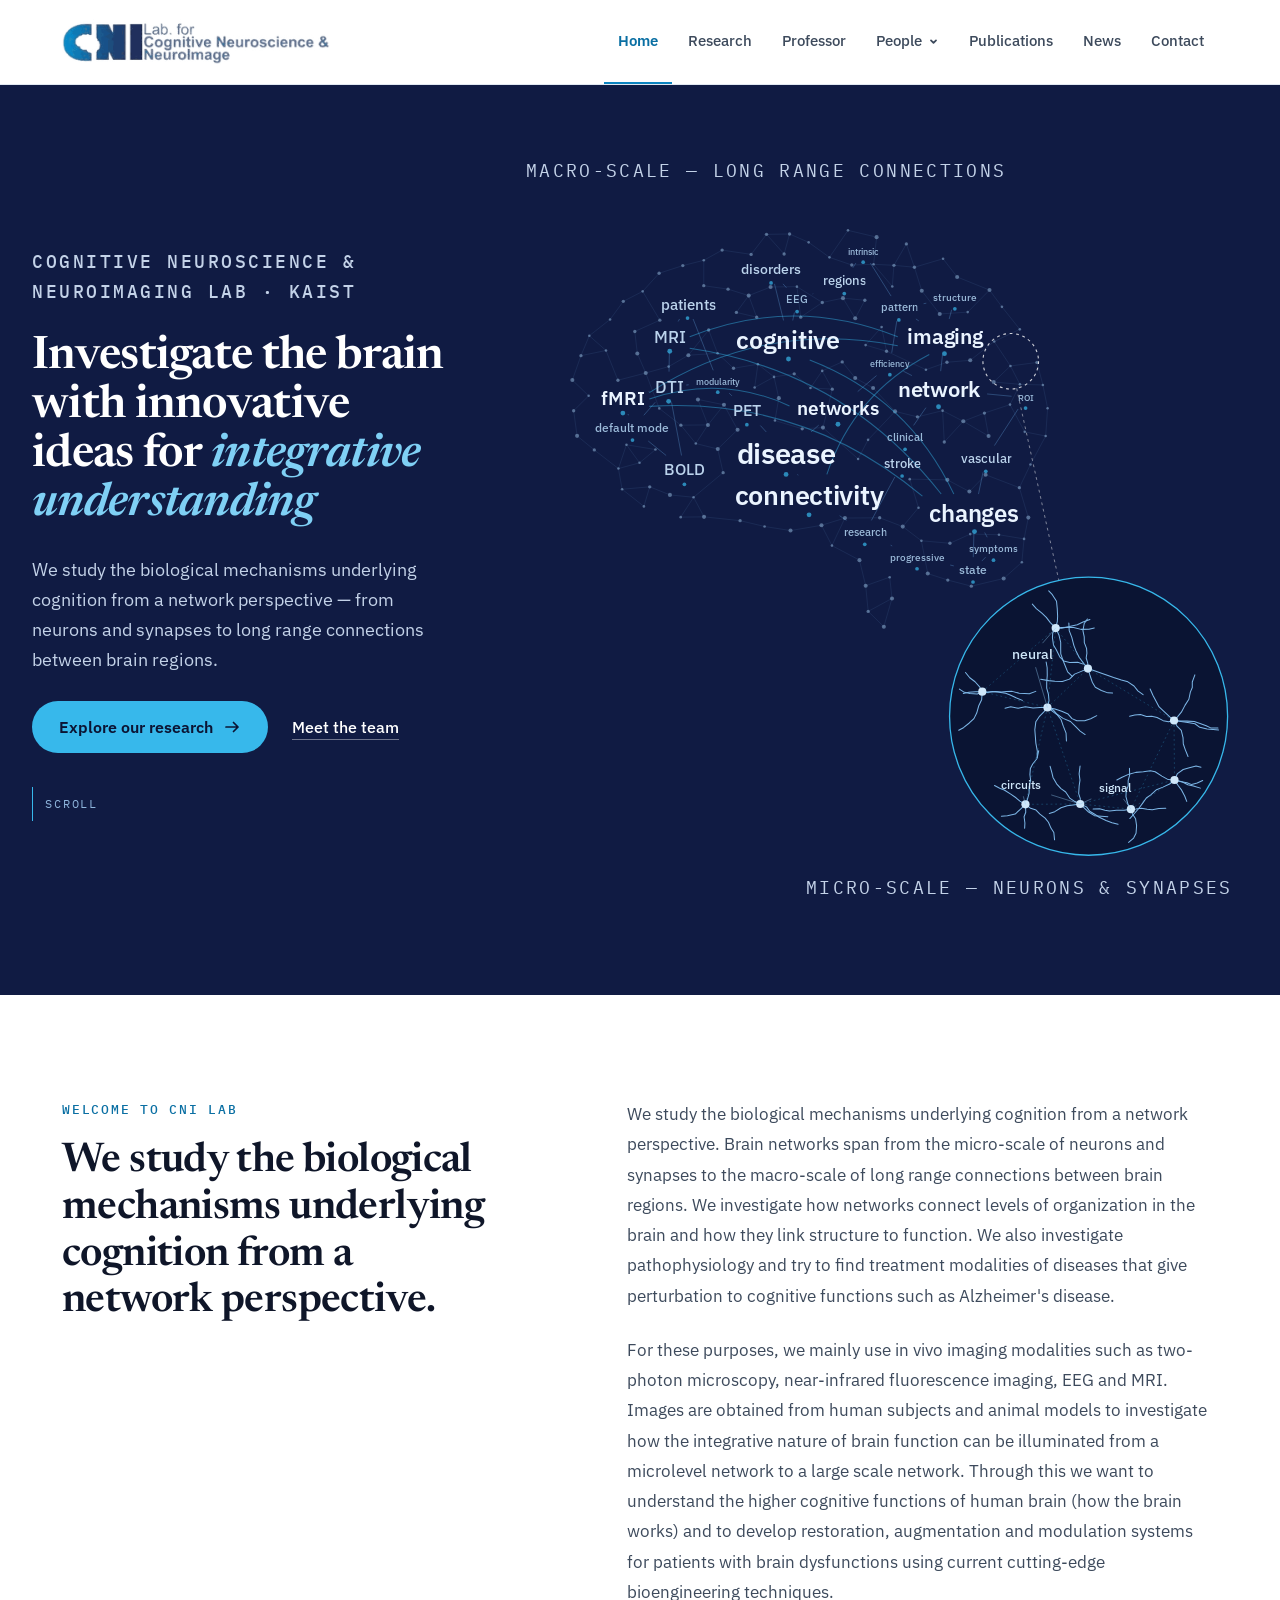
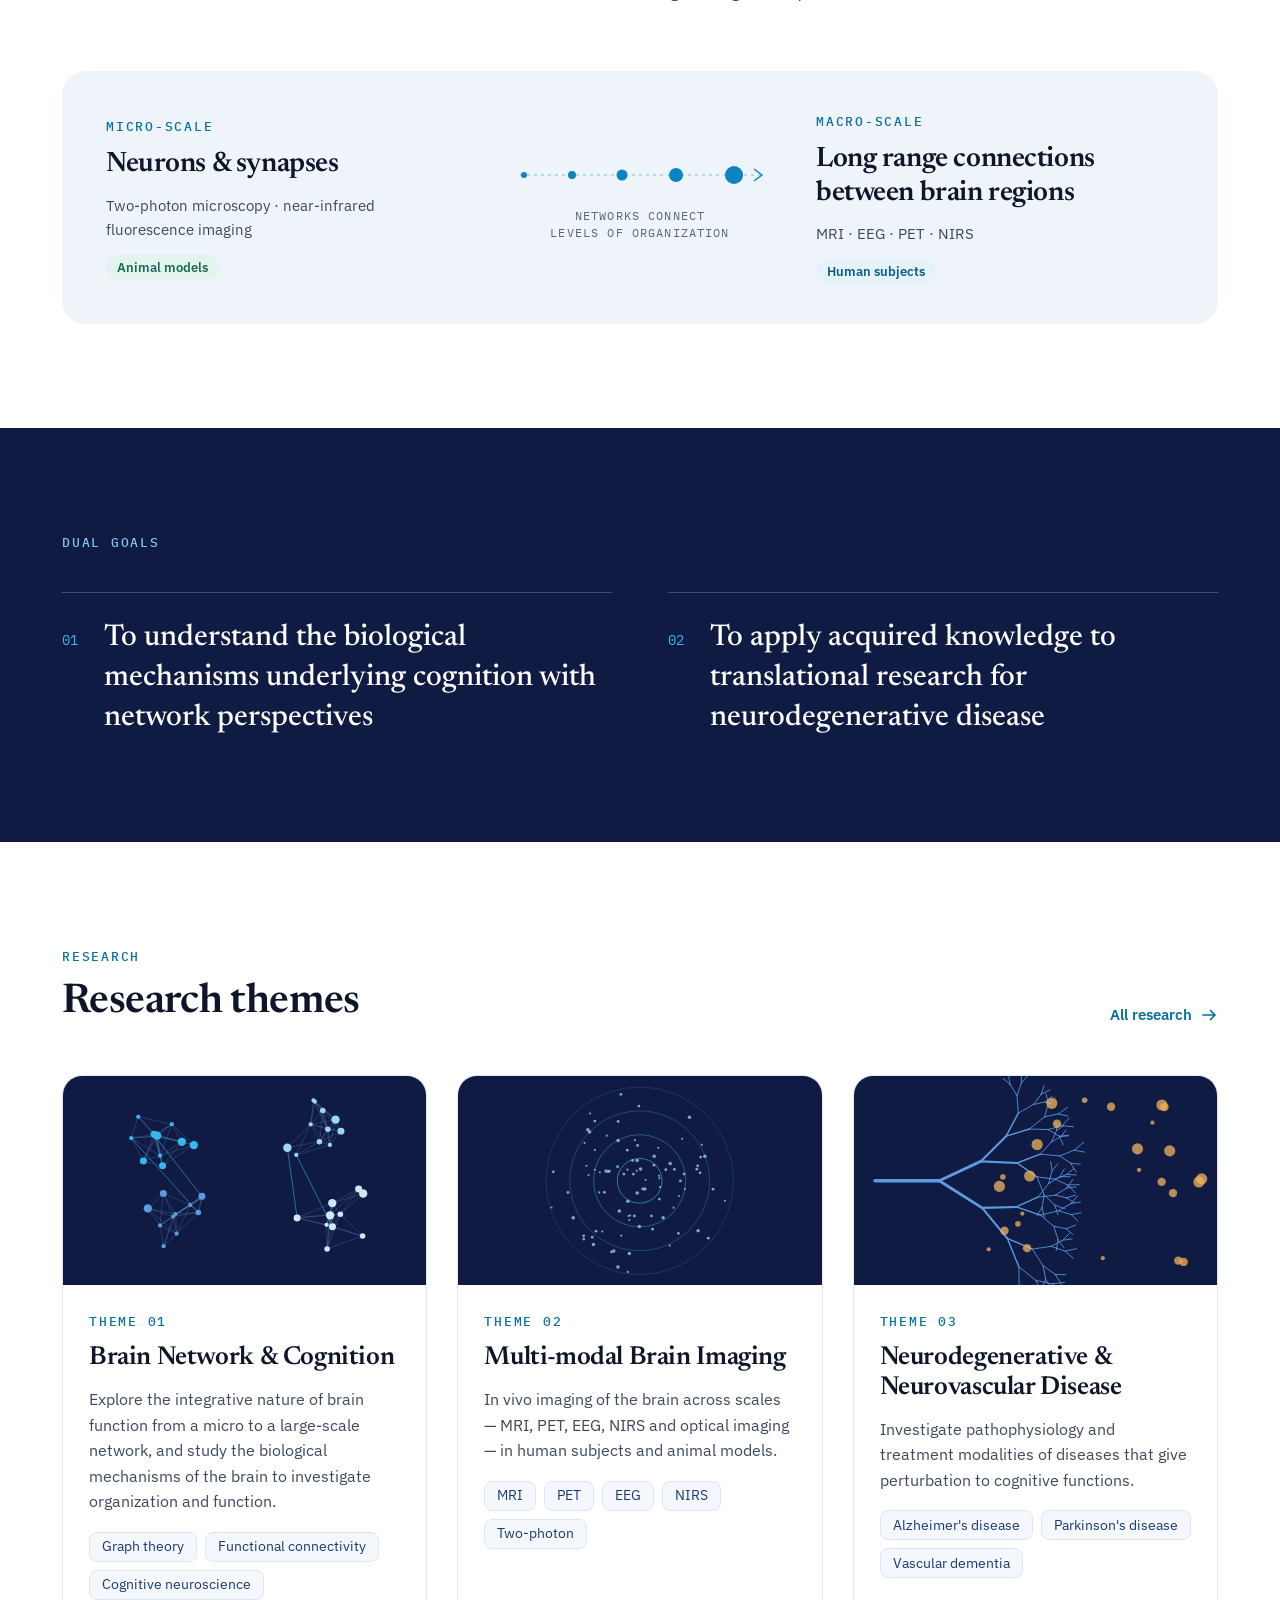
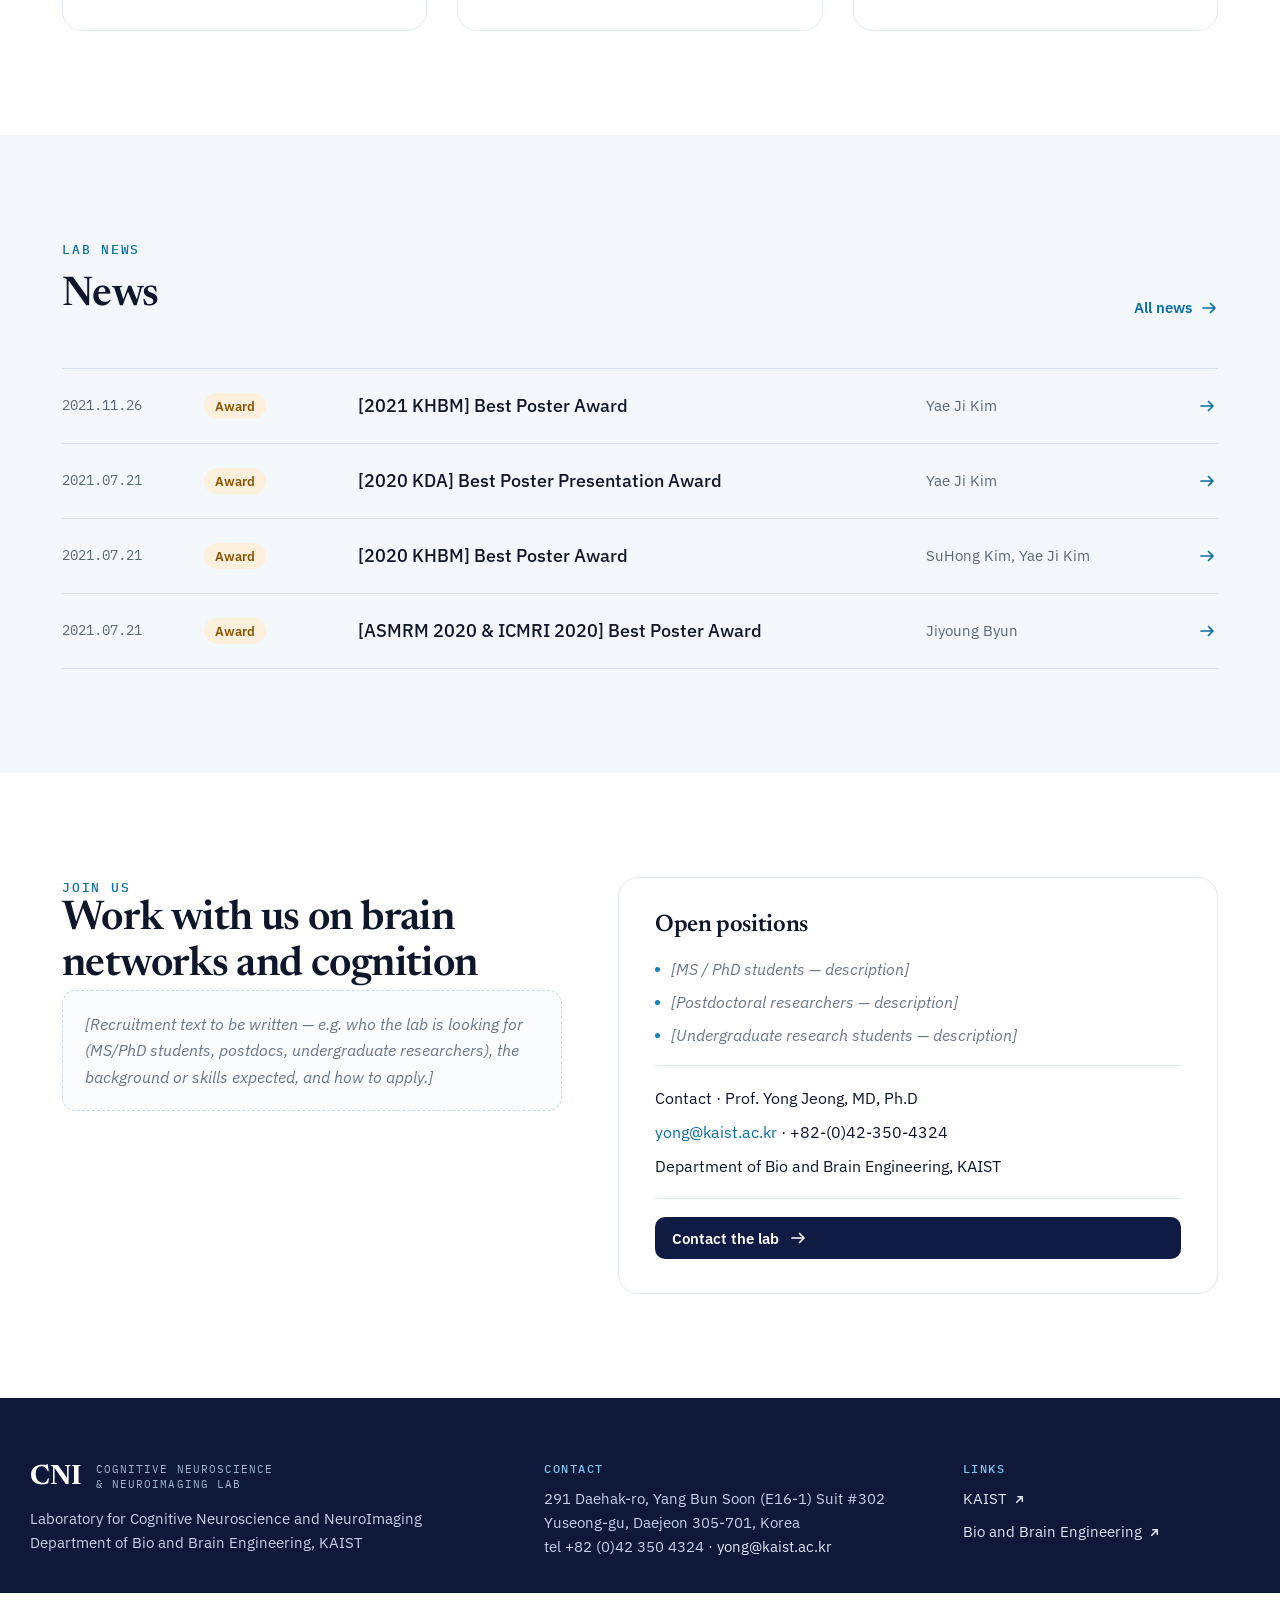
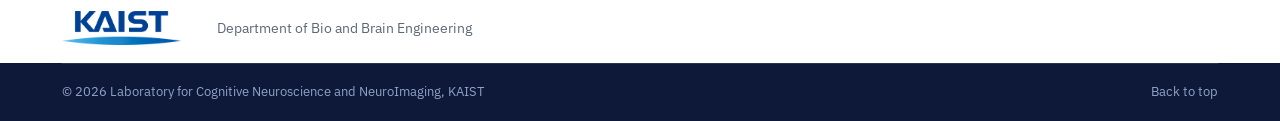
==== index.html @ aea2fa4e "Add files via upload" ====
<!doctype html>
<html lang="en">
<head>
<meta charset="utf-8">
<meta name="viewport" content="width=device-width, initial-scale=1">
<title>CNI Lab — Cognitive Neuroscience &amp; NeuroImaging, KAIST</title>
<meta name="description" content="Laboratory for Cognitive Neuroscience and NeuroImaging, KAIST — brain networks, multi-modal imaging and neurodegenerative disease.">
<link rel="preconnect" href="https://fonts.googleapis.com"><link rel="preconnect" href="https://fonts.gstatic.com" crossorigin><link href="https://fonts.googleapis.com/css2?family=IBM+Plex+Mono:wght@400;500&amp;family=IBM+Plex+Sans:ital,wght@0,400;0,500;0,600;1,400&amp;family=IBM+Plex+Sans+KR:wght@400;500;600&amp;family=Newsreader:ital,opsz,wght@0,6..72,400;0,6..72,500;0,6..72,600;0,6..72,700;1,6..72,400;1,6..72,600&amp;display=swap" rel="stylesheet">
<link rel="icon" href="data:image/svg+xml,%3Csvg xmlns=%27http://www.w3.org/2000/svg%27 viewBox=%270 0 64 64%27%3E%3Crect width=%2764%27 height=%2764%27 rx=%2714%27 fill=%27%23101B43%27/%3E%3Cg stroke=%27%2337B8EB%27 stroke-width=%272.4%27%3E%3Cpath d=%27M18 22 32 34 46 20M18 22 24 44M32 34 24 44M32 34 46 44M46 20 46 44%27 fill=%27none%27/%3E%3C/g%3E%3Cg fill=%27%2337B8EB%27%3E%3Ccircle cx=%2718%27 cy=%2722%27 r=%274.4%27/%3E%3Ccircle cx=%2732%27 cy=%2734%27 r=%275%27/%3E%3Ccircle cx=%2746%27 cy=%2720%27 r=%274%27/%3E%3Ccircle cx=%2724%27 cy=%2744%27 r=%273.4%27/%3E%3Ccircle cx=%2746%27 cy=%2744%27 r=%273.8%27/%3E%3C/g%3E%3C/svg%3E">
<link rel="stylesheet" href="assets/css/style.css">
</head>
<body id="top">
<header class="site-header">
<div class="wrap header-in">
<a class="brand" href="index.html" aria-label="CNI Lab, KAIST — home">
<img src="assets/img/cni-logo.png" alt="CNI Lab — Laboratory for Cognitive Neuroscience and NeuroImaging" width="410" height="70" referrerpolicy="no-referrer" onerror="if(!this.dataset.fallback){this.dataset.fallback='1';this.src='https://ibrain.kaist.ac.kr/wp-content/uploads/2017/08/cropped-Picture1-2.jpg';}else{this.closest('.brand').classList.add('no-logo');this.remove();}">
<span class="brand-fallback" aria-hidden="true"><span class="wm">CNI</span><span class="brand-sub"><span>Cognitive Neuroscience</span><span>&amp; NeuroImaging Lab · KAIST</span></span></span>
</a>
<nav aria-label="Main">
<button class="nav-toggle" type="button" aria-expanded="false" aria-controls="primary-nav"><span class="sr-only">Menu</span>
<svg aria-hidden="true" viewBox="0 0 22 22"><path d="M3 6h16M3 11h16M3 16h16"/></svg></button>
<ul class="nav" id="primary-nav"><li><a href="index.html" aria-current="page">Home</a></li><li><a href="research.html">Research</a></li><li><a href="professor.html">Professor</a></li><li class="has-sub"><a href="members.html">People<svg class="caret" aria-hidden="true" viewBox="0 0 11 11"><path d="m3 4.4 2.5 2.5L8 4.4"/></svg></a><ul class="subnav"><li><a href="members.html">Members</a></li><li><a href="alumni.html">Alumni</a></li></ul></li><li><a href="publications.html">Publications</a></li><li><a href="news.html">News</a></li><li><a href="contact.html">Contact</a></li></ul>
</nav>
</div>
</header>
<main>
<section class="hero">
<div class="wrap hero-in">
<div class="hero-copy">
<p class="eyebrow eyebrow--light">Cognitive Neuroscience &amp; NeuroImaging Lab · KAIST</p>
<h1>Investigate the brain with innovative ideas for <em>integrative understanding</em></h1>
<p>We study the biological mechanisms underlying cognition from a network perspective — from neurons and synapses to long range connections between brain regions.</p>
<div class="hero-cta">
<a class="btn btn--primary" href="research.html">Explore our research<svg aria-hidden="true" viewBox="0 0 18 18"><path d="M3 9h12M10.5 4.5 15 9l-4.5 4.5"/></svg></a>
<a class="link-quiet" href="members.html">Meet the team</a>
</div>
<div class="scroll-cue"><span></span>Scroll</div>
</div>
<div class="hero-art">
<div class="kwnet">
<svg viewBox="0 0 820 790" width="820" height="790" preserveAspectRatio="xMidYMid meet" aria-hidden="true">
<g class="mesh-e">
<line x1="361.4" y1="300.6" x2="339.0" y2="301.9"></line>
<line x1="196.3" y1="373.2" x2="221.8" y2="375.8"></line>
<line x1="424.7" y1="192.1" x2="430.0" y2="218.2"></line>
<line x1="300.5" y1="92.1" x2="283.9" y2="113.7"></line>
<line x1="433.4" y1="462.0" x2="407.5" y2="471.2"></line>
<line x1="368.4" y1="116.9" x2="388.4" y2="87.8"></line>
<line x1="495.6" y1="357.0" x2="455.0" y2="356.2"></line>
<line x1="207.9" y1="397.2" x2="221.8" y2="375.8"></line>
<line x1="224.2" y1="317.8" x2="237.3" y2="297.7"></line>
<line x1="100.3" y1="223.0" x2="109.3" y2="201.5"></line>
<line x1="308.6" y1="245.9" x2="287.7" y2="257.4"></line>
<line x1="247.9" y1="323.7" x2="253.7" y2="349.2"></line>
<line x1="326.4" y1="411.7" x2="359.8" y2="406.0"></line>
<line x1="185.4" y1="184.7" x2="158.4" y2="196.9"></line>
<line x1="517.6" y1="176.0" x2="541.1" y2="152.2"></line>
<line x1="519.4" y1="369.6" x2="536.9" y2="351.5"></line>
<line x1="415.5" y1="257.8" x2="439.2" y2="283.1"></line>
<line x1="144.7" y1="367.1" x2="174.5" y2="364.5"></line>
<line x1="347.9" y1="257.8" x2="371.5" y2="259.1"></line>
<line x1="407.5" y1="471.2" x2="400.8" y2="443.6"></line>
<line x1="300.5" y1="92.1" x2="319.5" y2="113.3"></line>
<line x1="337.4" y1="181.4" x2="333.3" y2="148.5"></line>
<line x1="347.9" y1="257.8" x2="360.6" y2="239.4"></line>
<line x1="184.8" y1="279.9" x2="170.2" y2="241.7"></line>
<line x1="309.6" y1="293.0" x2="339.0" y2="301.9"></line>
<line x1="592.3" y1="230.3" x2="598.7" y2="254.6"></line>
<line x1="467.6" y1="422.7" x2="447.5" y2="407.4"></line>
<line x1="221.8" y1="375.8" x2="253.7" y2="349.2"></line>
<line x1="308.6" y1="245.9" x2="313.8" y2="268.8"></line>
<line x1="496.1" y1="465.1" x2="474.5" y2="458.1"></line>
<line x1="247.7" y1="220.4" x2="216.2" y2="222.5"></line>
<line x1="233.1" y1="396.9" x2="272.0" y2="401.0"></line>
<line x1="252.6" y1="109.1" x2="232.8" y2="120.1"></line>
<line x1="415.5" y1="257.8" x2="396.2" y2="247.0"></line>
<line x1="144.7" y1="367.1" x2="168.2" y2="385.6"></line>
<line x1="368.4" y1="116.9" x2="346.0" y2="100.7"></line>
<line x1="427.1" y1="515.4" x2="410.2" y2="498.9"></line>
<line x1="598.7" y1="254.6" x2="573.9" y2="253.9"></line>
<line x1="269.3" y1="302.9" x2="254.6" y2="276.0"></line>
<line x1="208.1" y1="298.0" x2="184.8" y2="279.9"></line>
<line x1="252.6" y1="109.1" x2="283.9" y2="113.7"></line>
<line x1="337.4" y1="181.4" x2="360.7" y2="165.6"></line>
<line x1="433.4" y1="462.0" x2="435.9" y2="484.9"></line>
<line x1="546.2" y1="207.7" x2="573.8" y2="194.6"></line>
<line x1="144.7" y1="367.1" x2="140.7" y2="344.8"></line>
<line x1="601.7" y1="309.7" x2="603.8" y2="279.7"></line>
<line x1="208.1" y1="298.0" x2="237.3" y2="297.7"></line>
<line x1="166.9" y1="153.6" x2="184.6" y2="134.1"></line>
<line x1="300.5" y1="92.1" x2="325.4" y2="91.7"></line>
<line x1="578.4" y1="420.7" x2="551.3" y2="416.2"></line>
<line x1="521.5" y1="471.7" x2="496.1" y2="465.1"></line>
<line x1="585.3" y1="340.4" x2="573.3" y2="365.4"></line>
<line x1="210.2" y1="125.8" x2="232.8" y2="120.1"></line>
<line x1="521.5" y1="471.7" x2="556.4" y2="463.4"></line>
<line x1="308.6" y1="245.9" x2="291.2" y2="232.2"></line>
<line x1="232.8" y1="147.5" x2="232.8" y2="120.1"></line>
<line x1="512.8" y1="293.8" x2="540.1" y2="309.7"></line>
<line x1="382.2" y1="229.7" x2="396.2" y2="247.0"></line>
<line x1="168.2" y1="385.6" x2="174.5" y2="364.5"></line>
<line x1="304.9" y1="148.9" x2="333.3" y2="148.5"></line>
<line x1="91.0" y1="249.3" x2="100.3" y2="223.0"></line>
<line x1="371.5" y1="259.1" x2="360.6" y2="239.4"></line>
<line x1="460.1" y1="127.6" x2="438.0" y2="125.5"></line>
<line x1="563.7" y1="234.1" x2="592.3" y2="230.3"></line>
<line x1="399.3" y1="334.4" x2="361.4" y2="300.6"></line>
<line x1="556.4" y1="463.4" x2="576.0" y2="445.9"></line>
<line x1="464.5" y1="387.0" x2="447.5" y2="407.4"></line>
<line x1="247.7" y1="220.4" x2="238.1" y2="195.3"></line>
<line x1="291.2" y1="232.2" x2="264.9" y2="236.6"></line>
<line x1="512.8" y1="293.8" x2="535.6" y2="284.9"></line>
<line x1="467.6" y1="422.7" x2="498.4" y2="425.4"></line>
<line x1="463.3" y1="289.0" x2="490.5" y2="282.3"></line>
<line x1="410.1" y1="313.8" x2="399.3" y2="334.4"></line>
<line x1="194.9" y1="234.8" x2="216.2" y2="222.5"></line>
<line x1="495.2" y1="230.1" x2="472.5" y2="238.1"></line>
<line x1="347.9" y1="257.8" x2="330.4" y2="242.6"></line>
<line x1="166.9" y1="153.6" x2="146.0" y2="164.4"></line>
<line x1="360.7" y1="165.6" x2="333.3" y2="148.5"></line>
<line x1="237.3" y1="297.7" x2="254.6" y2="276.0"></line>
<line x1="396.2" y1="182.7" x2="383.0" y2="160.9"></line>
<line x1="149.4" y1="319.1" x2="163.5" y2="338.6"></line>
<line x1="460.1" y1="127.6" x2="451.4" y2="102.4"></line>
<line x1="472.5" y1="238.1" x2="430.0" y2="218.2"></line>
<line x1="96.1" y1="309.5" x2="92.4" y2="282.4"></line>
<line x1="247.7" y1="220.4" x2="264.9" y2="236.6"></line>
<line x1="546.2" y1="207.7" x2="520.3" y2="228.0"></line>
<line x1="563.7" y1="234.1" x2="573.9" y2="253.9"></line>
<line x1="512.8" y1="293.8" x2="490.5" y2="282.3"></line>
<line x1="114.7" y1="324.7" x2="140.7" y2="344.8"></line>
<line x1="233.1" y1="396.9" x2="221.8" y2="375.8"></line>
<line x1="492.3" y1="316.1" x2="512.8" y2="293.8"></line>
<line x1="319.5" y1="113.3" x2="325.4" y2="91.7"></line>
<line x1="108.6" y1="266.3" x2="92.4" y2="282.4"></line>
<line x1="91.0" y1="249.3" x2="108.6" y2="266.3"></line>
<line x1="131.7" y1="183.9" x2="109.3" y2="201.5"></line>
<line x1="272.0" y1="401.0" x2="298.4" y2="407.3"></line>
<line x1="304.9" y1="148.9" x2="281.3" y2="158.2"></line>
<line x1="487.4" y1="178.0" x2="517.6" y2="176.0"></line>
<line x1="416.0" y1="124.4" x2="419.3" y2="95.1"></line>
<line x1="383.0" y1="160.9" x2="406.6" y2="163.2"></line>
<line x1="371.1" y1="427.9" x2="385.1" y2="398.2"></line>
<line x1="427.1" y1="515.4" x2="435.9" y2="484.9"></line>
<line x1="436.2" y1="148.3" x2="416.0" y2="124.4"></line>
<line x1="127.3" y1="217.4" x2="100.3" y2="223.0"></line>
<line x1="96.1" y1="309.5" x2="114.7" y2="324.7"></line>
<line x1="495.6" y1="357.0" x2="519.4" y2="369.6"></line>
<line x1="281.3" y1="158.2" x2="289.9" y2="181.5"></line>
<line x1="233.1" y1="396.9" x2="207.9" y2="397.2"></line>
<line x1="346.0" y1="100.7" x2="325.4" y2="91.7"></line>
<line x1="419.3" y1="95.1" x2="388.4" y2="87.8"></line>
<line x1="491.0" y1="118.4" x2="460.1" y2="127.6"></line>
<line x1="371.5" y1="259.1" x2="361.4" y2="300.6"></line>
<line x1="140.2" y1="249.5" x2="170.2" y2="241.7"></line>
<line x1="149.4" y1="319.1" x2="140.7" y2="344.8"></line>
<line x1="598.7" y1="254.6" x2="603.8" y2="279.7"></line>
<line x1="247.9" y1="323.7" x2="224.2" y2="317.8"></line>
<line x1="161.1" y1="220.6" x2="170.2" y2="241.7"></line>
<line x1="578.4" y1="420.7" x2="576.0" y2="445.9"></line>
<line x1="226.5" y1="270.2" x2="254.6" y2="276.0"></line>
<line x1="407.5" y1="471.2" x2="410.2" y2="498.9"></line>
<line x1="601.7" y1="309.7" x2="579.1" y2="305.2"></line>
<line x1="308.6" y1="245.9" x2="330.4" y2="242.6"></line>
<line x1="554.5" y1="170.3" x2="541.1" y2="152.2"></line>
<line x1="194.9" y1="234.8" x2="170.2" y2="241.7"></line>
<line x1="180.7" y1="324.3" x2="163.5" y2="338.6"></line>
<line x1="583.0" y1="397.7" x2="573.3" y2="365.4"></line>
<line x1="281.3" y1="158.2" x2="259.0" y2="151.2"></line>
<line x1="460.1" y1="127.6" x2="468.0" y2="153.0"></line>
<line x1="540.1" y1="309.7" x2="535.6" y2="284.9"></line>
<line x1="383.0" y1="160.9" x2="360.7" y2="165.6"></line>
<line x1="491.0" y1="118.4" x2="506.2" y2="138.1"></line>
<line x1="464.5" y1="387.0" x2="455.0" y2="356.2"></line>
<line x1="422.6" y1="397.9" x2="385.1" y2="398.2"></line>
<line x1="447.5" y1="407.4" x2="422.6" y2="397.9"></line>
<line x1="424.7" y1="192.1" x2="407.4" y2="211.6"></line>
<line x1="573.3" y1="365.4" x2="536.9" y2="351.5"></line>
<line x1="166.9" y1="153.6" x2="185.4" y2="184.7"></line>
<line x1="498.4" y1="425.4" x2="520.3" y2="415.5"></line>
<line x1="291.2" y1="232.2" x2="287.7" y2="257.4"></line>
<line x1="196.3" y1="373.2" x2="174.5" y2="364.5"></line>
<line x1="210.2" y1="125.8" x2="184.6" y2="134.1"></line>
<line x1="382.2" y1="229.7" x2="360.6" y2="239.4"></line>
<line x1="554.5" y1="170.3" x2="573.8" y2="194.6"></line>
<line x1="467.6" y1="422.7" x2="474.5" y2="458.1"></line>
<line x1="545.6" y1="251.4" x2="573.9" y2="253.9"></line>
<line x1="520.3" y1="415.5" x2="551.3" y2="416.2"></line>
<line x1="326.4" y1="411.7" x2="298.4" y2="407.3"></line>
<line x1="563.2" y1="275.8" x2="579.1" y2="305.2"></line>
<line x1="371.1" y1="427.9" x2="359.8" y2="406.0"></line>
<line x1="161.1" y1="220.6" x2="158.4" y2="196.9"></line>
<line x1="127.3" y1="217.4" x2="140.2" y2="249.5"></line>
<line x1="163.5" y1="338.6" x2="140.7" y2="344.8"></line>
<line x1="487.4" y1="178.0" x2="468.0" y2="153.0"></line>
<line x1="416.0" y1="124.4" x2="392.5" y2="125.2"></line>
<line x1="563.2" y1="275.8" x2="535.6" y2="284.9"></line>
<line x1="410.1" y1="313.8" x2="439.2" y2="283.1"></line>
<line x1="520.3" y1="228.0" x2="495.2" y2="230.1"></line>
<line x1="268.0" y1="176.3" x2="289.9" y2="181.5"></line>
<line x1="127.3" y1="217.4" x2="109.3" y2="201.5"></line>
<line x1="546.2" y1="207.7" x2="563.7" y2="234.1"></line>
<line x1="435.9" y1="484.9" x2="410.2" y2="498.9"></line>
<line x1="309.6" y1="293.0" x2="313.8" y2="268.8"></line>
<line x1="407.4" y1="211.6" x2="430.0" y2="218.2"></line>
<line x1="247.9" y1="323.7" x2="269.3" y2="302.9"></line>
<line x1="371.1" y1="427.9" x2="400.8" y2="443.6"></line>
<line x1="585.3" y1="340.4" x2="601.7" y2="309.7"></line>
<line x1="131.7" y1="183.9" x2="146.0" y2="164.4"></line>
<line x1="149.4" y1="319.1" x2="180.7" y2="324.3"></line>
<line x1="563.7" y1="234.1" x2="545.6" y2="251.4"></line>
<line x1="238.1" y1="195.3" x2="216.2" y2="222.5"></line>
<line x1="226.5" y1="270.2" x2="237.3" y2="297.7"></line>
<line x1="492.3" y1="316.1" x2="490.5" y2="282.3"></line>
<line x1="232.8" y1="147.5" x2="259.0" y2="151.2"></line>
<line x1="436.2" y1="148.3" x2="438.0" y2="125.5"></line>
<line x1="451.4" y1="102.4" x2="438.0" y2="125.5"></line>
<line x1="224.2" y1="317.8" x2="208.1" y2="298.0"></line>
<line x1="416.0" y1="124.4" x2="438.0" y2="125.5"></line>
<line x1="396.2" y1="182.7" x2="406.6" y2="163.2"></line>
<line x1="563.2" y1="275.8" x2="573.9" y2="253.9"></line>
<line x1="281.3" y1="158.2" x2="268.0" y2="176.3"></line>
<line x1="578.4" y1="420.7" x2="583.0" y2="397.7"></line>
<line x1="368.4" y1="116.9" x2="392.5" y2="125.2"></line>
<line x1="463.3" y1="289.0" x2="439.2" y2="283.1"></line>
<line x1="359.8" y1="406.0" x2="385.1" y2="398.2"></line>
<line x1="506.2" y1="138.1" x2="541.1" y2="152.2"></line>
</g><g class="mesh-n">
<circle cx="233.1" cy="396.9" r="2.2"></circle>
<circle cx="309.6" cy="293.0" r="1.4"></circle>
<circle cx="463.3" cy="289.0" r="1.8"></circle>
<circle cx="492.3" cy="316.1" r="1.8"></circle>
<circle cx="495.6" cy="357.0" r="2.2"></circle>
<circle cx="226.5" cy="270.2" r="2.2"></circle>
<circle cx="368.4" cy="116.9" r="1.4"></circle>
<circle cx="194.9" cy="234.8" r="1.4"></circle>
<circle cx="487.4" cy="178.0" r="2.2"></circle>
<circle cx="427.1" cy="515.4" r="2.2"></circle>
<circle cx="308.6" cy="245.9" r="1.4"></circle>
<circle cx="491.0" cy="118.4" r="1.4"></circle>
<circle cx="196.3" cy="373.2" r="2.2"></circle>
<circle cx="127.3" cy="217.4" r="1.4"></circle>
<circle cx="464.5" cy="387.0" r="1.4"></circle>
<circle cx="232.8" cy="147.5" r="1.8"></circle>
<circle cx="272.0" cy="401.0" r="1.8"></circle>
<circle cx="563.2" cy="275.8" r="1.4"></circle>
<circle cx="546.2" cy="207.7" r="1.4"></circle>
<circle cx="96.1" cy="309.5" r="2.2"></circle>
<circle cx="371.1" cy="427.9" r="1.4"></circle>
<circle cx="424.7" cy="192.1" r="1.4"></circle>
<circle cx="291.2" cy="232.2" r="1.4"></circle>
<circle cx="521.5" cy="471.7" r="1.8"></circle>
<circle cx="304.9" cy="148.9" r="2.2"></circle>
<circle cx="281.3" cy="158.2" r="2.2"></circle>
<circle cx="144.7" cy="367.1" r="1.4"></circle>
<circle cx="207.9" cy="397.2" r="1.4"></circle>
<circle cx="396.2" cy="182.7" r="2.2"></circle>
<circle cx="247.9" cy="323.7" r="2.2"></circle>
<circle cx="512.8" cy="293.8" r="2.2"></circle>
<circle cx="563.7" cy="234.1" r="1.4"></circle>
<circle cx="337.4" cy="181.4" r="1.8"></circle>
<circle cx="166.9" cy="153.6" r="1.4"></circle>
<circle cx="540.1" cy="309.7" r="2.2"></circle>
<circle cx="224.2" cy="317.8" r="1.4"></circle>
<circle cx="460.1" cy="127.6" r="1.8"></circle>
<circle cx="585.3" cy="340.4" r="1.4"></circle>
<circle cx="517.6" cy="176.0" r="1.4"></circle>
<circle cx="247.7" cy="220.4" r="1.4"></circle>
<circle cx="519.4" cy="369.6" r="2.2"></circle>
<circle cx="91.0" cy="249.3" r="2.2"></circle>
<circle cx="407.4" cy="211.6" r="1.4"></circle>
<circle cx="131.7" cy="183.9" r="1.4"></circle>
<circle cx="300.5" cy="92.1" r="1.8"></circle>
<circle cx="140.2" cy="249.5" r="1.8"></circle>
<circle cx="269.3" cy="302.9" r="2.2"></circle>
<circle cx="601.7" cy="309.7" r="1.4"></circle>
<circle cx="383.0" cy="160.9" r="2.2"></circle>
<circle cx="382.2" cy="229.7" r="1.8"></circle>
<circle cx="436.2" cy="148.3" r="1.4"></circle>
<circle cx="252.6" cy="109.1" r="1.8"></circle>
<circle cx="347.9" cy="257.8" r="1.4"></circle>
<circle cx="433.4" cy="462.0" r="1.4"></circle>
<circle cx="149.4" cy="319.1" r="1.4"></circle>
<circle cx="554.5" cy="170.3" r="1.4"></circle>
<circle cx="556.4" cy="463.4" r="2.2"></circle>
<circle cx="326.4" cy="411.7" r="2.2"></circle>
<circle cx="208.1" cy="298.0" r="1.8"></circle>
<circle cx="346.0" cy="100.7" r="1.4"></circle>
<circle cx="161.1" cy="220.6" r="2.2"></circle>
<circle cx="410.1" cy="313.8" r="1.4"></circle>
<circle cx="168.2" cy="385.6" r="1.4"></circle>
<circle cx="180.7" cy="324.3" r="1.4"></circle>
<circle cx="435.9" cy="484.9" r="2.2"></circle>
<circle cx="416.0" cy="124.4" r="1.4"></circle>
<circle cx="210.2" cy="125.8" r="1.8"></circle>
<circle cx="163.5" cy="338.6" r="1.4"></circle>
<circle cx="221.8" cy="375.8" r="1.4"></circle>
<circle cx="578.4" cy="420.7" r="1.4"></circle>
<circle cx="545.6" cy="251.4" r="2.2"></circle>
<circle cx="185.4" cy="184.7" r="1.8"></circle>
<circle cx="592.3" cy="230.3" r="1.8"></circle>
<circle cx="455.0" cy="356.2" r="1.4"></circle>
<circle cx="415.5" cy="257.8" r="2.2"></circle>
<circle cx="598.7" cy="254.6" r="1.4"></circle>
<circle cx="573.8" cy="194.6" r="1.4"></circle>
<circle cx="114.7" cy="324.7" r="1.8"></circle>
<circle cx="407.5" cy="471.2" r="2.2"></circle>
<circle cx="399.3" cy="334.4" r="1.4"></circle>
<circle cx="576.0" cy="445.9" r="1.4"></circle>
<circle cx="146.0" cy="164.4" r="1.8"></circle>
<circle cx="439.2" cy="283.1" r="2.2"></circle>
<circle cx="573.9" cy="253.9" r="1.4"></circle>
<circle cx="319.5" cy="113.3" r="1.8"></circle>
<circle cx="330.4" cy="242.6" r="1.8"></circle>
<circle cx="467.6" cy="422.7" r="1.4"></circle>
<circle cx="108.6" cy="266.3" r="1.4"></circle>
<circle cx="371.5" cy="259.1" r="1.8"></circle>
<circle cx="520.3" cy="228.0" r="2.2"></circle>
<circle cx="419.3" cy="95.1" r="2.2"></circle>
<circle cx="388.4" cy="87.8" r="1.4"></circle>
<circle cx="259.0" cy="151.2" r="1.8"></circle>
<circle cx="583.0" cy="397.7" r="2.2"></circle>
<circle cx="238.1" cy="195.3" r="1.8"></circle>
<circle cx="579.1" cy="305.2" r="1.4"></circle>
<circle cx="360.7" cy="165.6" r="1.8"></circle>
<circle cx="360.6" cy="239.4" r="1.4"></circle>
<circle cx="495.2" cy="230.1" r="1.8"></circle>
<circle cx="498.4" cy="425.4" r="1.8"></circle>
<circle cx="283.9" cy="113.7" r="1.8"></circle>
<circle cx="573.3" cy="365.4" r="1.8"></circle>
<circle cx="496.1" cy="465.1" r="1.8"></circle>
<circle cx="361.4" cy="300.6" r="2.2"></circle>
<circle cx="184.6" cy="134.1" r="1.8"></circle>
<circle cx="253.7" cy="349.2" r="1.8"></circle>
<circle cx="184.8" cy="279.9" r="1.4"></circle>
<circle cx="400.8" cy="443.6" r="2.2"></circle>
<circle cx="216.2" cy="222.5" r="2.2"></circle>
<circle cx="92.4" cy="282.4" r="1.8"></circle>
<circle cx="100.3" cy="223.0" r="1.8"></circle>
<circle cx="506.2" cy="138.1" r="2.2"></circle>
<circle cx="603.8" cy="279.7" r="1.4"></circle>
<circle cx="325.4" cy="91.7" r="1.8"></circle>
<circle cx="536.9" cy="351.5" r="2.2"></circle>
<circle cx="237.3" cy="297.7" r="2.2"></circle>
<circle cx="451.4" cy="102.4" r="1.8"></circle>
<circle cx="541.1" cy="152.2" r="2.2"></circle>
<circle cx="313.8" cy="268.8" r="2.2"></circle>
<circle cx="392.5" cy="125.2" r="1.8"></circle>
<circle cx="158.4" cy="196.9" r="1.8"></circle>
<circle cx="359.8" cy="406.0" r="2.2"></circle>
<circle cx="468.0" cy="153.0" r="2.2"></circle>
<circle cx="438.0" cy="125.5" r="1.8"></circle>
<circle cx="174.5" cy="364.5" r="1.8"></circle>
<circle cx="287.7" cy="257.4" r="1.4"></circle>
<circle cx="520.3" cy="415.5" r="1.4"></circle>
<circle cx="490.5" cy="282.3" r="1.4"></circle>
<circle cx="472.5" cy="238.1" r="1.4"></circle>
<circle cx="447.5" cy="407.4" r="2.2"></circle>
<circle cx="268.0" cy="176.3" r="1.8"></circle>
<circle cx="298.4" cy="407.3" r="1.4"></circle>
<circle cx="170.2" cy="241.7" r="2.2"></circle>
<circle cx="422.6" cy="397.9" r="1.8"></circle>
<circle cx="535.6" cy="284.9" r="1.8"></circle>
<circle cx="430.0" cy="218.2" r="1.8"></circle>
<circle cx="289.9" cy="181.5" r="1.8"></circle>
<circle cx="232.8" cy="120.1" r="1.4"></circle>
<circle cx="406.6" cy="163.2" r="1.8"></circle>
<circle cx="396.2" cy="247.0" r="2.2"></circle>
<circle cx="385.1" cy="398.2" r="2.2"></circle>
<circle cx="254.6" cy="276.0" r="2.2"></circle>
<circle cx="264.9" cy="236.6" r="1.8"></circle>
<circle cx="339.0" cy="301.9" r="1.8"></circle>
<circle cx="140.7" cy="344.8" r="1.4"></circle>
<circle cx="551.3" cy="416.2" r="1.4"></circle>
<circle cx="474.5" cy="458.1" r="2.2"></circle>
<circle cx="410.2" cy="498.9" r="1.8"></circle>
<circle cx="109.3" cy="201.5" r="1.4"></circle>
<circle cx="333.3" cy="148.5" r="1.4"></circle>
</g>
<g class="kw-e">
<line data-a="k0" data-b="k1" x1="334.6" y1="352.1" x2="334.0" y2="351.0"></line>
<line data-a="k0" data-b="k6" x1="348.5" y1="305.3" x2="356.8" y2="298.0"></line>
<line data-a="k0" data-b="k11" x1="300.2" y1="305.3" x2="293.9" y2="298.4"></line>
<line data-a="k1" data-b="k22" x1="379.4" y1="395.7" x2="386.8" y2="400.7"></line>
<line data-a="k2" data-b="k13" x1="318.9" y1="185.0" x2="309.1" y2="145.5"></line>
<line data-a="k2" data-b="k20" x1="328.8" y1="185.0" x2="330.6" y2="176.4"></line>
<line data-a="k3" data-b="k16" x1="529.2" y1="372.3" x2="534.1" y2="348.8"></line>
<line data-a="k3" data-b="k18" x1="524.3" y1="413.8" x2="523.6" y2="440.4"></line>
<line data-a="k3" data-b="k23" x1="535.9" y1="413.8" x2="538.6" y2="418.9"></line>
<line data-a="k4" data-b="k5" x1="488.4" y1="239.7" x2="490.4" y2="221.8"></line>
<line data-a="k4" data-b="k21" x1="472.5" y1="279.1" x2="459.2" y2="298.2"></line>
<line data-a="k4" data-b="k27" x1="448.1" y1="239.7" x2="457.4" y2="244.5"></line>
<line data-a="k4" data-b="k29" x1="538.5" y1="264.3" x2="564.9" y2="266.8"></line>
<line data-a="k5" data-b="k19" x1="461.7" y1="183.4" x2="464.8" y2="185.4"></line>
<line data-a="k5" data-b="k25" x1="497.6" y1="183.4" x2="500.3" y2="173.4"></line>
<line data-a="k6" data-b="k27" x1="398.9" y1="261.7" x2="419.2" y2="244.5"></line>
<line data-a="k7" data-b="k9" x1="174.1" y1="261.6" x2="173.3" y2="261.8"></line>
<line data-a="k7" data-b="k17" x1="151.1" y1="285.9" x2="151.5" y2="287.3"></line>
<line data-a="k8" data-b="k9" x1="195.7" y1="219.2" x2="195.3" y2="240.2"></line>
<line data-a="k8" data-b="k12" x1="205.2" y1="186.1" x2="206.7" y2="183.4"></line>
<line data-a="k9" data-b="k10" x1="198.0" y1="273.3" x2="208.8" y2="330.7"></line>
<line data-a="k9" data-b="k17" x1="180.4" y1="273.3" x2="168.1" y2="287.3"></line>
<line data-a="k9" data-b="k26" x1="216.5" y1="254.4" x2="213.9" y2="254.7"></line>
<line data-a="k10" data-b="k17" x1="192.2" y1="330.7" x2="172.9" y2="315.1"></line>
<line data-a="k11" data-b="k26" x1="263.2" y1="266.4" x2="260.2" y2="263.4"></line>
<line data-a="k12" data-b="k26" x1="221.3" y1="183.4" x2="243.0" y2="238.8"></line>
<line data-a="k13" data-b="k20" x1="318.3" y1="145.5" x2="322.0" y2="149.7"></line>
<line data-a="k14" data-b="k20" x1="350.9" y1="156.0" x2="350.3" y2="156.3"></line>
<line data-a="k14" data-b="k28" x1="393.7" y1="128.1" x2="396.9" y2="123.1"></line>
<line data-a="k15" data-b="k21" x1="448.4" y1="325.0" x2="448.5" y2="325.0"></line>
<line data-a="k15" data-b="k22" x1="439.0" y1="353.8" x2="413.7" y2="400.7"></line>
<line data-a="k16" data-b="k29" x1="546.4" y1="320.0" x2="572.0" y2="280.5"></line>
<line data-a="k18" data-b="k23" x1="536.9" y1="440.4" x2="532.8" y2="444.6"></line>
<line data-a="k18" data-b="k24" x1="498.7" y1="448.9" x2="502.6" y2="449.8"></line>
<line data-a="k19" data-b="k25" x1="472.9" y1="166.4" x2="470.0" y2="166.9"></line>
<line data-a="k19" data-b="k27" x1="441.1" y1="185.4" x2="435.6" y2="219.9"></line>
<line data-a="k19" data-b="k28" x1="434.9" y1="158.7" x2="412.6" y2="123.1"></line>
<line data-a="k22" data-b="k24" x1="434.4" y1="427.5" x2="436.1" y2="428.3"></line>
</g><g class="kw-arc">
<path data-a="k1" data-b="k5" d="M365.6 351.0 Q395.0 264.3 476.1 221.8"></path>
<path data-a="k2" data-b="k3" d="M347.1 227.6 Q453.8 268.8 502.6 372.3"></path>
<path data-a="k3" data-b="k7" d="M468.7 374.6 Q340.8 267.2 174.1 277.7"></path>
<path data-a="k3" data-b="k8" d="M489.0 372.3 Q384.7 239.4 217.6 215.1"></path>
<path data-a="k5" data-b="k7" d="M442.1 212.2 Q298.0 183.9 174.1 262.9"></path>
<path data-a="k5" data-b="k8" d="M442.1 202.6 Q329.9 157.8 217.6 202.6"></path>
<path data-a="k6" data-b="k7" d="M325.3 277.2 Q251.2 243.2 174.1 269.7"></path>
</g>
<g class="kw-n">
<circle data-n="k0" cx="321.6" cy="351.1" r="2.6"></circle>
<circle data-n="k1" cx="346.4" cy="394.7" r="2.6"></circle>
<circle data-n="k2" cx="324.2" cy="226.6" r="2.6"></circle>
<circle data-n="k3" cx="524.9" cy="412.8" r="2.6"></circle>
<circle data-n="k4" cx="486.1" cy="278.1" r="2.6"></circle>
<circle data-n="k5" cx="492.5" cy="220.8" r="2.6"></circle>
<circle data-n="k6" cx="377.6" cy="297.0" r="2.6"></circle>
<circle data-n="k7" cx="145.5" cy="284.9" r="2.6"></circle>
<circle data-n="k8" cx="196.1" cy="218.2" r="2.6"></circle>
<circle data-n="k9" cx="194.9" cy="272.3" r="2.6"></circle>
<circle data-n="k10" cx="211.9" cy="361.8" r="2"></circle>
<circle data-n="k11" cx="279.3" cy="297.4" r="2"></circle>
<circle data-n="k12" cx="215.3" cy="182.4" r="2"></circle>
<circle data-n="k13" cx="305.4" cy="144.5" r="2"></circle>
<circle data-n="k14" cx="384.4" cy="156.0" r="2"></circle>
<circle data-n="k15" cx="446.8" cy="352.8" r="2"></circle>
<circle data-n="k16" cx="537.1" cy="347.8" r="2"></circle>
<circle data-n="k17" cx="155.9" cy="314.1" r="2"></circle>
<circle data-n="k18" cx="523.3" cy="467.2" r="2"></circle>
<circle data-n="k19" cx="443.3" cy="184.4" r="2"></circle>
<circle data-n="k20" cx="333.5" cy="175.4" r="2"></circle>
<circle data-n="k21" cx="450.0" cy="324.0" r="2"></circle>
<circle data-n="k22" cx="406.5" cy="426.5" r="2"></circle>
<circle data-n="k23" cx="545.4" cy="443.6" r="2"></circle>
<circle data-n="k24" cx="462.9" cy="452.9" r="2"></circle>
<circle data-n="k25" cx="503.7" cy="172.4" r="2"></circle>
<circle data-n="k26" cx="247.9" cy="262.4" r="2"></circle>
<circle data-n="k27" cx="433.6" cy="243.5" r="2"></circle>
<circle data-n="k28" cx="404.8" cy="122.1" r="2"></circle>
<circle data-n="k29" cx="580.0" cy="279.5" r="2"></circle>
</g>
<circle class="focus" cx="564.0" cy="229.0" r="30"></circle>
<line class="leader" x1="570.4" y1="258.3" x2="615.9" y2="465.5"></line>
<circle class="inset" cx="648" cy="612" r="150"></circle>
<g class="dend"><polyline points="533.3,585.5 539.0,586.2 547.4,585.4 554.1,585.8 559.5,585.3 565.5,585.2 573.2,587.2 578.9,587.4 584.1,587.7 591.0,585.2"></polyline><polyline points="533.3,585.5 532.6,594.2 529.5,600.7 527.3,608.6 524.3,614.6 519.3,619.3 513.0,624.4 507.9,627.1"></polyline><polyline points="533.3,585.5 527.9,588.0 519.9,587.6 513.2,585.8 508.6,582.7"></polyline><polyline points="533.3,585.5 526.2,585.6 518.9,586.2 512.8,587.5"></polyline><polyline points="533.3,585.5 530.7,580.7 525.5,574.8 519.8,570.5 515.2,564.8"></polyline><polyline points="533.3,585.5 538.9,586.2 544.5,585.3 549.8,586.0 558.5,587.3 563.4,589.1 570.3,592.3 576.6,594.9"></polyline><polyline points="603.6,602.6 609.8,605.2 614.0,609.9 620.5,614.3 628.5,617.7 634.1,623.3 638.9,628.0 644.3,631.8"></polyline><polyline points="603.6,602.6 608.5,606.2 613.8,610.2 618.2,615.5 620.7,622.7 623.7,630.3 624.1,638.7"></polyline><polyline points="603.6,602.6 599.5,607.6 594.7,612.5 591.1,617.9 590.0,626.6 590.6,634.4 591.1,641.0 592.7,649.6 592.5,656.5"></polyline><polyline points="603.6,602.6 595.6,602.6 588.1,603.2 579.8,601.9 571.9,603.4 564.0,601.9 557.8,603.4"></polyline><polyline points="603.6,602.6 605.3,595.3 604.7,588.4 602.8,581.7 602.8,575.9 603.4,568.0 603.3,559.7 602.2,553.5"></polyline><polyline points="603.6,602.6 611.7,604.3 619.0,606.7 625.9,609.7 630.1,614.6 635.3,616.9 643.8,617.0 650.3,614.7 656.8,611.4"></polyline><polyline points="612.5,516.9 619.0,517.0 627.4,515.3 635.8,513.3 642.0,510.4 649.4,507.6"></polyline><polyline points="612.5,516.9 616.0,524.3 617.9,532.2 617.9,539.3 618.0,544.7 620.3,551.5 622.3,556.5 625.4,564.1 630.4,569.0"></polyline><polyline points="612.5,516.9 609.3,522.2 609.0,527.3 610.1,535.1 613.0,540.1 616.9,547.9 621.2,552.4 627.6,554.0 636.3,553.8 642.2,555.8"></polyline><polyline points="612.5,516.9 606.5,510.8 602.4,505.4 597.6,500.7 591.6,495.9 587.3,491.1"></polyline><polyline points="612.5,516.9 614.3,509.6 614.6,504.2 614.2,495.9 613.4,487.9 608.9,480.9 605.0,476.8"></polyline><polyline points="612.5,516.9 619.2,516.2 626.4,516.1 631.9,516.2 639.8,518.3 648.4,518.2 654.1,516.8"></polyline><polyline points="639.0,706.7 643.5,711.2 648.0,715.4 654.3,719.3 661.7,719.9 668.8,720.4"></polyline><polyline points="639.0,706.7 645.8,709.8 649.2,714.6 654.6,717.8 659.5,721.0 666.8,724.5 673.3,726.9 679.8,728.6"></polyline><polyline points="639.0,706.7 631.3,707.8 624.9,708.6 618.3,710.8 611.5,715.0 605.6,716.9"></polyline><polyline points="639.0,706.7 633.3,704.1 628.0,700.7 623.3,693.8 618.2,690.2 613.5,685.0 609.6,678.0 608.4,672.9 606.5,666.0"></polyline><polyline points="639.0,706.7 639.0,700.6 637.3,695.5 637.8,687.5 638.7,680.9 637.8,674.2 638.8,665.8"></polyline><polyline points="647.3,560.6 655.1,563.2 662.7,565.9 668.2,567.8 675.0,570.2 683.4,572.9 690.4,574.9 697.0,579.4 701.2,584.6 706.8,588.8"></polyline><polyline points="647.3,560.6 649.4,567.5 652.0,575.3 655.3,580.8 661.8,584.2 668.8,586.8 673.9,586.9"></polyline><polyline points="647.3,560.6 640.1,563.6 632.9,566.6 627.4,572.0 619.7,574.6 611.6,574.3 605.0,573.6 596.3,572.1"></polyline><polyline points="647.3,560.6 642.9,555.2 637.8,548.4 634.3,541.3 632.1,535.5 629.9,527.0 627.1,519.6 626.7,511.5"></polyline><polyline points="647.3,560.6 647.1,554.7 645.4,549.2 646.2,544.0 645.8,538.8 643.4,532.6 643.3,526.4 641.9,519.7 643.3,512.0 646.7,507.1"></polyline><polyline points="740.2,616.6 747.7,617.7 755.0,618.7 762.8,620.1 768.0,624.0 775.9,625.9 782.3,626.3 788.3,626.8"></polyline><polyline points="740.2,616.6 743.4,622.6 748.0,627.2 749.9,635.1 750.2,642.0 752.3,648.0 755.3,655.5"></polyline><polyline points="740.2,616.6 734.2,618.1 728.5,616.8 721.9,613.4 716.1,612.0 710.5,612.2 704.0,610.2 697.8,610.8 692.3,612.1"></polyline><polyline points="740.2,616.6 735.6,612.8 730.4,607.9 724.1,602.0 720.4,595.0 717.4,589.4 714.4,582.7"></polyline><polyline points="740.2,616.6 743.9,612.7 748.1,607.6 752.0,600.3 756.2,593.7 757.8,586.0 759.9,581.0 759.9,575.1 762.7,567.4"></polyline><polyline points="740.2,616.6 745.8,617.2 754.2,617.3 762.0,617.6 768.3,619.8 774.9,622.2 779.8,624.6 787.6,624.6"></polyline><polyline points="693.7,712.3 699.1,712.0 705.0,711.3 711.2,712.4 716.7,712.9 723.8,711.5 731.3,711.3"></polyline><polyline points="693.7,712.3 695.4,717.4 698.7,722.6 699.8,730.1 699.2,738.2 696.6,743.5 691.2,748.2"></polyline><polyline points="693.7,712.3 686.2,713.5 678.2,713.4 670.5,714.3 665.6,713.5 659.9,711.9 652.9,712.0"></polyline><polyline points="693.7,712.3 690.4,706.8 688.3,698.8 688.6,692.9 690.7,687.2 690.7,681.2 692.3,675.5 692.1,668.1"></polyline><polyline points="740.7,680.8 748.8,682.7 755.1,685.9 761.1,687.4 768.6,689.6"></polyline><polyline points="740.7,680.8 745.0,687.3 748.4,691.8 751.8,698.4 753.9,703.9"></polyline><polyline points="740.7,680.8 735.4,685.2 728.2,688.5 721.3,691.3 715.1,696.9 710.3,700.2 706.2,706.0 702.1,711.6 697.2,717.2 692.5,722.4"></polyline><polyline points="740.7,680.8 733.9,680.4 727.1,676.6 719.8,671.9 714.7,670.9 707.1,672.0 699.0,672.6 691.6,674.5 684.1,677.8 678.5,680.8"></polyline><polyline points="740.7,680.8 743.9,673.9 750.1,669.5 756.7,667.7 764.0,665.8 769.3,667.0"></polyline><polyline points="740.7,680.8 747.8,682.6 754.2,683.8 759.2,685.8 765.2,684.1 771.1,681.3"></polyline><polyline points="579.9,707.1 585.5,711.4 591.3,713.3 595.5,717.7 601.1,721.9 604.7,726.4 607.4,732.7 610.5,737.4 611.3,745.4"></polyline><polyline points="579.9,707.1 580.2,715.6 578.4,720.5 579.3,727.2 579.0,732.8"></polyline><polyline points="579.9,707.1 574.9,711.9 568.8,717.6 560.4,719.4 553.9,719.9"></polyline><polyline points="579.9,707.1 573.9,703.6 569.7,700.0 564.0,696.1 557.0,691.6 552.1,689.8 546.5,686.7"></polyline><polyline points="579.9,707.1 582.0,701.8 583.8,695.2 583.9,688.1 585.4,681.0 584.7,674.9 585.2,668.3 587.7,663.5 592.4,657.6 594.2,649.2"></polyline></g><g class="syn"><line x1="533.3" y1="585.5" x2="603.6" y2="602.6"></line><line x1="533.3" y1="585.5" x2="612.5" y2="516.9"></line><line x1="603.6" y1="602.6" x2="612.5" y2="516.9"></line><line x1="603.6" y1="602.6" x2="639.0" y2="706.7"></line><line x1="603.6" y1="602.6" x2="647.3" y2="560.6"></line><line x1="603.6" y1="602.6" x2="579.9" y2="707.1"></line><line x1="612.5" y1="516.9" x2="647.3" y2="560.6"></line><line x1="639.0" y1="706.7" x2="693.7" y2="712.3"></line><line x1="639.0" y1="706.7" x2="740.7" y2="680.8"></line><line x1="639.0" y1="706.7" x2="579.9" y2="707.1"></line><line x1="647.3" y1="560.6" x2="740.2" y2="616.6"></line><line x1="740.2" y1="616.6" x2="693.7" y2="712.3"></line><line x1="740.2" y1="616.6" x2="740.7" y2="680.8"></line><line x1="693.7" y1="712.3" x2="740.7" y2="680.8"></line></g><g class="soma"><circle cx="533.3" cy="585.5" r="4.4"></circle><circle cx="603.6" cy="602.6" r="4.4"></circle><circle cx="612.5" cy="516.9" r="4.4"></circle><circle cx="639.0" cy="706.7" r="4.4"></circle><circle cx="647.3" cy="560.6" r="4.4"></circle><circle cx="740.2" cy="616.6" r="4.4"></circle><circle cx="693.7" cy="712.3" r="4.4"></circle><circle cx="740.7" cy="680.8" r="4.4"></circle><circle cx="579.9" cy="707.1" r="4.4"></circle></g>
<g class="kw-e kw-e--micro">
<line data-a="m0" data-b="soma" x1="598.3" y1="533.2" x2="612.5" y2="516.9"></line>
<line data-a="m0" data-b="soma" x1="590.8" y1="559.1" x2="603.6" y2="602.6"></line>
<line data-a="m1" data-b="soma" x1="577.6" y1="698.4" x2="579.9" y2="707.1"></line>
<line data-a="m1" data-b="soma" x1="607.7" y1="696.9" x2="639.0" y2="706.7"></line>
<line data-a="m2" data-b="soma" x1="685.6" y1="701.2" x2="693.7" y2="712.3"></line>
<line data-a="m2" data-b="soma" x1="651.0" y1="701.2" x2="639.0" y2="706.7"></line>
</g>
</svg>
<p class="hero-label hero-label--macro">Macro-scale — long range connections</p>
<span class="kw kw--lg" data-kw="k0" style="left:39.219%;top:41.608%;--s:3.780">disease</span><span class="kw kw--lg" data-kw="k1" style="left:42.249%;top:47.258%;--s:3.537">connectivity</span><span class="kw kw--lg" data-kw="k2" style="left:39.536%;top:26.112%;--s:3.293">cognitive</span><span class="kw kw--lg" data-kw="k3" style="left:64.011%;top:49.754%;--s:3.171">changes</span><span class="kw kw--lg" data-kw="k4" style="left:59.285%;top:32.838%;--s:2.927">network</span><span class="kw kw--lg" data-kw="k5" style="left:60.066%;top:25.65%;--s:2.805">imaging</span><span class="kw kw--lg" data-kw="k6" style="left:46.054%;top:35.426%;--s:2.561">networks</span><span class="kw kw--lg" data-kw="k7" style="left:17.75%;top:33.958%;--s:2.439">fMRI</span><span class="kw kw--md" data-kw="k8" style="left:23.909%;top:25.651%;--s:2.195">MRI</span><span class="kw kw--md" data-kw="k9" style="left:23.771%;top:32.501%;--s:2.195">DTI</span><span class="kw kw--md" data-kw="k10" style="left:25.836%;top:43.892%;--s:2.073">BOLD</span><span class="kw kw--md" data-kw="k11" style="left:34.062%;top:35.744%;--s:2.073">PET</span><span class="kw kw--md" data-kw="k12" style="left:26.251%;top:21.249%;--s:1.951">patients</span><span class="kw kw--md" data-kw="k13" style="left:37.243%;top:16.519%;--s:1.829">disorders</span><span class="kw kw--md" data-kw="k14" style="left:46.877%;top:18.046%;--s:1.707">regions</span><span class="kw kw--md" data-kw="k15" style="left:54.487%;top:42.966%;--s:1.707">stroke</span><span class="kw kw--md" data-kw="k16" style="left:65.497%;top:42.325%;--s:1.707">vascular</span><span class="kw kw--sm" data-kw="k17" style="left:19.007%;top:38.125%;--s:1.585">default mode</span><span class="kw kw--sm" data-kw="k18" style="left:63.811%;top:57.508%;--s:1.585">state</span><span class="kw kw--sm" data-kw="k19" style="left:54.057%;top:21.774%;--s:1.463">pattern</span><span class="kw kw--sm" data-kw="k20" style="left:40.674%;top:20.638%;--s:1.463">EEG</span><span class="kw kw--sm" data-kw="k21" style="left:54.876%;top:39.443%;--s:1.463">clinical</span><span class="kw kw--sm" data-kw="k22" style="left:49.579%;top:52.417%;--s:1.463">research</span><span class="kw kw--sm" data-kw="k23" style="left:66.51%;top:54.649%;--s:1.341">symptoms</span><span class="kw kw--sm" data-kw="k24" style="left:56.45%;top:55.837%;--s:1.341">progressive</span><span class="kw kw--sm" data-kw="k25" style="left:61.431%;top:20.319%;--s:1.341">structure</span><span class="kw kw--sm" data-kw="k26" style="left:30.227%;top:31.783%;--s:1.220">modularity</span><span class="kw kw--sm" data-kw="k27" style="left:52.88%;top:29.394%;--s:1.220">efficiency</span><span class="kw kw--sm" data-kw="k28" style="left:49.37%;top:14.027%;--s:1.220">intrinsic</span><span class="kw kw--sm" data-kw="k29" style="left:70.726%;top:33.955%;--s:1.220">ROI</span><span class="kw kw--micro" data-kw="m0" style="left:71.585%;top:69.132%;--s:1.829">neural</span><span class="kw kw--micro" data-kw="m1" style="left:70.071%;top:86.905%;--s:1.585">circuits</span><span class="kw kw--micro" data-kw="m2" style="left:82.543%;top:87.255%;--s:1.585">signal</span>
<p class="hero-label hero-label--micro">Micro-scale — neurons &amp; synapses</p>
</div>
</div>
</div>
</section>

<section class="section">
<div class="wrap">
<div class="two-col">
<div class="col-text">
<p class="eyebrow">Welcome to CNI Lab</p>
<h2 class="h-lg">We study the biological mechanisms underlying cognition from a network perspective.</h2>
</div>
<div class="col-text">
<p class="body-text">We study the biological mechanisms underlying cognition from a network perspective. Brain networks span from the micro-scale of neurons and synapses to the macro-scale of long range connections between brain regions. We investigate how networks connect levels of organization in the brain and how they link structure to function. We also investigate pathophysiology and try to find treatment modalities of diseases that give perturbation to cognitive functions such as Alzheimer's disease.</p>
<p class="body-text">For these purposes, we mainly use in vivo imaging modalities such as two-photon microscopy, near-infrared fluorescence imaging, EEG and MRI. Images are obtained from human subjects and animal models to investigate how the integrative nature of brain function can be illuminated from a microlevel network to a large scale network. Through this we want to understand the higher cognitive functions of human brain (how the brain works) and to develop restoration, augmentation and modulation systems for patients with brain dysfunctions using current cutting-edge bioengineering techniques.</p>
</div>
</div>
<div class="scale">
<div class="stack">
<p class="eyebrow">Micro-scale</p>
<h3>Neurons &amp; synapses</h3>
<p class="m">Two-photon microscopy · near-infrared fluorescence imaging</p>
<span class="chip chip--animal">Animal models</span>
</div>
<div class="scale-mid"><svg viewBox="0 0 260 40" width="260" height="40" aria-hidden="true"><line x1="10" y1="20" x2="250" y2="20" stroke="#0C84C0" stroke-opacity=".5" stroke-width="1.2" stroke-dasharray="3 4"></line><circle cx="14" cy="20" r="3" fill="#0C84C0"></circle><circle cx="62" cy="20" r="4" fill="#0C84C0"></circle><circle cx="112" cy="20" r="5.5" fill="#0C84C0"></circle><circle cx="166" cy="20" r="7" fill="#0C84C0"></circle><circle cx="224" cy="20" r="9" fill="#0C84C0"></circle><path d="M244 14 252 20 244 26" fill="none" stroke="#0C84C0" stroke-width="1.4"></path></svg><p class="cap">Networks connect<br>levels of organization</p></div>
<div class="stack">
<p class="eyebrow">Macro-scale</p>
<h3>Long range connections between brain regions</h3>
<p class="m">MRI · EEG · PET · NIRS</p>
<span class="chip chip--human">Human subjects</span>
</div>
</div>
</div>
</section>

<section class="section section--navy">
<div class="wrap">
<p class="eyebrow eyebrow--light">Dual goals</p>
<div class="goals">
<div class="goal"><span class="n">01</span><p>To understand the biological mechanisms underlying cognition with network perspectives</p></div>
<div class="goal"><span class="n">02</span><p>To apply acquired knowledge to translational research for neurodegenerative disease</p></div>
</div>
</div>
</section>

<section class="section">
<div class="wrap">
<div class="section-head">
<div class="titles"><p class="eyebrow">Research</p><h2 class="h-lg">Research themes</h2></div>
<a class="link-arrow" href="research.html">All research<svg aria-hidden="true" viewBox="0 0 18 18"><path d="M3 9h12M10.5 4.5 15 9l-4.5 4.5"/></svg></a>
</div>
<div class="cards-3"><a class="card" href="research.html#network">
<div class="card-fig"><svg viewBox="0 0 520 300" width="520" height="300" preserveAspectRatio="xMidYMid meet" xmlns="http://www.w3.org/2000/svg" aria-hidden="true">
<g class="fe">
<line x1="142.5" y1="128.5" x2="115.1" y2="121.5"></line>
<line x1="142.5" y1="128.5" x2="132.2" y2="87.1"></line>
<line x1="142.5" y1="128.5" x2="187.2" y2="98.9"></line>
<line x1="142.5" y1="128.5" x2="138.9" y2="114.0"></line>
<line x1="142.5" y1="128.5" x2="170.1" y2="94.2"></line>
<line x1="142.5" y1="128.5" x2="130.3" y2="83.4"></line>
<line x1="142.5" y1="128.5" x2="134.8" y2="85.3"></line>
<line x1="115.1" y1="121.5" x2="132.2" y2="87.1"></line>
<line x1="115.1" y1="121.5" x2="138.9" y2="114.0"></line>
<line x1="115.1" y1="121.5" x2="130.3" y2="83.4"></line>
<line x1="115.1" y1="121.5" x2="97.6" y2="88.8"></line>
<line x1="115.1" y1="121.5" x2="134.8" y2="85.3"></line>
<line x1="132.2" y1="87.1" x2="138.9" y2="114.0"></line>
<line x1="132.2" y1="87.1" x2="170.1" y2="94.2"></line>
<line x1="132.2" y1="87.1" x2="155.7" y2="69.0"></line>
<line x1="132.2" y1="87.1" x2="130.3" y2="83.4"></line>
<line x1="132.2" y1="87.1" x2="107.7" y2="58.4"></line>
<line x1="132.2" y1="87.1" x2="97.6" y2="88.8"></line>
<line x1="132.2" y1="87.1" x2="134.8" y2="85.3"></line>
<line class="fx" x1="132.2" y1="87.1" x2="198.8" y2="172.2"></line>
<line x1="187.2" y1="98.9" x2="138.9" y2="114.0"></line>
<line x1="187.2" y1="98.9" x2="170.1" y2="94.2"></line>
<line x1="187.2" y1="98.9" x2="155.7" y2="69.0"></line>
<line x1="187.2" y1="98.9" x2="134.8" y2="85.3"></line>
<line x1="138.9" y1="114.0" x2="170.1" y2="94.2"></line>
<line x1="138.9" y1="114.0" x2="155.7" y2="69.0"></line>
<line x1="138.9" y1="114.0" x2="130.3" y2="83.4"></line>
<line x1="138.9" y1="114.0" x2="97.6" y2="88.8"></line>
<line x1="138.9" y1="114.0" x2="134.8" y2="85.3"></line>
<line x1="170.1" y1="94.2" x2="155.7" y2="69.0"></line>
<line x1="170.1" y1="94.2" x2="130.3" y2="83.4"></line>
<line x1="170.1" y1="94.2" x2="134.8" y2="85.3"></line>
<line x1="155.7" y1="69.0" x2="130.3" y2="83.4"></line>
<line x1="155.7" y1="69.0" x2="107.7" y2="58.4"></line>
<line x1="155.7" y1="69.0" x2="134.8" y2="85.3"></line>
<line x1="130.3" y1="83.4" x2="107.7" y2="58.4"></line>
<line x1="130.3" y1="83.4" x2="97.6" y2="88.8"></line>
<line x1="130.3" y1="83.4" x2="134.8" y2="85.3"></line>
<line x1="107.7" y1="58.4" x2="97.6" y2="88.8"></line>
<line x1="107.7" y1="58.4" x2="134.8" y2="85.3"></line>
<line x1="97.6" y1="88.8" x2="134.8" y2="85.3"></line>
<line class="fx" x1="97.6" y1="88.8" x2="193.7" y2="195.4"></line>
<line x1="371.8" y1="49.3" x2="367.0" y2="94.0"></line>
<line x1="371.8" y1="49.3" x2="390.1" y2="62.4"></line>
<line x1="371.8" y1="49.3" x2="360.4" y2="36.6"></line>
<line x1="371.8" y1="49.3" x2="358.5" y2="35.0"></line>
<line x1="371.8" y1="49.3" x2="379.1" y2="76.3"></line>
<line x1="371.8" y1="49.3" x2="382.0" y2="98.7"></line>
<line x1="371.8" y1="49.3" x2="397.8" y2="78.9"></line>
<line x1="371.8" y1="49.3" x2="354.5" y2="69.2"></line>
<line x1="367.0" y1="94.0" x2="390.1" y2="62.4"></line>
<line x1="367.0" y1="94.0" x2="333.9" y2="113.0"></line>
<line x1="367.0" y1="94.0" x2="321.1" y2="102.7"></line>
<line x1="367.0" y1="94.0" x2="379.1" y2="76.3"></line>
<line x1="367.0" y1="94.0" x2="382.0" y2="98.7"></line>
<line x1="367.0" y1="94.0" x2="397.8" y2="78.9"></line>
<line x1="367.0" y1="94.0" x2="354.5" y2="69.2"></line>
<line x1="390.1" y1="62.4" x2="360.4" y2="36.6"></line>
<line x1="390.1" y1="62.4" x2="358.5" y2="35.0"></line>
<line x1="390.1" y1="62.4" x2="379.1" y2="76.3"></line>
<line x1="390.1" y1="62.4" x2="382.0" y2="98.7"></line>
<line x1="390.1" y1="62.4" x2="397.8" y2="78.9"></line>
<line x1="390.1" y1="62.4" x2="354.5" y2="69.2"></line>
<line x1="360.4" y1="36.6" x2="358.5" y2="35.0"></line>
<line x1="360.4" y1="36.6" x2="379.1" y2="76.3"></line>
<line x1="360.4" y1="36.6" x2="354.5" y2="69.2"></line>
<line x1="358.5" y1="35.0" x2="379.1" y2="76.3"></line>
<line x1="358.5" y1="35.0" x2="354.5" y2="69.2"></line>
<line x1="333.9" y1="113.0" x2="321.1" y2="102.7"></line>
<line x1="333.9" y1="113.0" x2="382.0" y2="98.7"></line>
<line x1="333.9" y1="113.0" x2="354.5" y2="69.2"></line>
<line class="fx" x1="333.9" y1="113.0" x2="385.7" y2="215.8"></line>
<line x1="321.1" y1="102.7" x2="354.5" y2="69.2"></line>
<line class="fx" x1="321.1" y1="102.7" x2="335.1" y2="203.1"></line>
<line x1="379.1" y1="76.3" x2="382.0" y2="98.7"></line>
<line x1="379.1" y1="76.3" x2="397.8" y2="78.9"></line>
<line x1="379.1" y1="76.3" x2="354.5" y2="69.2"></line>
<line x1="382.0" y1="98.7" x2="397.8" y2="78.9"></line>
<line x1="382.0" y1="98.7" x2="354.5" y2="69.2"></line>
<line x1="397.8" y1="78.9" x2="354.5" y2="69.2"></line>
<line x1="138.9" y1="213.8" x2="144.0" y2="243.6"></line>
<line x1="138.9" y1="213.8" x2="121.4" y2="189.5"></line>
<line x1="138.9" y1="213.8" x2="143.6" y2="168.0"></line>
<line x1="138.9" y1="213.8" x2="157.6" y2="201.2"></line>
<line x1="138.9" y1="213.8" x2="161.0" y2="197.5"></line>
<line x1="138.9" y1="213.8" x2="182.1" y2="184.5"></line>
<line x1="138.9" y1="213.8" x2="162.6" y2="225.7"></line>
<line x1="144.0" y1="243.6" x2="157.6" y2="201.2"></line>
<line x1="144.0" y1="243.6" x2="161.0" y2="197.5"></line>
<line x1="144.0" y1="243.6" x2="162.6" y2="225.7"></line>
<line x1="121.4" y1="189.5" x2="143.6" y2="168.0"></line>
<line x1="121.4" y1="189.5" x2="157.6" y2="201.2"></line>
<line x1="121.4" y1="189.5" x2="161.0" y2="197.5"></line>
<line x1="121.4" y1="189.5" x2="162.6" y2="225.7"></line>
<line x1="143.6" y1="168.0" x2="157.6" y2="201.2"></line>
<line x1="143.6" y1="168.0" x2="161.0" y2="197.5"></line>
<line x1="143.6" y1="168.0" x2="182.1" y2="184.5"></line>
<line x1="198.8" y1="172.2" x2="157.6" y2="201.2"></line>
<line x1="198.8" y1="172.2" x2="199.2" y2="174.0"></line>
<line x1="198.8" y1="172.2" x2="193.7" y2="195.4"></line>
<line x1="198.8" y1="172.2" x2="161.0" y2="197.5"></line>
<line x1="198.8" y1="172.2" x2="182.1" y2="184.5"></line>
<line x1="157.6" y1="201.2" x2="199.2" y2="174.0"></line>
<line x1="157.6" y1="201.2" x2="193.7" y2="195.4"></line>
<line x1="157.6" y1="201.2" x2="161.0" y2="197.5"></line>
<line x1="157.6" y1="201.2" x2="182.1" y2="184.5"></line>
<line x1="157.6" y1="201.2" x2="162.6" y2="225.7"></line>
<line x1="199.2" y1="174.0" x2="193.7" y2="195.4"></line>
<line x1="199.2" y1="174.0" x2="161.0" y2="197.5"></line>
<line x1="199.2" y1="174.0" x2="182.1" y2="184.5"></line>
<line x1="193.7" y1="195.4" x2="161.0" y2="197.5"></line>
<line x1="193.7" y1="195.4" x2="182.1" y2="184.5"></line>
<line x1="193.7" y1="195.4" x2="162.6" y2="225.7"></line>
<line x1="161.0" y1="197.5" x2="182.1" y2="184.5"></line>
<line x1="161.0" y1="197.5" x2="162.6" y2="225.7"></line>
<line x1="182.1" y1="184.5" x2="162.6" y2="225.7"></line>
<line x1="423.1" y1="161.7" x2="397.0" y2="197.8"></line>
<line x1="423.1" y1="161.7" x2="382.4" y2="198.3"></line>
<line x1="423.1" y1="161.7" x2="385.4" y2="181.9"></line>
<line x1="423.1" y1="161.7" x2="429.6" y2="168.2"></line>
<line x1="428.8" y1="229.1" x2="377.2" y2="213.0"></line>
<line x1="428.8" y1="229.1" x2="378.0" y2="247.5"></line>
<line x1="428.8" y1="229.1" x2="397.0" y2="197.8"></line>
<line x1="428.8" y1="229.1" x2="385.7" y2="215.8"></line>
<line x1="377.2" y1="213.0" x2="378.0" y2="247.5"></line>
<line x1="377.2" y1="213.0" x2="397.0" y2="197.8"></line>
<line x1="377.2" y1="213.0" x2="382.4" y2="198.3"></line>
<line x1="377.2" y1="213.0" x2="385.4" y2="181.9"></line>
<line x1="377.2" y1="213.0" x2="335.1" y2="203.1"></line>
<line x1="377.2" y1="213.0" x2="385.7" y2="215.8"></line>
<line x1="377.2" y1="213.0" x2="382.3" y2="199.4"></line>
<line x1="378.0" y1="247.5" x2="397.0" y2="197.8"></line>
<line x1="378.0" y1="247.5" x2="382.4" y2="198.3"></line>
<line x1="378.0" y1="247.5" x2="385.7" y2="215.8"></line>
<line x1="378.0" y1="247.5" x2="382.3" y2="199.4"></line>
<line x1="397.0" y1="197.8" x2="382.4" y2="198.3"></line>
<line x1="397.0" y1="197.8" x2="385.4" y2="181.9"></line>
<line x1="397.0" y1="197.8" x2="429.6" y2="168.2"></line>
<line x1="397.0" y1="197.8" x2="385.7" y2="215.8"></line>
<line x1="397.0" y1="197.8" x2="382.3" y2="199.4"></line>
<line x1="382.4" y1="198.3" x2="385.4" y2="181.9"></line>
<line x1="382.4" y1="198.3" x2="335.1" y2="203.1"></line>
<line x1="382.4" y1="198.3" x2="385.7" y2="215.8"></line>
<line x1="382.4" y1="198.3" x2="382.3" y2="199.4"></line>
<line x1="385.4" y1="181.9" x2="429.6" y2="168.2"></line>
<line x1="385.4" y1="181.9" x2="335.1" y2="203.1"></line>
<line x1="385.4" y1="181.9" x2="385.7" y2="215.8"></line>
<line x1="385.4" y1="181.9" x2="382.3" y2="199.4"></line>
<line x1="335.1" y1="203.1" x2="385.7" y2="215.8"></line>
<line x1="335.1" y1="203.1" x2="382.3" y2="199.4"></line>
<line x1="385.7" y1="215.8" x2="382.3" y2="199.4"></line>
</g><g class="fn">
<circle class="c0" cx="142.5" cy="128.5" r="5"></circle>
<circle class="c0" cx="115.1" cy="121.5" r="5"></circle>
<circle class="c0" cx="132.2" cy="87.1" r="3"></circle>
<circle class="c0" cx="187.2" cy="98.9" r="6"></circle>
<circle class="c0" cx="138.9" cy="114.0" r="3"></circle>
<circle class="c0" cx="170.1" cy="94.2" r="6"></circle>
<circle class="c0" cx="155.7" cy="69.0" r="3"></circle>
<circle class="c0" cx="130.3" cy="83.4" r="5"></circle>
<circle class="c0" cx="107.7" cy="58.4" r="3"></circle>
<circle class="c0" cx="97.6" cy="88.8" r="3"></circle>
<circle class="c0" cx="134.8" cy="85.3" r="6"></circle>
<circle class="c1" cx="371.8" cy="49.3" r="4"></circle>
<circle class="c1" cx="367.0" cy="94.0" r="4"></circle>
<circle class="c1" cx="390.1" cy="62.4" r="6"></circle>
<circle class="c1" cx="360.4" cy="36.6" r="3"></circle>
<circle class="c1" cx="358.5" cy="35.0" r="3"></circle>
<circle class="c1" cx="333.9" cy="113.0" r="3"></circle>
<circle class="c1" cx="321.1" cy="102.7" r="6"></circle>
<circle class="c1" cx="379.1" cy="76.3" r="4"></circle>
<circle class="c1" cx="382.0" cy="98.7" r="3"></circle>
<circle class="c1" cx="397.8" cy="78.9" r="5"></circle>
<circle class="c1" cx="354.5" cy="69.2" r="3"></circle>
<circle class="c2" cx="138.9" cy="213.8" r="3"></circle>
<circle class="c2" cx="144.0" cy="243.6" r="3"></circle>
<circle class="c2" cx="121.4" cy="189.5" r="6"></circle>
<circle class="c2" cx="143.6" cy="168.0" r="5"></circle>
<circle class="c2" cx="198.8" cy="172.2" r="5"></circle>
<circle class="c2" cx="157.6" cy="201.2" r="3"></circle>
<circle class="c2" cx="199.2" cy="174.0" r="3"></circle>
<circle class="c2" cx="193.7" cy="195.4" r="4"></circle>
<circle class="c2" cx="161.0" cy="197.5" r="3"></circle>
<circle class="c2" cx="182.1" cy="184.5" r="3"></circle>
<circle class="c2" cx="162.6" cy="225.7" r="3"></circle>
<circle class="c3" cx="423.1" cy="161.7" r="5"></circle>
<circle class="c3" cx="428.8" cy="229.1" r="4"></circle>
<circle class="c3" cx="377.2" cy="213.0" r="3"></circle>
<circle class="c3" cx="378.0" cy="247.5" r="4"></circle>
<circle class="c3" cx="397.0" cy="197.8" r="4"></circle>
<circle class="c3" cx="382.4" cy="198.3" r="4"></circle>
<circle class="c3" cx="385.4" cy="181.9" r="6"></circle>
<circle class="c3" cx="429.6" cy="168.2" r="6"></circle>
<circle class="c3" cx="335.1" cy="203.1" r="5"></circle>
<circle class="c3" cx="385.7" cy="215.8" r="5"></circle>
<circle class="c3" cx="382.3" cy="199.4" r="6"></circle>
</g>
</svg></div>
<div class="card-body">
<span class="eyebrow">Theme 01</span>
<h3>Brain Network &amp; Cognition</h3>
<p>Explore the integrative nature of brain function from a micro to a large-scale network, and study the biological mechanisms of the brain to investigate organization and function.</p>
<div class="tags"><span class="tag">Graph theory</span><span class="tag">Functional connectivity</span><span class="tag">Cognitive neuroscience</span></div>
</div>
</a><a class="card" href="research.html#imaging">
<div class="card-fig"><svg viewBox="0 0 520 300" width="520" height="300" preserveAspectRatio="xMidYMid meet" xmlns="http://www.w3.org/2000/svg" aria-hidden="true">
<circle class="ring r0" cx="260" cy="150" r="32"></circle>
<circle class="ring r1" cx="260" cy="150" r="66"></circle>
<circle class="ring r2" cx="260" cy="150" r="100"></circle>
<circle class="ring r3" cx="260" cy="150" r="134"></circle>
<circle class="dot" cx="188.4" cy="80.2" r="2.5"></circle>
<circle class="dot" cx="353.3" cy="114.7" r="2.5"></circle>
<circle class="dot" cx="324.6" cy="161.9" r="1.5"></circle>
<circle class="dot" cx="189.0" cy="53.6" r="1.5"></circle>
<circle class="dot" cx="179.9" cy="233.4" r="2"></circle>
<circle class="dot" cx="183.8" cy="128.5" r="1.5"></circle>
<circle class="dot" cx="253.1" cy="91.8" r="1.5"></circle>
<circle class="dot" cx="349.1" cy="98.3" r="1.5"></circle>
<circle class="dot" cx="261.3" cy="133.1" r="2.5"></circle>
<circle class="dot" cx="242.5" cy="134.0" r="1.5"></circle>
<circle class="dot" cx="268.5" cy="148.5" r="1.5"></circle>
<circle class="dot" cx="287.7" cy="142.9" r="1.5"></circle>
<circle class="dot" cx="228.9" cy="273.4" r="2.5"></circle>
<circle class="dot" cx="320.9" cy="89.9" r="1.5"></circle>
<circle class="dot" cx="347.3" cy="116.1" r="2"></circle>
<circle class="dot" cx="244.1" cy="200.3" r="1.5"></circle>
<circle class="dot" cx="297.4" cy="134.0" r="2"></circle>
<circle class="dot" cx="233.7" cy="228.5" r="1.5"></circle>
<circle class="dot" cx="181.1" cy="95.7" r="1.5"></circle>
<circle class="dot" cx="219.7" cy="251.8" r="2"></circle>
<circle class="dot" cx="249.8" cy="120.8" r="2"></circle>
<circle class="dot" cx="255.8" cy="135.5" r="1.5"></circle>
<circle class="dot" cx="309.7" cy="133.6" r="2"></circle>
<circle class="dot" cx="365.0" cy="162.0" r="2"></circle>
<circle class="dot" cx="179.9" cy="228.7" r="2"></circle>
<circle class="dot" cx="289.1" cy="158.8" r="1.5"></circle>
<circle class="dot" cx="288.2" cy="176.2" r="2"></circle>
<circle class="dot" cx="230.9" cy="193.1" r="2.5"></circle>
<circle class="dot" cx="259.6" cy="215.4" r="2.5"></circle>
<circle class="dot" cx="258.9" cy="43.1" r="2"></circle>
<circle class="dot" cx="382.0" cy="178.6" r="1.5"></circle>
<circle class="dot" cx="278.5" cy="219.2" r="2"></circle>
<circle class="dot" cx="303.7" cy="125.3" r="2.5"></circle>
<circle class="dot" cx="215.1" cy="136.9" r="2"></circle>
<circle class="dot" cx="223.0" cy="250.4" r="2.5"></circle>
<circle class="dot" cx="315.5" cy="225.2" r="2"></circle>
<circle class="dot" cx="267.4" cy="161.9" r="2.5"></circle>
<circle class="dot" cx="203.0" cy="137.8" r="1.5"></circle>
<circle class="dot" cx="257.0" cy="99.5" r="2"></circle>
<circle class="dot" cx="202.0" cy="166.6" r="1.5"></circle>
<circle class="dot" cx="346.4" cy="138.6" r="2"></circle>
<circle class="dot" cx="243.0" cy="179.1" r="2.5"></circle>
<circle class="dot" cx="237.5" cy="140.4" r="2"></circle>
<circle class="dot" cx="308.5" cy="188.4" r="1.5"></circle>
<circle class="dot" cx="316.1" cy="171.7" r="1.5"></circle>
<circle class="dot" cx="133.8" cy="188.3" r="1.5"></circle>
<circle class="dot" cx="323.5" cy="140.4" r="2"></circle>
<circle class="dot" cx="242.2" cy="106.1" r="2"></circle>
<circle class="dot" cx="245.2" cy="206.2" r="1.5"></circle>
<circle class="dot" cx="343.6" cy="221.4" r="2.5"></circle>
<circle class="dot" cx="343.0" cy="128.6" r="2"></circle>
<circle class="dot" cx="280.5" cy="127.6" r="2"></circle>
<circle class="dot" cx="245.3" cy="253.9" r="2.5"></circle>
<circle class="dot" cx="192.1" cy="230.7" r="2"></circle>
<circle class="dot" cx="229.2" cy="65.1" r="2"></circle>
<circle class="dot" cx="197.6" cy="222.1" r="2"></circle>
<circle class="dot" cx="280.8" cy="114.9" r="2.5"></circle>
<circle class="dot" cx="233.1" cy="26.2" r="2"></circle>
<circle class="dot" cx="212.9" cy="85.4" r="1.5"></circle>
<circle class="dot" cx="157.4" cy="166.7" r="2"></circle>
<circle class="dot" cx="229.1" cy="92.4" r="2.5"></circle>
<circle class="dot" cx="195.8" cy="64.5" r="2"></circle>
<circle class="dot" cx="252.4" cy="200.3" r="2"></circle>
<circle class="dot" cx="193.8" cy="241.0" r="2.5"></circle>
<circle class="dot" cx="209.5" cy="166.5" r="2"></circle>
<circle class="dot" cx="186.8" cy="141.6" r="1.5"></circle>
<circle class="dot" cx="276.8" cy="200.2" r="2"></circle>
<circle class="dot" cx="256.4" cy="167.4" r="2.5"></circle>
<circle class="dot" cx="256.4" cy="120.9" r="2.5"></circle>
<circle class="dot" cx="136.5" cy="137.2" r="2"></circle>
<circle class="dot" cx="185.8" cy="77.0" r="2.5"></circle>
<circle class="dot" cx="242.9" cy="280.4" r="1.5"></circle>
<circle class="dot" cx="293.6" cy="202.9" r="2.5"></circle>
<circle class="dot" cx="303.0" cy="242.6" r="1.5"></circle>
<circle class="dot" cx="251.0" cy="140.3" r="2"></circle>
<circle class="dot" cx="288.3" cy="146.4" r="1.5"></circle>
<circle class="dot" cx="358.2" cy="232.1" r="2"></circle>
<circle class="dot" cx="264.3" cy="161.6" r="2"></circle>
<circle class="dot" cx="206.5" cy="222.6" r="1.5"></circle>
<circle class="dot" cx="228.4" cy="129.9" r="2"></circle>
<circle class="dot" cx="318.3" cy="150.2" r="2"></circle>
<circle class="dot" cx="331.2" cy="59.2" r="2.5"></circle>
<circle class="dot" cx="286.6" cy="102.6" r="1.5"></circle>
<circle class="dot" cx="216.8" cy="136.0" r="2"></circle>
<circle class="dot" cx="211.9" cy="136.0" r="2.5"></circle>
<circle class="dot" cx="246.2" cy="199.7" r="1.5"></circle>
<circle class="dot" cx="164.9" cy="203.0" r="2.5"></circle>
<circle class="dot" cx="195.9" cy="134.2" r="1.5"></circle>
<circle class="dot" cx="195.8" cy="105.8" r="1.5"></circle>
<circle class="dot" cx="341.8" cy="133.3" r="2"></circle>
</svg></div>
<div class="card-body">
<span class="eyebrow">Theme 02</span>
<h3>Multi-modal Brain Imaging</h3>
<p>In vivo imaging of the brain across scales &mdash; MRI, PET, EEG, NIRS and optical imaging &mdash; in human subjects and animal models.</p>
<div class="tags"><span class="tag">MRI</span><span class="tag">PET</span><span class="tag">EEG</span><span class="tag">NIRS</span><span class="tag">Two-photon</span></div>
</div>
</a><a class="card" href="research.html#disease">
<div class="card-fig"><svg viewBox="0 0 520 300" width="520" height="300" preserveAspectRatio="xMidYMid meet" xmlns="http://www.w3.org/2000/svg" aria-hidden="true">
<g class="vs">
<line x1="30.0" y1="150.0" x2="122.0" y2="150.0" class="w5"></line>
<line x1="122.0" y1="150.0" x2="181.3" y2="122.2" class="w4"></line>
<line x1="181.3" y1="122.2" x2="217.7" y2="86.1" class="w3"></line>
<line x1="217.7" y1="86.1" x2="235.2" y2="53.1" class="w2"></line>
<line x1="235.2" y1="53.1" x2="233.2" y2="28.1" class="w1"></line>
<line x1="233.2" y1="28.1" x2="223.5" y2="12.1" class="w1"></line>
<line x1="223.5" y1="12.1" x2="213.3" y2="3.4" class="w1"></line>
<line x1="223.5" y1="12.1" x2="221.2" y2="-0.4" class="w1"></line>
<line x1="233.2" y1="28.1" x2="239.5" y2="10.0" class="w1"></line>
<line x1="239.5" y1="10.0" x2="239.5" y2="-3.5" class="w1"></line>
<line x1="239.5" y1="10.0" x2="248.2" y2="-0.0" class="w1"></line>
<line x1="235.2" y1="53.1" x2="256.9" y2="40.7" class="w1"></line>
<line x1="256.9" y1="40.7" x2="267.8" y2="26.1" class="w1"></line>
<line x1="267.8" y1="26.1" x2="272.0" y2="13.7" class="w1"></line>
<line x1="267.8" y1="26.1" x2="280.6" y2="19.8" class="w1"></line>
<line x1="256.9" y1="40.7" x2="273.3" y2="37.2" class="w1"></line>
<line x1="273.3" y1="37.2" x2="283.8" y2="29.0" class="w1"></line>
<line x1="273.3" y1="37.2" x2="284.4" y2="40.1" class="w1"></line>
<line x1="217.7" y1="86.1" x2="251.0" y2="75.9" class="w2"></line>
<line x1="251.0" y1="75.9" x2="272.7" y2="58.4" class="w1"></line>
<line x1="272.7" y1="58.4" x2="278.1" y2="40.3" class="w1"></line>
<line x1="278.1" y1="40.3" x2="274.9" y2="25.7" class="w1"></line>
<line x1="278.1" y1="40.3" x2="288.1" y2="30.5" class="w1"></line>
<line x1="272.7" y1="58.4" x2="292.4" y2="54.3" class="w1"></line>
<line x1="292.4" y1="54.3" x2="305.5" y2="44.9" class="w1"></line>
<line x1="292.4" y1="54.3" x2="306.0" y2="57.4" class="w1"></line>
<line x1="251.0" y1="75.9" x2="277.8" y2="76.7" class="w1"></line>
<line x1="277.8" y1="76.7" x2="297.7" y2="71.1" class="w1"></line>
<line x1="297.7" y1="71.1" x2="308.0" y2="60.1" class="w1"></line>
<line x1="297.7" y1="71.1" x2="314.0" y2="72.7" class="w1"></line>
<line x1="277.8" y1="76.7" x2="293.7" y2="86.1" class="w1"></line>
<line x1="293.7" y1="86.1" x2="306.4" y2="85.8" class="w1"></line>
<line x1="293.7" y1="86.1" x2="299.5" y2="98.4" class="w1"></line>
<line x1="181.3" y1="122.2" x2="233.4" y2="124.5" class="w3"></line>
<line x1="233.4" y1="124.5" x2="266.5" y2="111.9" class="w2"></line>
<line x1="266.5" y1="111.9" x2="282.7" y2="94.2" class="w1"></line>
<line x1="282.7" y1="94.2" x2="289.9" y2="77.9" class="w1"></line>
<line x1="289.9" y1="77.9" x2="288.8" y2="66.1" class="w1"></line>
<line x1="289.9" y1="77.9" x2="300.0" y2="71.2" class="w1"></line>
<line x1="282.7" y1="94.2" x2="296.8" y2="86.5" class="w1"></line>
<line x1="296.8" y1="86.5" x2="303.1" y2="77.5" class="w1"></line>
<line x1="296.8" y1="86.5" x2="307.6" y2="84.3" class="w1"></line>
<line x1="266.5" y1="111.9" x2="294.5" y2="114.3" class="w1"></line>
<line x1="294.5" y1="114.3" x2="315.1" y2="106.1" class="w1"></line>
<line x1="315.1" y1="106.1" x2="328.9" y2="94.8" class="w1"></line>
<line x1="315.1" y1="106.1" x2="329.7" y2="108.9" class="w1"></line>
<line x1="294.5" y1="114.3" x2="310.1" y2="124.9" class="w1"></line>
<line x1="310.1" y1="124.9" x2="323.8" y2="126.2" class="w1"></line>
<line x1="310.1" y1="124.9" x2="318.0" y2="137.5" class="w1"></line>
<line x1="233.4" y1="124.5" x2="261.8" y2="144.3" class="w2"></line>
<line x1="261.8" y1="144.3" x2="287.5" y2="147.6" class="w1"></line>
<line x1="287.5" y1="147.6" x2="304.7" y2="140.8" class="w1"></line>
<line x1="304.7" y1="140.8" x2="314.5" y2="132.6" class="w1"></line>
<line x1="304.7" y1="140.8" x2="318.3" y2="141.7" class="w1"></line>
<line x1="287.5" y1="147.6" x2="306.1" y2="156.1" class="w1"></line>
<line x1="306.1" y1="156.1" x2="322.4" y2="155.4" class="w1"></line>
<line x1="306.1" y1="156.1" x2="317.1" y2="167.4" class="w1"></line>
<line x1="261.8" y1="144.3" x2="272.1" y2="169.9" class="w1"></line>
<line x1="272.1" y1="169.9" x2="287.2" y2="184.7" class="w1"></line>
<line x1="287.2" y1="184.7" x2="301.8" y2="189.8" class="w1"></line>
<line x1="287.2" y1="184.7" x2="292.0" y2="198.3" class="w1"></line>
<line x1="272.1" y1="169.9" x2="269.2" y2="188.1" class="w1"></line>
<line x1="269.2" y1="188.1" x2="272.3" y2="202.1" class="w1"></line>
<line x1="269.2" y1="188.1" x2="261.8" y2="200.2" class="w1"></line>
<line x1="122.0" y1="150.0" x2="183.4" y2="188.7" class="w4"></line>
<line x1="183.4" y1="188.7" x2="232.2" y2="187.4" class="w3"></line>
<line x1="232.2" y1="187.4" x2="263.2" y2="173.5" class="w2"></line>
<line x1="263.2" y1="173.5" x2="278.5" y2="154.0" class="w1"></line>
<line x1="278.5" y1="154.0" x2="283.5" y2="135.5" class="w1"></line>
<line x1="283.5" y1="135.5" x2="281.4" y2="122.4" class="w1"></line>
<line x1="283.5" y1="135.5" x2="291.9" y2="125.4" class="w1"></line>
<line x1="278.5" y1="154.0" x2="294.5" y2="144.3" class="w1"></line>
<line x1="294.5" y1="144.3" x2="300.9" y2="133.2" class="w1"></line>
<line x1="294.5" y1="144.3" x2="309.2" y2="144.0" class="w1"></line>
<line x1="263.2" y1="173.5" x2="288.0" y2="170.6" class="w1"></line>
<line x1="288.0" y1="170.6" x2="304.6" y2="160.2" class="w1"></line>
<line x1="304.6" y1="160.2" x2="313.4" y2="147.8" class="w1"></line>
<line x1="304.6" y1="160.2" x2="317.6" y2="158.9" class="w1"></line>
<line x1="288.0" y1="170.6" x2="304.4" y2="174.4" class="w1"></line>
<line x1="304.4" y1="174.4" x2="317.2" y2="170.3" class="w1"></line>
<line x1="304.4" y1="174.4" x2="315.1" y2="181.3" class="w1"></line>
<line x1="232.2" y1="187.4" x2="266.7" y2="199.1" class="w2"></line>
<line x1="266.7" y1="199.1" x2="292.9" y2="192.9" class="w1"></line>
<line x1="292.9" y1="192.9" x2="310.5" y2="182.5" class="w1"></line>
<line x1="310.5" y1="182.5" x2="320.3" y2="171.4" class="w1"></line>
<line x1="310.5" y1="182.5" x2="324.1" y2="180.4" class="w1"></line>
<line x1="292.9" y1="192.9" x2="311.2" y2="198.4" class="w1"></line>
<line x1="311.2" y1="198.4" x2="325.0" y2="195.7" class="w1"></line>
<line x1="311.2" y1="198.4" x2="320.3" y2="207.5" class="w1"></line>
<line x1="266.7" y1="199.1" x2="286.0" y2="215.1" class="w1"></line>
<line x1="286.0" y1="215.1" x2="303.7" y2="218.5" class="w1"></line>
<line x1="303.7" y1="218.5" x2="317.2" y2="213.3" class="w1"></line>
<line x1="303.7" y1="218.5" x2="313.4" y2="227.1" class="w1"></line>
<line x1="286.0" y1="215.1" x2="292.0" y2="234.2" class="w1"></line>
<line x1="292.0" y1="234.2" x2="300.3" y2="245.6" class="w1"></line>
<line x1="292.0" y1="234.2" x2="289.5" y2="249.7" class="w1"></line>
<line x1="183.4" y1="188.7" x2="219.4" y2="232.3" class="w3"></line>
<line x1="219.4" y1="232.3" x2="255.2" y2="247.7" class="w2"></line>
<line x1="255.2" y1="247.7" x2="282.1" y2="243.8" class="w1"></line>
<line x1="282.1" y1="243.8" x2="299.1" y2="234.9" class="w1"></line>
<line x1="299.1" y1="234.9" x2="308.7" y2="225.1" class="w1"></line>
<line x1="299.1" y1="234.9" x2="311.9" y2="233.2" class="w1"></line>
<line x1="282.1" y1="243.8" x2="302.2" y2="250.6" class="w1"></line>
<line x1="302.2" y1="250.6" x2="318.6" y2="247.2" class="w1"></line>
<line x1="302.2" y1="250.6" x2="313.8" y2="260.8" class="w1"></line>
<line x1="255.2" y1="247.7" x2="270.7" y2="271.6" class="w1"></line>
<line x1="270.7" y1="271.6" x2="288.0" y2="284.0" class="w1"></line>
<line x1="288.0" y1="284.0" x2="303.1" y2="284.5" class="w1"></line>
<line x1="288.0" y1="284.0" x2="296.8" y2="298.0" class="w1"></line>
<line x1="270.7" y1="271.6" x2="274.3" y2="291.0" class="w1"></line>
<line x1="274.3" y1="291.0" x2="281.9" y2="303.7" class="w1"></line>
<line x1="274.3" y1="291.0" x2="268.7" y2="304.5" class="w1"></line>
<line x1="219.4" y1="232.3" x2="235.9" y2="273.1" class="w2"></line>
<line x1="235.9" y1="273.1" x2="260.4" y2="292.6" class="w1"></line>
<line x1="260.4" y1="292.6" x2="283.6" y2="297.4" class="w1"></line>
<line x1="283.6" y1="297.4" x2="301.4" y2="295.3" class="w1"></line>
<line x1="283.6" y1="297.4" x2="298.2" y2="308.7" class="w1"></line>
<line x1="260.4" y1="292.6" x2="270.9" y2="314.7" class="w1"></line>
<line x1="270.9" y1="314.7" x2="284.3" y2="329.0" class="w1"></line>
<line x1="270.9" y1="314.7" x2="270.6" y2="333.5" class="w1"></line>
<line x1="235.9" y1="273.1" x2="236.5" y2="303.7" class="w1"></line>
<line x1="236.5" y1="303.7" x2="245.5" y2="322.1" class="w1"></line>
<line x1="245.5" y1="322.1" x2="258.2" y2="329.6" class="w1"></line>
<line x1="245.5" y1="322.1" x2="244.9" y2="336.9" class="w1"></line>
<line x1="236.5" y1="303.7" x2="223.3" y2="324.2" class="w1"></line>
<line x1="223.3" y1="324.2" x2="223.6" y2="340.8" class="w1"></line>
<line x1="223.3" y1="324.2" x2="208.8" y2="332.5" class="w1"></line>
</g>
<circle class="plaque" cx="247.7" cy="246.4" r="6"></circle>
<circle class="plaque" cx="234.6" cy="211.7" r="4"></circle>
<circle class="plaque" cx="251.4" cy="143.1" r="8"></circle>
<circle class="plaque" cx="440.3" cy="151.5" r="6"></circle>
<circle class="plaque" cx="493.6" cy="151.6" r="8"></circle>
<circle class="plaque" cx="208.1" cy="158.0" r="8"></circle>
<circle class="plaque" cx="444.4" cy="44.5" r="6"></circle>
<circle class="plaque" cx="213.0" cy="144.5" r="4"></circle>
<circle class="plaque" cx="497.6" cy="147.2" r="8"></circle>
<circle class="plaque" cx="356.1" cy="260.8" r="3"></circle>
<circle class="plaque" cx="408.0" cy="134.4" r="3"></circle>
<circle class="plaque" cx="456.6" cy="167.6" r="6"></circle>
<circle class="plaque" cx="427.1" cy="66.8" r="3"></circle>
<circle class="plaque" cx="451.8" cy="107.1" r="8"></circle>
<circle class="plaque" cx="464.1" cy="264.2" r="6"></circle>
<circle class="plaque" cx="290.5" cy="68.3" r="6"></circle>
<circle class="plaque" cx="405.7" cy="104.3" r="8"></circle>
<circle class="plaque" cx="215.4" cy="221.4" r="6"></circle>
<circle class="plaque" cx="471.9" cy="266.1" r="6"></circle>
<circle class="plaque" cx="283.1" cy="39.1" r="8"></circle>
<circle class="plaque" cx="440.7" cy="41.5" r="8"></circle>
<circle class="plaque" cx="262.1" cy="98.1" r="8"></circle>
<circle class="plaque" cx="330.1" cy="34.6" r="4"></circle>
<circle class="plaque" cx="240.9" cy="196.9" r="3"></circle>
<circle class="plaque" cx="367.9" cy="44.1" r="6"></circle>
<circle class="plaque" cx="192.8" cy="248.1" r="3"></circle>
</svg></div>
<div class="card-body">
<span class="eyebrow">Theme 03</span>
<h3>Neurodegenerative &amp; Neurovascular Disease</h3>
<p>Investigate pathophysiology and treatment modalities of diseases that give perturbation to cognitive functions.</p>
<div class="tags"><span class="tag">Alzheimer's disease</span><span class="tag">Parkinson's disease</span><span class="tag">Vascular dementia</span></div>
</div>
</a></div>
</div>
</section>

<section class="section section--mist">
<div class="wrap">
<div class="section-head">
<div class="titles"><p class="eyebrow">Lab news</p><h2 class="h-lg">News</h2></div>
<a class="link-arrow" href="news.html">All news<svg aria-hidden="true" viewBox="0 0 18 18"><path d="M3 9h12M10.5 4.5 15 9l-4.5 4.5"/></svg></a>
</div>
<div class="news-rows"><a class="news-row" href="news.html">
<span class="date">2021.11.26</span><span class="chip chip--award">Award</span>
<span class="t">[2021 KHBM] Best Poster Award</span><span class="who">Yae Ji Kim</span><svg aria-hidden="true" viewBox="0 0 18 18"><path d="M3 9h12M10.5 4.5 15 9l-4.5 4.5"/></svg>
</a><a class="news-row" href="news.html">
<span class="date">2021.07.21</span><span class="chip chip--award">Award</span>
<span class="t">[2020 KDA] Best Poster Presentation Award</span><span class="who">Yae Ji Kim</span><svg aria-hidden="true" viewBox="0 0 18 18"><path d="M3 9h12M10.5 4.5 15 9l-4.5 4.5"/></svg>
</a><a class="news-row" href="news.html">
<span class="date">2021.07.21</span><span class="chip chip--award">Award</span>
<span class="t">[2020 KHBM] Best Poster Award</span><span class="who">SuHong Kim, Yae Ji Kim</span><svg aria-hidden="true" viewBox="0 0 18 18"><path d="M3 9h12M10.5 4.5 15 9l-4.5 4.5"/></svg>
</a><a class="news-row" href="news.html">
<span class="date">2021.07.21</span><span class="chip chip--award">Award</span>
<span class="t">[ASMRM 2020 &amp; ICMRI 2020] Best Poster Award</span><span class="who">Jiyoung Byun</span><svg aria-hidden="true" viewBox="0 0 18 18"><path d="M3 9h12M10.5 4.5 15 9l-4.5 4.5"/></svg>
</a></div>
</div>
</section>

<section class="section">
<div class="wrap">
<div class="join">
<div class="col-text">
<p class="eyebrow">Join us</p>
<h2 class="h-lg">Work with us on brain networks and cognition</h2>
<p class="body-text ph-block placeholder">[Recruitment text to be written — e.g. who the lab is looking for (MS/PhD students, postdocs, undergraduate researchers), the background or skills expected, and how to apply.]</p>
</div>
<div class="join-box">
<h3 class="h-sm">Open positions</h3>
<ul class="dot-list">
<li class="placeholder">[MS / PhD students — description]</li>
<li class="placeholder">[Postdoctoral researchers — description]</li>
<li class="placeholder">[Undergraduate research students — description]</li>
</ul>
<div class="rule">
<span>Contact · Prof. Yong Jeong, MD, Ph.D</span>
<span><a href="mailto:yong@kaist.ac.kr">yong@kaist.ac.kr</a> · +82-(0)42-350-4324</span>
<span>Department of Bio and Brain Engineering, KAIST</span>
</div>
<a class="btn btn--dark btn--sm" href="contact.html">Contact the lab<svg aria-hidden="true" viewBox="0 0 18 18"><path d="M3 9h12M10.5 4.5 15 9l-4.5 4.5"/></svg></a>
</div>
</div>
</div>
</section>
</main>
<footer class="site-footer">
<div class="wrap footer-in">
<div>
<div class="foot-brand"><span class="wm">CNI</span><span class="sub">Cognitive Neuroscience<br>&amp; NeuroImaging Lab</span></div>
<p>Laboratory for Cognitive Neuroscience and NeuroImaging<br>Department of Bio and Brain Engineering, KAIST</p>
</div>
<div>
<h4>Contact</h4>
<p>291 Daehak-ro, Yang Bun Soon (E16-1) Suit #302<br>Yuseong-gu, Daejeon 305-701, Korea<br>
tel +82 (0)42 350 4324 · <a href="mailto:yong@kaist.ac.kr">yong@kaist.ac.kr</a></p>
</div>
<div>
<h4>Links</h4>
<ul class="foot-links">
<li><a href="https://www.kaist.ac.kr" rel="noopener">KAIST<svg aria-hidden="true" viewBox="0 0 14 14"><path d="M4 10 10 4M5.2 4H10v4.8"/></svg></a></li>
<li><a href="https://bioeng.kaist.ac.kr" rel="noopener">Bio and Brain Engineering<svg aria-hidden="true" viewBox="0 0 14 14"><path d="M4 10 10 4M5.2 4H10v4.8"/></svg></a></li>
</ul>
</div>
</div>
<div class="logo-strip"><div class="wrap">
<a href="https://www.kaist.ac.kr" rel="noopener" class="kaist-logo"><img src="assets/img/kaist-logo.png" alt="KAIST" width="630" height="180" onerror="this.closest('a').classList.add('no-logo');this.remove();"><span class="kaist-fallback">KAIST</span></a>
<a href="https://bioeng.kaist.ac.kr" rel="noopener">Department of Bio and Brain Engineering</a>
</div></div>
<div class="wrap"><div class="copy"><span>&copy; 2026 Laboratory for Cognitive Neuroscience and NeuroImaging, KAIST</span>
<a href="#top">Back to top</a></div></div>
</footer>
<script src="assets/js/site.js"></script>
</body>
</html>
---- assets/css/style.css ----
/* CNI Lab — KAIST : site styles
   Palette derived from the lab logo (navy #101B43 → cerulean #0C84C0). */
:root{
  --navy:#101B43; --navy-800:#16255A; --navy-700:#1B3A73; --blue:#1F5FA8;
  --cerulean:#0C84C0; --sky:#37B8EB; --link:#0A6FA3; --link-dark:#07537A;
  --tint:#E6F2FA; --mist:#F4F7FB; --line:#E1E8F1; --line-strong:#C9D8EA;
  --ink:#0F1629; --body:#3D4A5C; --muted:#5B6878; --ph:#6B7787; --amber:#E9A23B;
  --serif:'Newsreader',Georgia,'Times New Roman',serif;
  --sans:'IBM Plex Sans','IBM Plex Sans KR',-apple-system,BlinkMacSystemFont,'Segoe UI',sans-serif;
  --mono:'IBM Plex Mono',ui-monospace,SFMono-Regular,Menlo,monospace;
  --wrap:1220px;
}
*,*::before,*::after{box-sizing:border-box}
html{scroll-behavior:smooth;scroll-padding-top:90px;-webkit-text-size-adjust:100%}
body{margin:0;background:#fff;color:var(--ink);font-family:var(--sans);font-size:16px;line-height:1.6;
  -webkit-font-smoothing:antialiased}
img{max-width:100%;height:auto;display:block}
a{color:var(--link);text-decoration:none}
a:hover{color:var(--link-dark)}
h1,h2,h3,h4{font-family:var(--serif);font-weight:600;letter-spacing:-.015em;line-height:1.14;margin:0;
  text-wrap:balance}
p{margin:0}
ul{margin:0;padding:0;list-style:none}
:focus-visible{outline:2px solid var(--cerulean);outline-offset:3px;border-radius:4px}
.wrap{max-width:var(--wrap);margin:0 auto;padding:0 32px}
.eyebrow{font-family:var(--mono);font-size:12.5px;font-weight:500;letter-spacing:.14em;text-transform:uppercase;color:var(--link)}
.eyebrow--light{color:#7FC4EC}
.lead{font-size:18px;line-height:1.7;color:var(--body)}
.sr-only{position:absolute;width:1px;height:1px;overflow:hidden;clip:rect(0 0 0 0);white-space:nowrap}

/* ---------- header ---------- */
.site-header{position:sticky;top:0;z-index:60;background:#fff;border-bottom:1px solid var(--line)}
.header-in{display:flex;align-items:center;justify-content:space-between;gap:24px;height:84px}
.brand{display:flex;align-items:center;gap:14px}
.brand img{height:38px;width:auto}
.brand .brand-fallback{font-family:var(--serif);font-size:30px;font-weight:700;color:var(--navy)}
.nav{display:flex;align-items:center;gap:2px}
.nav>li{position:relative}
.nav>li>a{display:flex;align-items:center;gap:6px;height:84px;padding:0 14px;font-size:15px;font-weight:500;
  color:var(--body);border-bottom:2px solid transparent}
.nav>li>a:hover{color:var(--ink)}
.nav>li>a[aria-current="page"],.nav>li.is-active>a{color:var(--link);font-weight:600;border-bottom-color:var(--cerulean)}
.nav .caret{width:11px;height:11px;flex:none;fill:none;stroke:currentColor;stroke-width:1.8;stroke-linecap:round;stroke-linejoin:round}
.subnav{position:absolute;top:78px;left:6px;min-width:206px;padding:8px;background:#fff;border:1px solid var(--line);
  border-radius:14px;box-shadow:0 18px 40px rgba(16,27,67,.13);opacity:0;visibility:hidden;transform:translateY(-6px);
  transition:.16s ease}
.has-sub:hover .subnav,.has-sub:focus-within .subnav{opacity:1;visibility:visible;transform:none}
.subnav a{display:block;padding:11px 14px;border-radius:9px;font-size:15px;color:var(--ink)}
.subnav a:hover{background:var(--tint)}
.nav-toggle{display:none;align-items:center;justify-content:center;width:46px;height:46px;border:1px solid var(--line);
  border-radius:11px;background:#fff;cursor:pointer}
.nav-toggle svg{width:22px;height:22px;stroke:var(--ink);stroke-width:1.7;fill:none;stroke-linecap:round}

/* ---------- hero ---------- */
.hero{position:relative;background:var(--navy);color:#fff;overflow:hidden}
.hero-in{display:grid;grid-template-columns:minmax(0,1fr) 820px;align-items:center;gap:24px;min-height:660px;padding-block:72px 88px}
.hero-copy{max-width:600px;display:flex;flex-direction:column;gap:26px}
.hero h1{font-size:clamp(38px,4.4vw,64px);font-weight:600;color:#fff;line-height:1.06}
.hero h1 em{font-style:italic;color:#7FD0F5;font-weight:600}
.hero p{font-size:18px;line-height:1.68;color:#C3D2E8;max-width:520px}
.hero-art{position:relative;justify-self:end;margin-right:-60px}
.hero-art svg{width:820px;height:680px}
.hero-label{position:absolute;font-family:var(--mono);font-size:11.5px;letter-spacing:.13em;text-transform:uppercase;color:#8FB6DD}
.hero-label--macro{top:36px;left:84px}
.hero-label--micro{bottom:26px;right:26px;width:300px;text-align:center}
.hero-cta{display:flex;flex-wrap:wrap;align-items:center;gap:24px}
.scroll-cue{display:flex;align-items:center;gap:12px;font-family:var(--mono);font-size:11.5px;letter-spacing:.16em;
  text-transform:uppercase;color:#8FB6DD;padding-top:8px}
.scroll-cue span{width:1px;height:34px;background:var(--sky)}

/* ---------- buttons ---------- */
.btn{display:inline-flex;align-items:center;gap:10px;height:52px;padding:0 26px;border-radius:999px;font-size:16px;
  font-weight:600;border:1px solid transparent;cursor:pointer;transition:.15s ease}
.btn svg{width:18px;height:18px;fill:none;stroke:currentColor;stroke-width:1.7;stroke-linecap:round;stroke-linejoin:round}
.btn--primary{background:var(--sky);color:#0B1433}
.btn--primary:hover{background:#63C9F2;color:#0B1433}
.btn--dark{background:var(--navy);color:#fff}
.btn--dark:hover{background:var(--navy-700);color:#fff}
.btn--ghost{border-color:var(--line-strong);color:var(--navy-700);background:#fff}
.btn--ghost:hover{border-color:var(--cerulean);color:var(--link)}
.btn--sm{height:42px;padding:0 16px;font-size:14.5px;border-radius:10px}
.link-arrow{display:inline-flex;align-items:center;gap:8px;font-size:15px;font-weight:600}
.link-arrow svg{width:18px;height:18px;fill:none;stroke:currentColor;stroke-width:1.7;stroke-linecap:round;stroke-linejoin:round}
.link-quiet{color:#fff;text-decoration:underline;text-underline-offset:6px;text-decoration-color:rgba(255,255,255,.4);font-weight:500}
.link-quiet:hover{color:#fff;text-decoration-color:#fff}

/* ---------- sections ---------- */
.section{padding:104px 0}
.section--tight{padding:72px 0}
.section--mist{background:var(--mist)}
.section--navy{background:var(--navy);color:#fff}
.section-head{display:flex;justify-content:space-between;align-items:flex-end;gap:32px;margin-bottom:48px}
.section-head .titles{display:flex;flex-direction:column;gap:14px}
h2.h-lg{font-size:clamp(30px,3.2vw,44px)}
h2.h-md{font-size:clamp(26px,2.4vw,34px)}
h3.h-sm{font-size:24px}
.two-col{display:grid;grid-template-columns:5fr 6fr;gap:24px 72px}
.two-col .col-text{display:flex;flex-direction:column;gap:20px}
.two-col p+p{margin-top:4px}
.body-text{font-size:17px;line-height:1.78;color:var(--body)}

/* scale strip */
.scale{display:grid;grid-template-columns:minmax(0,1fr) 280px minmax(0,1fr);gap:36px;align-items:center;
  background:#EEF4FA;border-radius:24px;padding:40px 44px;margin-top:64px}
.scale h3{font-family:var(--serif);font-size:28px;font-weight:600;line-height:1.2}
.scale .m{font-size:15px;color:var(--body)}
.scale-mid{display:flex;flex-direction:column;align-items:center;gap:12px;text-align:center}
.scale-mid .cap{font-family:var(--mono);font-size:11.5px;letter-spacing:.1em;text-transform:uppercase;color:var(--muted);line-height:1.5}
.stack{display:flex;flex-direction:column;gap:12px;align-items:flex-start}

/* goals */
.goals{display:grid;grid-template-columns:repeat(2,minmax(0,1fr));gap:56px;margin-top:40px}
.goal{display:flex;gap:26px;padding-top:26px;border-top:1px solid rgba(255,255,255,.22)}
.goal .n{font-family:var(--mono);font-size:14px;color:var(--sky);padding-top:10px}
.goal p{font-family:var(--serif);font-size:30px;line-height:1.32;color:#fff;font-weight:500}

/* cards */
.cards-3{display:grid;grid-template-columns:repeat(3,minmax(0,1fr));gap:30px}
.card{display:flex;flex-direction:column;background:#fff;border:1px solid var(--line);border-radius:20px;overflow:hidden;
  color:var(--ink);transition:.16s ease}
a.card:hover{border-color:var(--line-strong);box-shadow:0 14px 34px rgba(16,27,67,.09);transform:translateY(-2px)}
.card-fig{height:230px;background:var(--navy);overflow:hidden;display:flex;align-items:flex-start;justify-content:center}
.card-fig svg{width:520px;height:300px;transform:scale(.86);transform-origin:top center}
.card-body{padding:26px 26px 30px;display:flex;flex-direction:column;gap:13px}
.card-body h3{font-size:26px}
.card-body p{font-size:15.5px;line-height:1.65;color:var(--body)}
.tags{display:flex;flex-wrap:wrap;gap:8px;padding-top:4px}
.tag{display:inline-flex;align-items:center;height:30px;padding:0 12px;border-radius:8px;background:var(--mist);
  border:1px solid #DCE6F2;color:var(--navy-700);font-size:13.5px}
.chip{display:inline-flex;align-items:center;height:26px;padding:0 11px;border-radius:999px;font-size:12.5px;font-weight:600;
  background:#EEF0F4;color:var(--body);white-space:nowrap}
.chip--pub,.chip--human{background:var(--tint);color:#0A5E8C}
.chip--award{background:#FDF0DC;color:#8A5300}
.chip--conf,.chip--animal{background:#E3F4EF;color:#1C6B57}

/* news rows */
.news-rows{display:flex;flex-direction:column;border-top:1px solid #D5DEEA}
.news-row{display:grid;grid-template-columns:120px 132px minmax(0,1fr) 250px 20px;align-items:center;gap:22px;
  padding:24px 0;border-bottom:1px solid #D5DEEA;color:var(--ink)}
.news-row:hover{background:rgba(255,255,255,.6)}
.news-row .date{font-family:var(--mono);font-size:14px;color:var(--muted)}
.news-row .t{font-size:17.5px;font-weight:500;line-height:1.45}
.news-row .who{font-size:14.5px;color:var(--muted)}
.news-row svg{width:18px;height:18px;fill:none;stroke:var(--link);stroke-width:1.7;stroke-linecap:round;stroke-linejoin:round}

/* join us */
.join{display:grid;grid-template-columns:5fr 6fr;gap:56px;align-items:start}
.join-box{background:#fff;border:1px solid var(--line);border-radius:20px;padding:34px 36px;display:flex;
  flex-direction:column;gap:18px}
.placeholder{color:var(--ph);font-style:italic}
.ph-block{border:1.5px dashed var(--line-strong);border-radius:14px;padding:20px 22px;background:#FAFCFE;
  font-size:15.5px;line-height:1.7}

/* page head band */
.pagehead{position:relative;background:var(--navy);color:#fff;overflow:hidden}
.pagehead .art{position:absolute;inset:0;opacity:.85}
.pagehead .art svg{width:1440px;height:280px;position:absolute;right:0;top:-6px}
.pagehead .wrap{position:relative;padding-top:66px;padding-bottom:60px}
.pagehead h1{font-size:clamp(34px,4vw,58px);font-weight:600;color:#fff;margin:14px 0 14px}
.pagehead p{max-width:740px;font-size:17.5px;line-height:1.65;color:#C3D2E8}

/* people tabs */
.tabs{border-bottom:1px solid var(--line);background:#fff}
.tabs-in{display:flex;align-items:center;justify-content:space-between;gap:24px;height:70px}
.tabs-list{display:flex;gap:30px}
.tabs-list a{display:flex;align-items:center;height:70px;font-size:16px;font-weight:500;color:var(--muted);
  border-bottom:2px solid transparent}
.tabs-list a.is-on{color:var(--ink);font-weight:600;border-bottom-color:var(--cerulean)}
.legend{display:flex;align-items:center;gap:10px;font-size:13px;color:var(--muted)}

/* members */
.group{display:flex;flex-direction:column;gap:22px}
.group+.group{margin-top:64px}
.group-head{display:flex;align-items:baseline;gap:14px;padding-bottom:12px;border-bottom:2px solid var(--navy)}
.group-head h2{font-size:30px}
.group-head .count{font-family:var(--mono);font-size:14px;color:var(--muted)}
.member-grid{display:grid;grid-template-columns:repeat(3,minmax(0,1fr));gap:22px}
.member{display:flex;gap:18px;padding:18px;border:1px solid var(--line);border-radius:18px;background:#fff}
.avatar{width:112px;height:142px;flex:none;border-radius:12px;background:#E6EEF7;display:flex;align-items:center;
  justify-content:center;font-family:var(--serif);font-size:34px;font-weight:600;color:var(--blue);overflow:hidden}
.member .info{min-width:0;display:flex;flex-direction:column;gap:9px;flex:1}
.member h3{font-family:var(--sans);font-size:18px;font-weight:600;letter-spacing:0}
.member .deg{font-size:12.5px;line-height:1.45;color:var(--muted)}
.member ul{display:flex;flex-direction:column;gap:3px;font-size:13.5px;line-height:1.5;color:var(--body);
  padding-left:15px;list-style:disc}
.member .foot{margin-top:auto;display:flex;flex-wrap:wrap;gap:10px;align-items:center;padding-top:4px}
.mail{display:inline-flex;align-items:center;gap:6px;font-size:13px;color:var(--link);word-break:break-all}
.mail svg{width:15px;height:15px;flex:none;fill:none;stroke:currentColor;stroke-width:1.6}
.cv{display:inline-flex;align-items:center;gap:5px;height:26px;padding:0 10px;border-radius:7px;border:1px solid var(--line-strong);
  color:var(--navy-700);font-size:12.5px;font-weight:600}
.cv svg{width:13px;height:13px;fill:none;stroke:currentColor;stroke-width:1.6}
.staff-grid{display:grid;grid-template-columns:repeat(3,minmax(0,1fr));gap:22px}
.staff{display:flex;flex-direction:column;gap:7px;padding:22px 24px;border:1px solid var(--line);border-radius:16px}
.staff h3{font-family:var(--sans);font-size:18px;font-weight:600;letter-spacing:0}

/* alumni table */
.al-head,.al-row{display:grid;grid-template-columns:250px 150px minmax(0,1fr) 220px;gap:22px;align-items:center}
.al-head{padding-bottom:12px;font-family:var(--mono);font-size:11.5px;letter-spacing:.13em;text-transform:uppercase;color:var(--muted)}
.al-row{padding:13px 0;border-bottom:1px solid #E8EDF4;font-size:15.5px}
.al-row .nm{font-weight:600}
.al-row .dg{font-family:var(--mono);font-size:13.5px;color:var(--body)}

/* professor */
.pi-grid{display:grid;grid-template-columns:360px minmax(0,1fr);gap:56px;align-items:start}
.pi-photo{height:470px;border-radius:20px;background:#E6EEF7;display:flex;flex-direction:column;align-items:center;
  justify-content:center;gap:12px}
.pi-photo .ini{font-family:var(--serif);font-size:84px;font-weight:600;color:var(--blue);line-height:1}
.pi-photo .cap{font-family:var(--mono);font-size:11.5px;letter-spacing:.13em;text-transform:uppercase;color:var(--ph)}
.pi-main{display:flex;flex-direction:column;gap:24px}
.pi-main h1{font-size:clamp(34px,4vw,54px)}
.pi-main h1 span{font-family:var(--sans);font-size:22px;font-weight:400;color:var(--muted);letter-spacing:0}
.rule{padding:20px 0;border-top:1px solid var(--line);border-bottom:1px solid var(--line);display:flex;flex-direction:column;gap:9px;font-size:15.5px}
.meta-3{display:grid;grid-template-columns:repeat(3,minmax(0,1fr));gap:22px}
.meta-3 .k{font-family:var(--mono);font-size:11.5px;letter-spacing:.13em;text-transform:uppercase;color:var(--muted);display:block;margin-bottom:5px}
.btn-row{display:flex;flex-wrap:wrap;gap:10px}
.pill-list{display:flex;flex-wrap:wrap;gap:10px}
.pill{display:inline-flex;align-items:center;height:42px;padding:0 18px;border-radius:999px;background:#fff;
  border:1px solid #D5E2F0;color:var(--navy-700);font-size:15.5px}
.tl{display:flex;flex-direction:column;border-top:1px solid var(--line)}
.tl-row{display:grid;grid-template-columns:120px minmax(0,1fr);gap:18px;padding:14px 0;border-bottom:1px solid var(--line)}
.tl-row .y{font-family:var(--mono);font-size:13.5px;color:var(--link)}
.tl-row .v{font-size:15.5px;line-height:1.55}
.cols-2{display:grid;grid-template-columns:repeat(2,minmax(0,1fr));gap:48px}
.cols-3{display:grid;grid-template-columns:repeat(3,minmax(0,1fr));gap:40px}
.dot-list{display:flex;flex-direction:column;gap:9px;font-size:15.5px;line-height:1.55;color:var(--body)}
.dot-list li{padding-left:16px;position:relative}
.dot-list li::before{content:"";position:absolute;left:0;top:10px;width:5px;height:5px;border-radius:50%;background:var(--cerulean)}

/* research page */
.theme{padding:88px 0}
.theme:nth-child(even){background:var(--mist)}
.theme-grid{display:grid;grid-template-columns:6fr 5fr;gap:60px;align-items:start}
.theme--flip .theme-grid{grid-template-columns:5fr 6fr}
.theme--flip .theme-fig{order:-1}
.theme-fig{border-radius:24px;background:var(--navy);display:flex;align-items:center;justify-content:center;
  padding:24px;position:sticky;top:110px}
.theme-fig svg{width:100%;height:auto;max-width:520px}
.theme-body{display:flex;flex-direction:column;gap:22px}
.theme-body h2{font-size:clamp(28px,3vw,40px)}
.area{padding-top:22px;border-top:1px solid var(--line-strong)}
.area h3{font-family:var(--sans);font-size:19px;font-weight:600;letter-spacing:0;margin-bottom:8px}
.area .desc{font-size:16.5px;line-height:1.7;color:var(--body);margin-bottom:14px}
.paper{display:grid;grid-template-columns:minmax(0,1fr) 18px;gap:14px;align-items:start;padding:12px 0;
  border-top:1px solid var(--line);color:var(--ink)}
.paper .pt{font-size:15px;font-weight:500;line-height:1.5}
.paper .pv{font-size:13.5px;font-style:italic;color:var(--muted)}
.paper svg{width:14px;height:14px;margin-top:4px;fill:none;stroke:var(--link);stroke-width:1.7;stroke-linecap:round;stroke-linejoin:round}
.jump{display:flex;flex-direction:column;border-top:1px solid var(--line)}
.jump a{display:grid;grid-template-columns:44px minmax(0,1fr) 18px;gap:12px;align-items:center;padding:16px 0;
  border-bottom:1px solid var(--line);color:var(--ink);font-size:16.5px;font-weight:500}
.jump a .n{font-family:var(--mono);font-size:13px;color:var(--link);font-weight:400}
.jump a svg{width:18px;height:18px;fill:none;stroke:var(--link);stroke-width:1.7;stroke-linecap:round;stroke-linejoin:round}

/* publications */
.pub-layout{display:grid;grid-template-columns:238px minmax(0,1fr);gap:60px;align-items:start}
.pub-side{position:sticky;top:110px;display:flex;flex-direction:column;gap:30px}
.side-block{display:flex;flex-direction:column;gap:4px}
.side-block .k{font-family:var(--mono);font-size:11.5px;letter-spacing:.13em;text-transform:uppercase;color:var(--muted);padding:0 12px 8px}
.side-block button{display:flex;align-items:center;height:40px;padding:0 12px;border:0;border-radius:10px;background:none;
  font:inherit;font-size:15px;color:var(--body);cursor:pointer;text-align:left;width:100%}
.side-block button:hover{background:var(--mist)}
.side-block button.is-on{background:var(--tint);color:var(--ink);font-weight:600}
.years{display:grid;grid-template-columns:repeat(2,minmax(0,1fr));gap:7px;padding:0 4px}
.years a{display:flex;align-items:center;justify-content:center;height:36px;border:1px solid var(--line);border-radius:8px;
  font-family:var(--mono);font-size:13px;color:var(--ink)}
.years a:hover{border-color:var(--cerulean);color:var(--link)}
.pub-group{margin-bottom:52px}
.pub-year{display:flex;align-items:baseline;justify-content:space-between;padding-bottom:12px;border-bottom:2px solid var(--navy)}
.pub-year h2{font-size:34px}
.pub-year .c{font-family:var(--mono);font-size:13px;color:var(--muted)}
.pub{display:grid;grid-template-columns:minmax(0,1fr) auto;gap:26px;padding:20px 0;border-bottom:1px solid var(--line);
  align-items:start}
.pub .cite{font-size:15.5px;line-height:1.65;color:var(--body)}
.pub .cite b{color:var(--ink);font-weight:600}
.doi{display:inline-flex;align-items:center;gap:6px;height:32px;padding:0 13px;border:1px solid var(--line-strong);
  border-radius:8px;font-family:var(--mono);font-size:12.5px;color:var(--link);white-space:nowrap}
.doi svg{width:13px;height:13px;fill:none;stroke:currentColor;stroke-width:1.7;stroke-linecap:round;stroke-linejoin:round}

/* news page */
.filters{display:flex;flex-wrap:wrap;gap:9px;margin-bottom:38px}
.filters button{height:40px;padding:0 18px;border-radius:999px;border:1px solid var(--line-strong);background:#fff;
  font:inherit;font-size:14.5px;color:var(--body);cursor:pointer}
.filters button.is-on{background:var(--navy);border-color:var(--navy);color:#fff;font-weight:600}
.news-grid{display:grid;grid-template-columns:repeat(3,minmax(0,1fr));gap:30px}
.news-card{display:flex;flex-direction:column;border:1px solid var(--line);border-radius:18px;overflow:hidden;background:#fff;color:var(--ink)}
.news-thumb{height:150px;background:#E6EEF7;display:flex;align-items:center;justify-content:center;
  font-family:var(--mono);font-size:11.5px;letter-spacing:.13em;color:var(--ph)}
.news-thumb--award{background:linear-gradient(0deg,#F7EEDF,#FBF6EE)}
.news-card .bd{padding:20px 22px 24px;display:flex;flex-direction:column;gap:11px}
.news-card h3{font-family:var(--sans);font-size:18px;font-weight:600;letter-spacing:0;line-height:1.4}
.news-card .who{font-size:14px;color:var(--muted);line-height:1.5}
.news-meta{display:flex;align-items:center;justify-content:space-between;gap:10px}
.news-meta .date{font-family:var(--mono);font-size:12.5px;color:var(--muted)}

/* contact */
.contact-grid{display:grid;grid-template-columns:5fr 6fr;gap:60px;align-items:start}
.cblock{padding:24px 0;border-top:1px solid var(--line)}
.cblock .k{font-family:var(--mono);font-size:11.5px;letter-spacing:.13em;text-transform:uppercase;color:var(--muted);margin-bottom:10px}
.cblock .v{font-size:17px;line-height:1.7}
.tel-row{display:grid;grid-template-columns:190px minmax(0,1fr);font-size:16.5px;line-height:1.75}
.tel-row .l{color:var(--muted)}
.map{position:relative;border-radius:24px;overflow:hidden;border:1px solid var(--line)}
.map svg{width:100%;height:auto;display:block}
.map .badge{position:absolute;left:22px;bottom:22px;background:#fff;border-radius:12px;padding:13px 17px;
  display:flex;flex-direction:column;gap:3px;box-shadow:0 10px 24px rgba(16,27,67,.12)}
.map .badge b{font-size:15px}
.map .badge span{font-family:var(--mono);font-size:11.5px;color:var(--ph)}

/* footer */
.site-footer{background:#0E1839;color:#C3D2E8}
.footer-in{display:grid;grid-template-columns:5fr 4fr 3fr;gap:36px;padding:64px 0 34px}
.footer-in h4{font-family:var(--mono);font-size:11.5px;font-weight:500;letter-spacing:.13em;text-transform:uppercase;
  color:#7FC4EC;margin-bottom:12px}
.footer-in p,.footer-in li{font-size:14.5px;line-height:1.65}
.footer-in a{color:#DCE6F4}
.footer-in a:hover{color:#fff}
.foot-brand{display:flex;align-items:center;gap:14px;margin-bottom:16px}
.foot-brand .wm{font-family:var(--serif);font-size:28px;font-weight:700;color:#fff;line-height:1}
.foot-brand .sub{font-family:var(--mono);font-size:10.5px;letter-spacing:.1em;line-height:1.35;text-transform:uppercase;color:#9FB6D6}
.foot-links li+li{margin-top:9px}
.foot-links a{display:inline-flex;align-items:center;gap:6px}
.foot-links svg{width:13px;height:13px;fill:none;stroke:currentColor;stroke-width:1.7;stroke-linecap:round;stroke-linejoin:round}
.logo-strip{background:#fff;padding:18px 0}
.logo-strip .wrap{display:flex;align-items:center;gap:36px;flex-wrap:wrap}
.logo-strip img{height:34px}
.logo-strip a{font-size:14px;color:var(--muted)}
.copy{display:flex;justify-content:space-between;align-items:center;gap:20px;padding:18px 0;border-top:1px solid rgba(255,255,255,.12);
  font-size:13px;color:#8FA3C4}
.copy a{color:#8FA3C4}

/* ---------- responsive ---------- */
@media (max-width:1180px){
  .hero-in{grid-template-columns:minmax(0,1fr) 620px;min-height:600px}
  .hero-art{margin-right:-90px}
  .hero-art svg{width:700px;height:580px}
  .member-grid,.staff-grid,.cards-3,.news-grid{grid-template-columns:repeat(2,minmax(0,1fr))}
  .al-head,.al-row{grid-template-columns:200px 130px minmax(0,1fr) 180px}
}
@media (max-width:960px){
  .wrap{padding:0 22px}
  .nav-toggle{display:inline-flex}
  .nav{position:fixed;inset:84px 0 auto;flex-direction:column;align-items:stretch;gap:0;background:#fff;
    border-bottom:1px solid var(--line);padding:10px 22px 22px;box-shadow:0 20px 40px rgba(16,27,67,.12);display:none}
  .nav.is-open{display:flex}
  .nav>li>a{height:54px;border-bottom:1px solid var(--line);padding:0 4px}
  .nav>li>a[aria-current="page"],.nav>li.is-active>a{border-bottom-color:var(--line);color:var(--link)}
  .subnav{position:static;opacity:1;visibility:visible;transform:none;box-shadow:none;border:0;padding:4px 0 8px 14px;
    border-radius:0;min-width:0;display:none}
  .has-sub.is-open .subnav{display:block}
  .hero-in{grid-template-columns:minmax(0,1fr);min-height:0;padding-block:52px 64px}
  .hero-art{justify-self:center;margin:24px 0 0;transform:scale(.84);transform-origin:top center;height:520px}
  .hero-label{display:none}
  .two-col,.join,.contact-grid,.pi-grid,.theme-grid,.theme--flip .theme-grid,.pub-layout,.cols-2{grid-template-columns:minmax(0,1fr);gap:34px}
  .theme--flip .theme-fig{order:0}
  .theme-fig,.pub-side{position:static}
  .scale{grid-template-columns:minmax(0,1fr);gap:26px;text-align:left}
  .scale-mid{align-items:flex-start;text-align:left}
  .scale-mid svg{transform:rotate(90deg) translateX(0);display:none}
  .goals{grid-template-columns:minmax(0,1fr);gap:28px}
  .cols-3{grid-template-columns:repeat(2,minmax(0,1fr));gap:26px}
  .section{padding:76px 0}
  .news-row{grid-template-columns:110px minmax(0,1fr);gap:8px 16px;padding:20px 0}
  .news-row .who,.news-row svg{display:none}
  .pi-photo{height:380px}
  .years{grid-template-columns:repeat(4,minmax(0,1fr))}
  .side-block{flex-direction:row;flex-wrap:wrap;gap:8px}
  .side-block .k{width:100%;padding-left:2px}
  .side-block button{width:auto;border:1px solid var(--line);border-radius:999px;padding:0 16px}
  .footer-in{grid-template-columns:minmax(0,1fr);gap:28px;padding:48px 0 26px}
}
@media (max-width:680px){
  .member-grid,.staff-grid,.cards-3,.news-grid,.cols-3{grid-template-columns:minmax(0,1fr)}
  .al-head{display:none}
  .al-row{grid-template-columns:minmax(0,1fr);gap:3px;padding:16px 0}
  .al-row .dg{order:-1}
  .meta-3,.tel-row{grid-template-columns:minmax(0,1fr);gap:4px}
  .section-head{flex-direction:column;align-items:flex-start;gap:18px}
  .hero-art{transform:scale(.62);height:390px;margin-top:0}
  .pub{grid-template-columns:minmax(0,1fr);gap:12px}
  .member{flex-direction:column}
  .avatar{width:100%;height:190px}
  .tl-row{grid-template-columns:96px minmax(0,1fr);gap:12px}
}

/* ---------- generated network graphics ---------- */
.edges line{stroke:#6FA8DC;stroke-opacity:.26;stroke-width:.7}
.longs path{fill:none;stroke:#37B8EB;stroke-opacity:.6;stroke-width:1.2}
.nodes circle{fill:#A9D1F2;fill-opacity:.85}
.halos circle{fill:#37B8EB;fill-opacity:.16}
.hubs circle{fill:#37B8EB}
.focus{fill:none;stroke:#fff;stroke-opacity:.8;stroke-width:1.2;stroke-dasharray:3 4}
.leader{stroke:#fff;stroke-opacity:.5;stroke-width:1;stroke-dasharray:3 4}
.inset{fill:#0A1433;stroke:#37B8EB;stroke-width:1.4}
.dend polyline{fill:none;stroke:#7DB6E6;stroke-width:1.1;stroke-linecap:round;stroke-linejoin:round}
.syn line{stroke:#37B8EB;stroke-opacity:.35;stroke-width:.8;stroke-dasharray:2 3}
.soma circle{fill:#CFE7FA}
.bedges line{stroke:#6FA8DC;stroke-opacity:.22;stroke-width:.8}
.bnodes circle{fill:#8FC3EC;fill-opacity:.55}
.fe line{stroke:#6FA8DC;stroke-opacity:.35;stroke-width:.9}
.fe line.fx{stroke:#37B8EB;stroke-opacity:.7;stroke-width:1.1}
.fn .c0{fill:#37B8EB}.fn .c1{fill:#9CD7F5}.fn .c2{fill:#5B9BE0}.fn .c3{fill:#CFE7FA}
.ring{fill:none;stroke:#37B8EB}.r0{stroke-opacity:.9}.r1{stroke-opacity:.6}.r2{stroke-opacity:.4}.r3{stroke-opacity:.25}
.dot{fill:#9CC9EE;fill-opacity:.8}
.vs line{stroke:#5B9BE0;stroke-linecap:round}
.vs .w5{stroke-width:5}.vs .w4{stroke-width:4}.vs .w3{stroke-width:3}.vs .w2{stroke-width:2}.vs .w1{stroke-width:1.2}
.plaque{fill:#F2B35C;fill-opacity:.75}

/* responsive svg sizing (all generated graphics carry a viewBox) */
.hero-art svg{width:min(820px,100%);height:auto}
.card-fig{height:auto;aspect-ratio:520/300;align-items:stretch}
.card-fig svg{width:100%;height:100%;transform:none}
.theme-fig svg{width:100%;height:auto;max-width:520px}
.scale-mid svg{width:260px;height:40px}

/* brand fallback when the logo file cannot be loaded */
.brand-fallback{display:none}
.brand.no-logo .brand-fallback{display:block}
.brand .brand-sub{display:flex;flex-direction:column;gap:2px;font-family:var(--mono);font-size:10.5px;
  letter-spacing:.1em;line-height:1.3;text-transform:uppercase;color:var(--muted)}
@media (max-width:520px){.brand .brand-sub{display:none}.brand img{height:32px}}

/* fixes */
.news-row .chip{justify-self:start}
.hero-label--micro{bottom:-18px;right:14px;width:290px;text-align:center}
.pi-photo{position:relative}
@media (max-width:960px){.hero-label--micro{display:none}}

.brand-fallback{align-items:center;gap:12px}
.brand.no-logo .brand-fallback{display:flex}
.brand-fallback .wm{font-family:var(--serif);font-size:30px;font-weight:700;color:var(--navy);line-height:1}
.kaist-fallback{display:none;font-family:var(--serif);font-size:22px;font-weight:700;color:var(--navy);letter-spacing:.02em}
.kaist-logo.no-logo .kaist-fallback{display:inline-block}

.hero-art{padding-bottom:34px}
.hero-label--micro{bottom:0;right:6px;width:300px;text-align:center}

/* ---------- keyword network (hero) ---------- */
.kwnet{position:relative;width:min(820px,100%);aspect-ratio:820/680;container-type:inline-size}
.kwnet>svg{position:absolute;inset:0;width:100%;height:100%}
.mesh-e line{stroke:#6FA8DC;stroke-opacity:.17;stroke-width:.7}
.mesh-n circle{fill:#A9D1F2;fill-opacity:.45}
.kw-e line{stroke:#5F9ED6;stroke-opacity:.42;stroke-width:.9;transition:stroke .22s,stroke-opacity .22s,stroke-width .22s}
.kw-arc path{fill:none;stroke:#37B8EB;stroke-opacity:.45;stroke-width:1.1;transition:stroke .22s,stroke-opacity .22s,stroke-width .22s}
.kw-n circle{fill:#37B8EB;fill-opacity:.7;transition:fill-opacity .22s,r .22s}
.kw-e line.is-hot,.kw-arc path.is-hot{stroke:#8ED8FA;stroke-opacity:1;stroke-width:1.9}
.kw-n circle.is-hot{fill:#9CDCFF;fill-opacity:1;r:3.6}
.kw{position:absolute;transform:translate(-50%,-50%);white-space:nowrap;line-height:1;
  font-family:var(--sans);font-weight:500;font-size:calc(var(--s)*1cqw);color:#BBD3EC;
  transition:transform .22s cubic-bezier(.2,.7,.3,1),color .22s,text-shadow .22s;will-change:transform}
.kw--lg{color:#EAF4FF;font-weight:600;letter-spacing:-.01em}
.kw--sm{color:#9BBAD9}
.kw:hover{transform:translate(-50%,-50%) scale(1.5);color:#fff;text-shadow:0 0 20px rgba(55,184,235,.6);z-index:6}
.kw.is-near{color:#8ED8FA}
@container (max-width:640px){.kw--sm{display:none}}
@container (max-width:440px){.kw--md{display:none}.kw{font-size:calc(var(--s)*1.3cqw)}}
@media (prefers-reduced-motion:reduce){.kw{transition:color .2s}.kw:hover{transform:translate(-50%,-50%)}}

/* hero proportions with the wider keyword graphic */
.hero .wrap{max-width:1340px}
.hero-in{grid-template-columns:minmax(0,1fr) minmax(0,760px);gap:40px;min-height:0;padding-block:64px 76px}
.hero-art{margin-right:0;justify-self:end;padding-bottom:30px;width:100%}
.hero h1{font-size:clamp(34px,3.6vw,54px)}
.hero-label--micro{bottom:0;right:2%;width:62%;text-align:center;font-size:clamp(9px,.95cqw,11.5px)}
@media (max-width:1180px){.hero-in{grid-template-columns:minmax(0,1fr) minmax(0,600px)}}
@media (max-width:960px){
  .hero-art{transform:none;height:auto;margin:20px auto 0;max-width:620px}
  .hero-label--micro{display:block;bottom:-4px}
}
@media (max-width:680px){.hero-art{transform:none;height:auto}}

.hero-art{padding-bottom:38px}
.hero-label--micro{bottom:-24px;right:0;width:56%;text-align:center}

.hero-label--micro{right:0;left:auto;width:auto;max-width:70%;text-align:right;bottom:-26px}

.logo-strip img{height:34px;width:auto}
.brand img{width:auto}

@media (max-width:1180px){.hero-in{grid-template-columns:minmax(0,1fr) minmax(0,560px);gap:28px}}
@media (max-width:960px){
  .hero-in{grid-template-columns:minmax(0,1fr);gap:8px;padding-block:52px 70px}
  .hero-art{justify-self:center;max-width:600px;margin:26px auto 0}
  .hero-copy{max-width:none}
}
@media (max-width:680px){.hero-art{max-width:100%}.hero-label--micro{font-size:9.5px;bottom:-22px}}

/* hero graphic v2 — macro brain network and micro cell network as peers */
.kwnet{aspect-ratio:820/790}
.kw--micro{color:#CFE7FA;font-weight:500}
.kw--micro:hover{color:#fff}
.kw-e--micro line{stroke:#8FC6EC;stroke-opacity:.5}
.hero-label--macro{top:1%;left:5%;display:block}
.hero-label--micro{bottom:-22px;right:2%;left:auto;width:auto;max-width:72%;text-align:right}
@container (max-width:640px){.kw--micro{display:none}}
@container (max-width:440px){.kw--micro{display:none}}

.brand img{height:46px;width:auto}
@media (max-width:520px){.brand img{height:36px}}
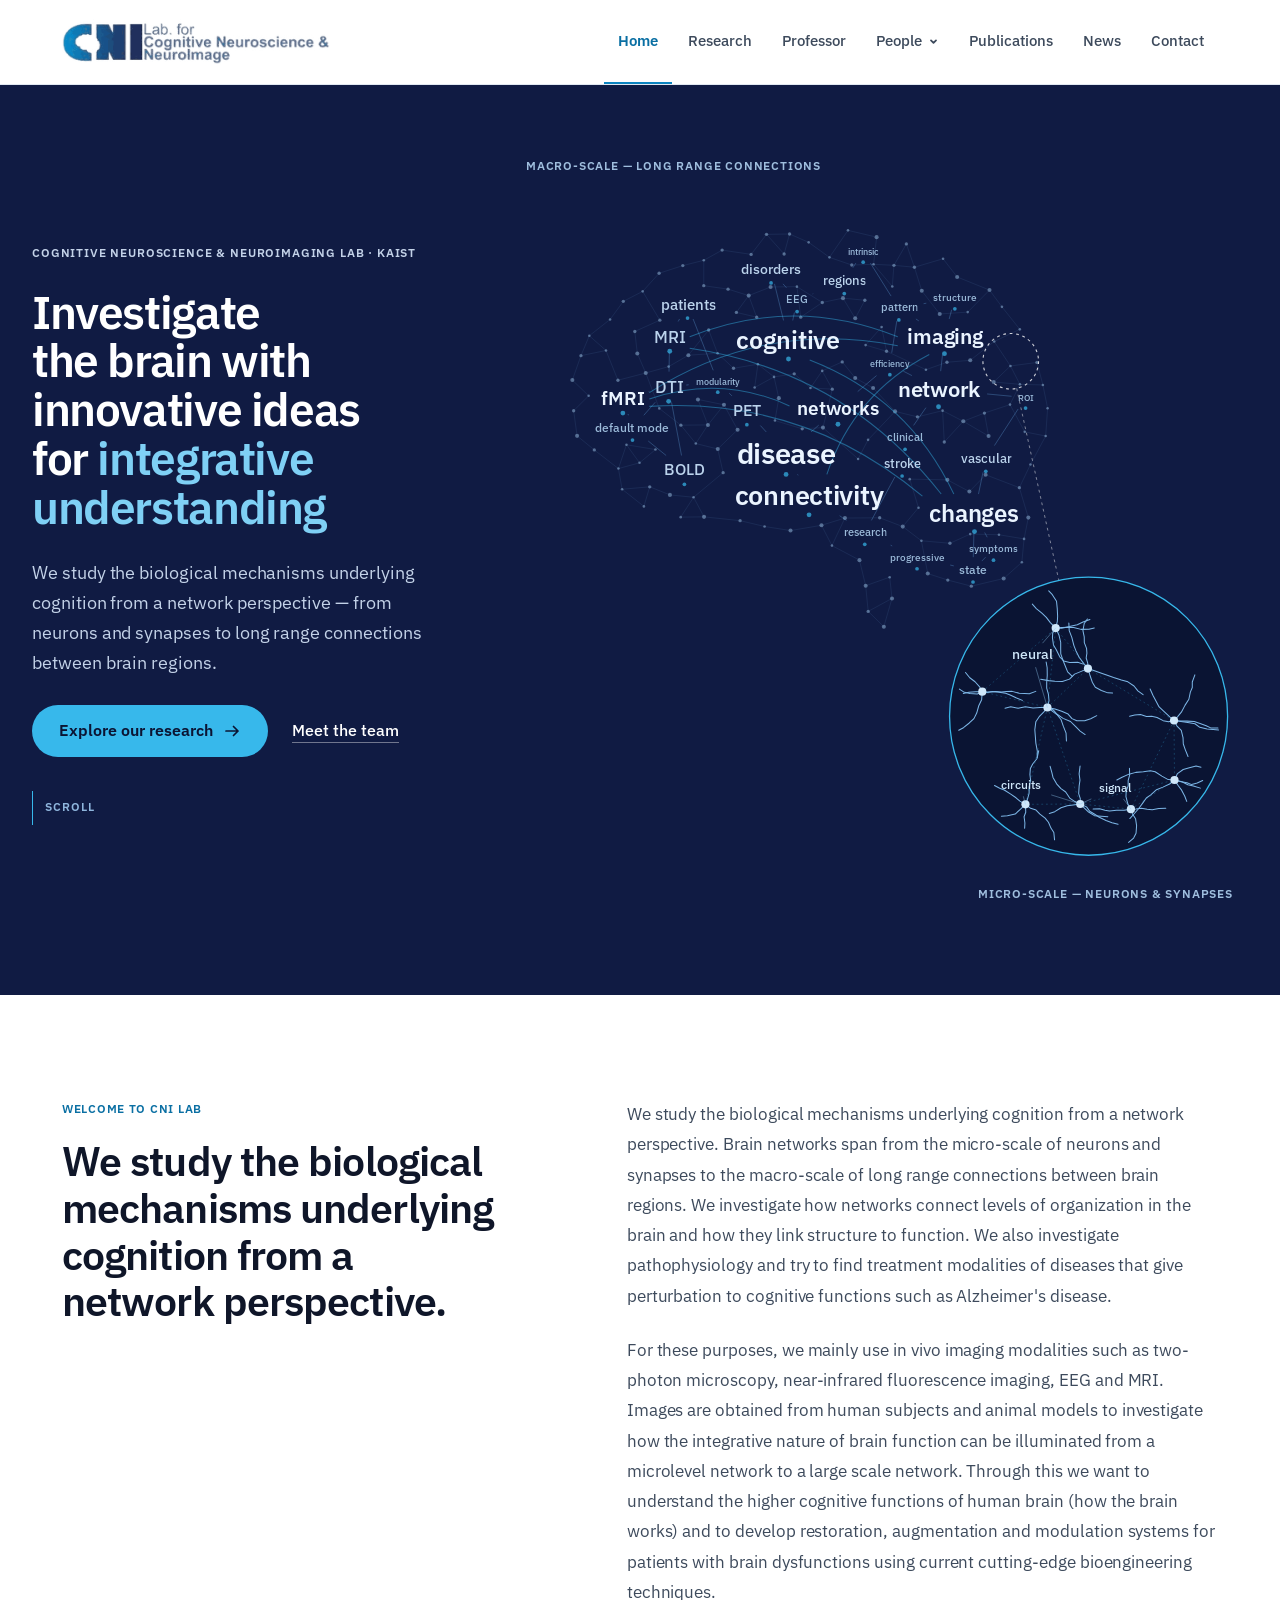
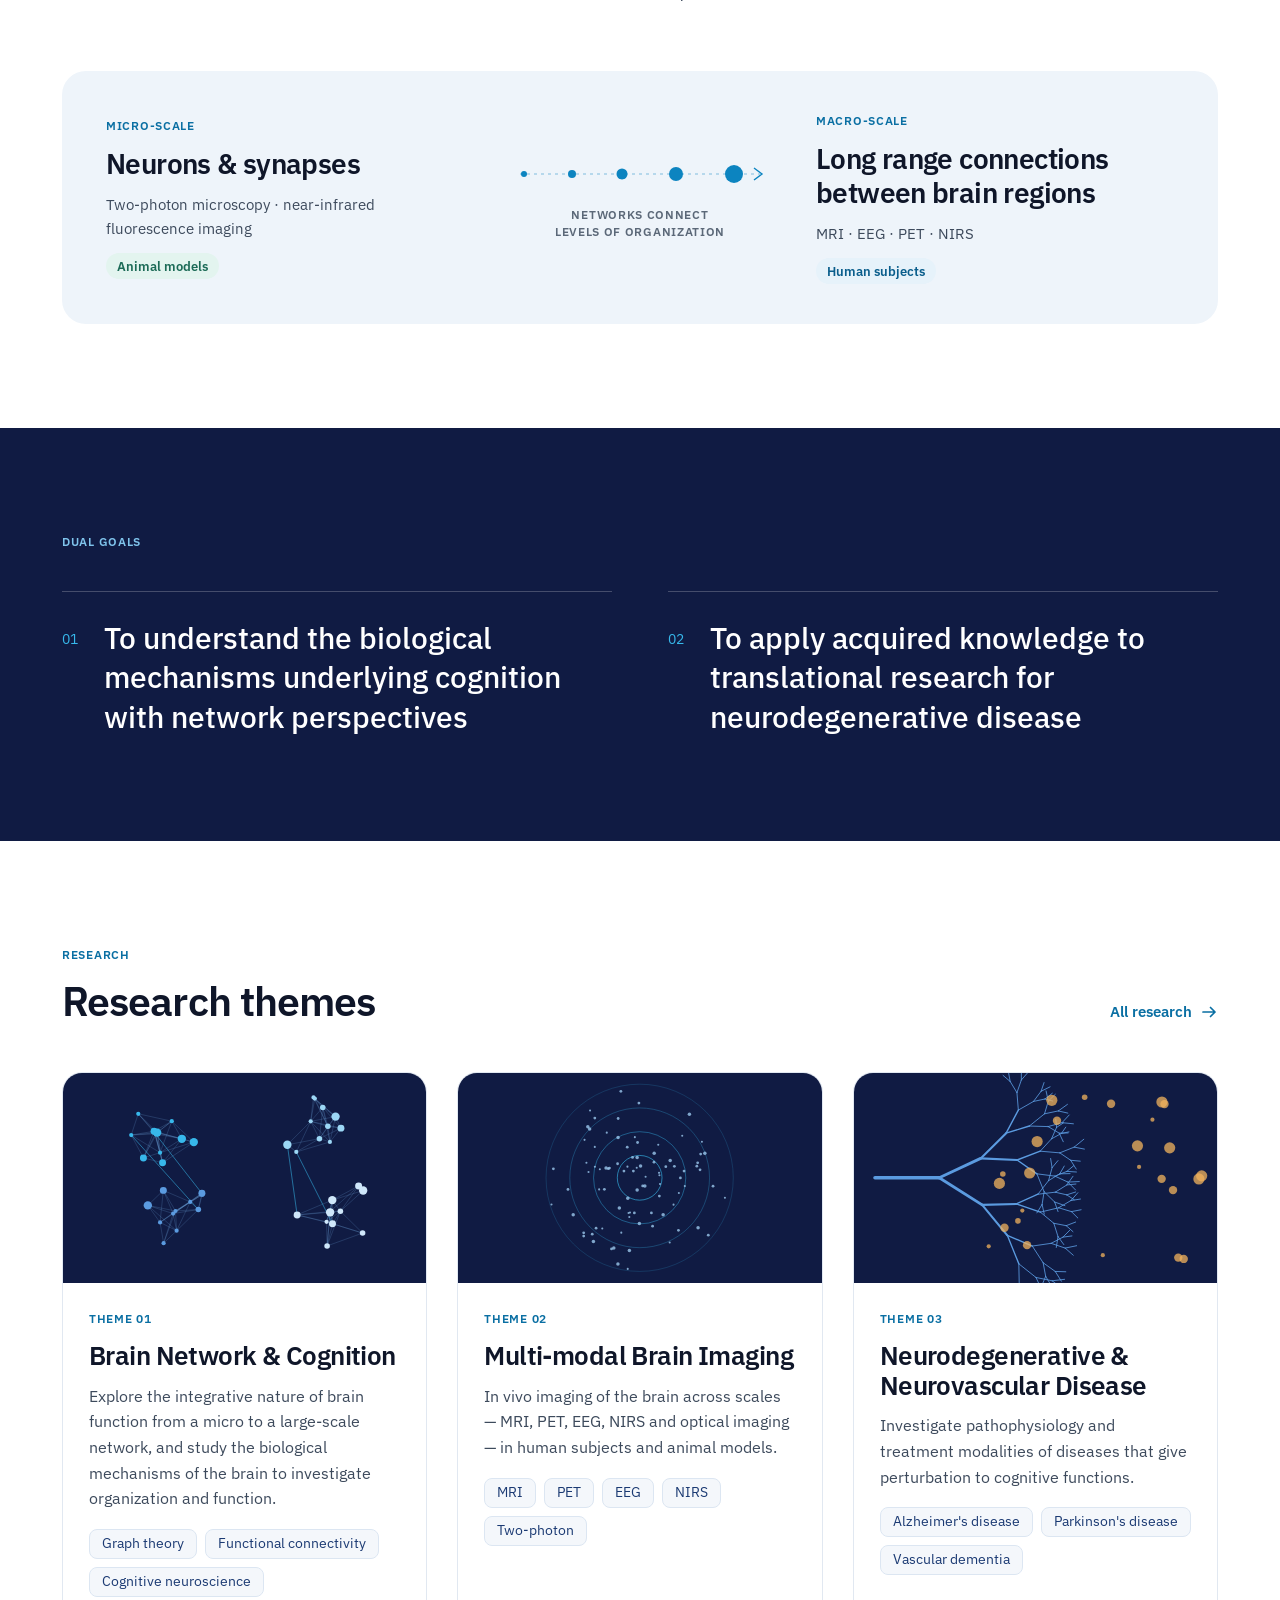
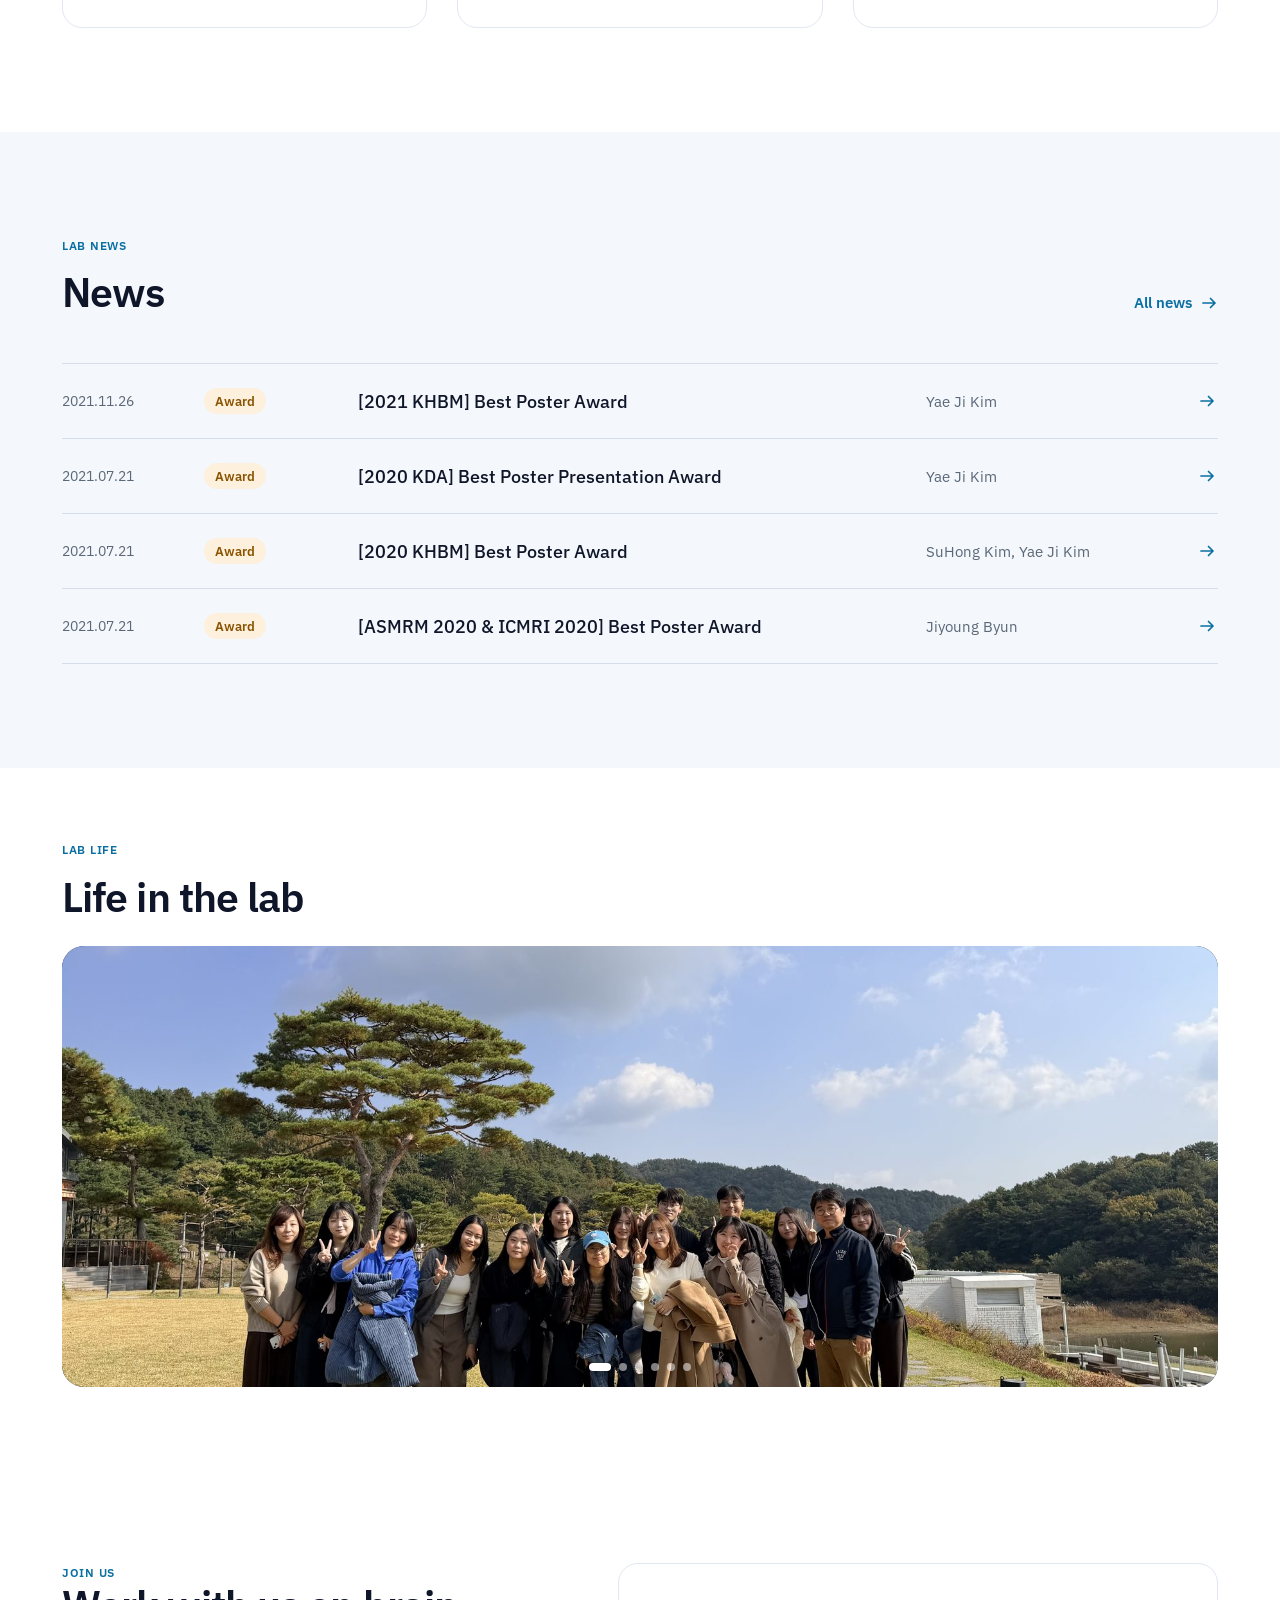
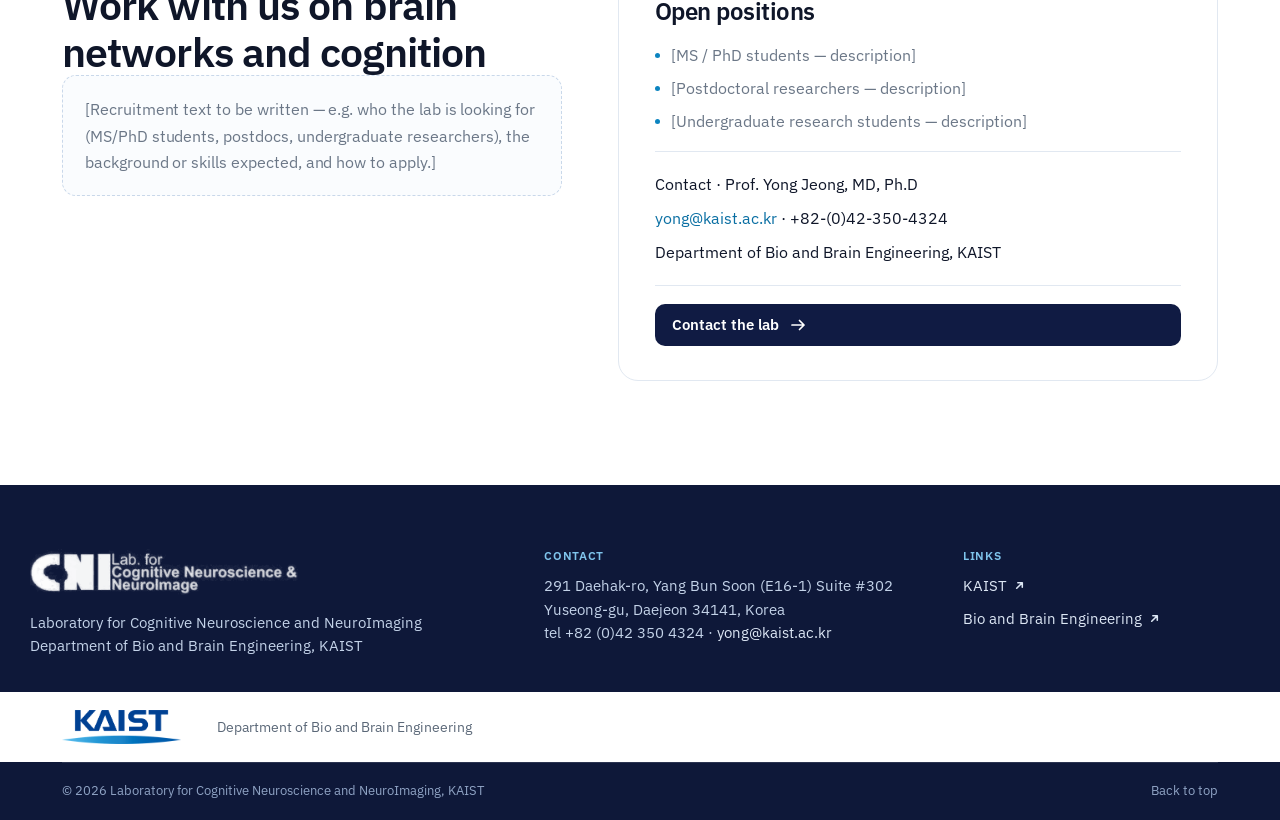
==== commit a4a809ee: "." ====
--- a/index.html
+++ b/index.html
@@ -5,7 +5,7 @@
 <meta name="viewport" content="width=device-width, initial-scale=1">
 <title>CNI Lab — Cognitive Neuroscience &amp; NeuroImaging, KAIST</title>
 <meta name="description" content="Laboratory for Cognitive Neuroscience and NeuroImaging, KAIST — brain networks, multi-modal imaging and neurodegenerative disease.">
-<link rel="preconnect" href="https://fonts.googleapis.com"><link rel="preconnect" href="https://fonts.gstatic.com" crossorigin><link href="https://fonts.googleapis.com/css2?family=IBM+Plex+Mono:wght@400;500&amp;family=IBM+Plex+Sans:ital,wght@0,400;0,500;0,600;1,400&amp;family=IBM+Plex+Sans+KR:wght@400;500;600&amp;family=Newsreader:ital,opsz,wght@0,6..72,400;0,6..72,500;0,6..72,600;0,6..72,700;1,6..72,400;1,6..72,600&amp;display=swap" rel="stylesheet">
+<link rel="preconnect" href="https://fonts.googleapis.com"><link rel="preconnect" href="https://fonts.gstatic.com" crossorigin><link href="https://fonts.googleapis.com/css2?family=IBM+Plex+Sans:wght@400;500;600;700&amp;family=IBM+Plex+Sans+KR:wght@400;500;600;700&amp;display=swap" rel="stylesheet">
 <link rel="icon" href="data:image/svg+xml,%3Csvg xmlns=%27http://www.w3.org/2000/svg%27 viewBox=%270 0 64 64%27%3E%3Crect width=%2764%27 height=%2764%27 rx=%2714%27 fill=%27%23101B43%27/%3E%3Cg stroke=%27%2337B8EB%27 stroke-width=%272.4%27%3E%3Cpath d=%27M18 22 32 34 46 20M18 22 24 44M32 34 24 44M32 34 46 44M46 20 46 44%27 fill=%27none%27/%3E%3C/g%3E%3Cg fill=%27%2337B8EB%27%3E%3Ccircle cx=%2718%27 cy=%2722%27 r=%274.4%27/%3E%3Ccircle cx=%2732%27 cy=%2734%27 r=%275%27/%3E%3Ccircle cx=%2746%27 cy=%2720%27 r=%274%27/%3E%3Ccircle cx=%2724%27 cy=%2744%27 r=%273.4%27/%3E%3Ccircle cx=%2746%27 cy=%2744%27 r=%273.8%27/%3E%3C/g%3E%3C/svg%3E">
 <link rel="stylesheet" href="assets/css/style.css">
 </head>
@@ -1024,6 +1024,17 @@
 </div>
 </section>
 
+<section class="section section--tight lablife">
+<div class="wrap">
+<div class="section-head"><div class="titles"><p class="eyebrow">Lab life</p><h2 class="h-lg">Life in the lab</h2></div></div>
+<div class="slideshow" data-slideshow>
+<div class="slides"><figure class="slide is-on"><img src="assets/img/lab/lab-06.jpg" alt="Lab life photo" loading="lazy"></figure><figure class="slide"><img src="assets/img/lab/lab-05.jpg" alt="Lab life photo" loading="lazy"></figure><figure class="slide"><img src="assets/img/lab/lab-04.jpg" alt="Lab life photo" loading="lazy"></figure><figure class="slide"><img src="assets/img/lab/lab-03.jpg" alt="Lab life photo" loading="lazy"></figure><figure class="slide"><img src="assets/img/lab/lab-02.jpg" alt="Lab life photo" loading="lazy"></figure><figure class="slide"><img src="assets/img/lab/lab-01.jpg" alt="Lab life photo" loading="lazy"></figure></div>
+<button type="button" class="sl-nav sl-prev" aria-label="Previous photo"><svg aria-hidden="true" viewBox="0 0 18 18"><path d="M11 3.5 5.5 9l5.5 5.5"/></svg></button>
+<button type="button" class="sl-nav sl-next" aria-label="Next photo"><svg aria-hidden="true" viewBox="0 0 18 18"><path d="M7 3.5 12.5 9 7 14.5"/></svg></button>
+<div class="sl-dots"><button type="button" class="is-on" aria-label="Photo 1"></button><button type="button" class="" aria-label="Photo 2"></button><button type="button" class="" aria-label="Photo 3"></button><button type="button" class="" aria-label="Photo 4"></button><button type="button" class="" aria-label="Photo 5"></button><button type="button" class="" aria-label="Photo 6"></button></div>
+</div>
+</div>
+</section>
 <section class="section">
 <div class="wrap">
 <div class="join">
@@ -1053,12 +1064,12 @@
 <footer class="site-footer">
 <div class="wrap footer-in">
 <div>
-<div class="foot-brand"><span class="wm">CNI</span><span class="sub">Cognitive Neuroscience<br>&amp; NeuroImaging Lab</span></div>
+<div class="foot-brand"><img src="assets/img/cni-logo-white.png" alt="CNI Lab — Laboratory for Cognitive Neuroscience and NeuroImaging" width="641" height="110"></div>
 <p>Laboratory for Cognitive Neuroscience and NeuroImaging<br>Department of Bio and Brain Engineering, KAIST</p>
 </div>
 <div>
 <h4>Contact</h4>
-<p>291 Daehak-ro, Yang Bun Soon (E16-1) Suit #302<br>Yuseong-gu, Daejeon 305-701, Korea<br>
+<p>291 Daehak-ro, Yang Bun Soon (E16-1) Suite #302<br>Yuseong-gu, Daejeon 34141, Korea<br>
 tel +82 (0)42 350 4324 · <a href="mailto:yong@kaist.ac.kr">yong@kaist.ac.kr</a></p>
 </div>
 <div>
--- a/assets/css/style.css
+++ b/assets/css/style.css
@@ -5,9 +5,9 @@
   --cerulean:#0C84C0; --sky:#37B8EB; --link:#0A6FA3; --link-dark:#07537A;
   --tint:#E6F2FA; --mist:#F4F7FB; --line:#E1E8F1; --line-strong:#C9D8EA;
   --ink:#0F1629; --body:#3D4A5C; --muted:#5B6878; --ph:#6B7787; --amber:#E9A23B;
-  --serif:'Newsreader',Georgia,'Times New Roman',serif;
+  --serif:'IBM Plex Sans','IBM Plex Sans KR',-apple-system,BlinkMacSystemFont,'Segoe UI',sans-serif;
   --sans:'IBM Plex Sans','IBM Plex Sans KR',-apple-system,BlinkMacSystemFont,'Segoe UI',sans-serif;
-  --mono:'IBM Plex Mono',ui-monospace,SFMono-Regular,Menlo,monospace;
+  --mono:'IBM Plex Sans','IBM Plex Sans KR',-apple-system,BlinkMacSystemFont,'Segoe UI',sans-serif;
   --wrap:1220px;
 }
 *,*::before,*::after{box-sizing:border-box}
@@ -56,7 +56,7 @@
 .hero-in{display:grid;grid-template-columns:minmax(0,1fr) 820px;align-items:center;gap:24px;min-height:660px;padding-block:72px 88px}
 .hero-copy{max-width:600px;display:flex;flex-direction:column;gap:26px}
 .hero h1{font-size:clamp(38px,4.4vw,64px);font-weight:600;color:#fff;line-height:1.06}
-.hero h1 em{font-style:italic;color:#7FD0F5;font-weight:600}
+.hero h1 em{font-style:normal;color:#7FD0F5;font-weight:600}
 .hero p{font-size:18px;line-height:1.68;color:#C3D2E8;max-width:520px}
 .hero-art{position:relative;justify-self:end;margin-right:-60px}
 .hero-art svg{width:820px;height:680px}
@@ -147,7 +147,7 @@
 .join{display:grid;grid-template-columns:5fr 6fr;gap:56px;align-items:start}
 .join-box{background:#fff;border:1px solid var(--line);border-radius:20px;padding:34px 36px;display:flex;
   flex-direction:column;gap:18px}
-.placeholder{color:var(--ph);font-style:italic}
+.placeholder{color:var(--ph)}
 .ph-block{border:1.5px dashed var(--line-strong);border-radius:14px;padding:20px 22px;background:#FAFCFE;
   font-size:15.5px;line-height:1.7}
 
@@ -157,7 +157,8 @@
 .pagehead .art svg{width:1440px;height:280px;position:absolute;right:0;top:-6px}
 .pagehead .wrap{position:relative;padding-top:66px;padding-bottom:60px}
 .pagehead h1{font-size:clamp(34px,4vw,58px);font-weight:600;color:#fff;margin:14px 0 14px}
-.pagehead p{max-width:740px;font-size:17.5px;line-height:1.65;color:#C3D2E8}
+.pagehead p:not(.eyebrow){max-width:760px;font-size:18px;line-height:1.6;color:#fff;
+  padding-left:18px;border-left:3px solid var(--sky)}
 
 /* people tabs */
 .tabs{border-bottom:1px solid var(--line);background:#fff}
@@ -229,9 +230,7 @@
 /* research page */
 .theme{padding:88px 0}
 .theme:nth-child(even){background:var(--mist)}
-.theme-grid{display:grid;grid-template-columns:6fr 5fr;gap:60px;align-items:start}
-.theme--flip .theme-grid{grid-template-columns:5fr 6fr}
-.theme--flip .theme-fig{order:-1}
+.theme-grid{display:block}
 .theme-fig{border-radius:24px;background:var(--navy);display:flex;align-items:center;justify-content:center;
   padding:24px;position:sticky;top:110px}
 .theme-fig svg{width:100%;height:auto;max-width:520px}
@@ -243,7 +242,7 @@
 .paper{display:grid;grid-template-columns:minmax(0,1fr) 18px;gap:14px;align-items:start;padding:12px 0;
   border-top:1px solid var(--line);color:var(--ink)}
 .paper .pt{font-size:15px;font-weight:500;line-height:1.5}
-.paper .pv{font-size:13.5px;font-style:italic;color:var(--muted)}
+.paper .pv{font-size:13.5px;color:var(--muted)}
 .paper svg{width:14px;height:14px;margin-top:4px;fill:none;stroke:var(--link);stroke-width:1.7;stroke-linecap:round;stroke-linejoin:round}
 .jump{display:flex;flex-direction:column;border-top:1px solid var(--line)}
 .jump a{display:grid;grid-template-columns:44px minmax(0,1fr) 18px;gap:12px;align-items:center;padding:16px 0;
@@ -496,3 +495,91 @@
 
 .brand img{height:46px;width:auto}
 @media (max-width:520px){.brand img{height:36px}}
+
+/* member photos and footer logo */
+.avatar{overflow:hidden}
+.avatar img{width:100%;height:100%;object-fit:cover;object-position:center 22%;display:block}
+.foot-brand img{height:46px;width:auto}
+@media (max-width:680px){.foot-brand img{height:40px}}
+
+/* ---------- typography pass: single family, no italics ---------- */
+h1,h2,h3,h4{letter-spacing:-.022em}
+h2.h-lg{font-weight:600}
+.hero h1{font-weight:600;letter-spacing:-.03em}
+.hero p,.lead,.body-text{letter-spacing:-.003em}
+
+/* small caps labels, set in the same sans at a calmer tracking */
+.eyebrow,.hero-label,.scroll-cue,.scale-mid .cap,.al-head,.pi-photo .cap,.meta-3 .k,
+.side-block .k,.cblock .k,.footer-in h4,.brand .brand-sub,.foot-brand .sub,.news-thumb{
+  font-weight:600;letter-spacing:.06em}
+.eyebrow{font-size:12px}
+.hero-label{font-size:11px;letter-spacing:.07em}
+.scroll-cue{letter-spacing:.09em}
+
+/* numbers and short codes: sans with tabular figures, no monospace */
+.news-row .date,.news-meta .date,.group-head .count,.al-row .dg,.tl-row .y,.jump a .n,
+.goal .n,.pub-year .c,.years a,.doi,.map .badge span{font-variant-numeric:tabular-nums;letter-spacing:0}
+.doi{letter-spacing:.02em;font-weight:600}
+
+/* italic-free emphasis for journal names */
+.pub .cite em,.paper .pv{font-style:normal}
+
+/* caption-sized labels inside the hero (beats the generic .hero p rule) */
+.hero .eyebrow{font-size:12px;letter-spacing:.07em;line-height:1.5}
+.hero .hero-label{font-size:11.5px;letter-spacing:.07em;color:#9FBEDE;font-weight:600}
+.hero .hero-label--micro{font-size:11.5px}
+
+/* contact map embed */
+.map--embed{aspect-ratio:66/52;background:#E9EFF6}
+.map--embed iframe{width:100%;height:100%;border:0;display:block}
+.map--embed .badge{pointer-events:none}
+@media (max-width:560px){.map--embed{aspect-ratio:4/3}}
+
+/* news card photos */
+.news-thumb.has-img{height:168px;overflow:hidden;display:grid;grid-auto-flow:column;grid-auto-columns:1fr;
+  grid-template-rows:100%;gap:3px;padding:10px;box-sizing:border-box}
+.news-thumb.has-img img{width:100%;height:100%;max-height:100%;object-fit:contain;display:block;min-width:0;min-height:0}
+.news-card[data-news-cat="Conference"] .news-thumb.has-img,
+.news-card[data-news-cat="Lab"] .news-thumb.has-img{padding:0;background:#E6EEF7}
+.news-card[data-news-cat="Conference"] .news-thumb.has-img img,
+.news-card[data-news-cat="Lab"] .news-thumb.has-img img{object-fit:cover}
+
+/* lab life slideshow */
+.lablife .section-head{margin-bottom:26px}
+.slideshow{position:relative;border-radius:22px;overflow:hidden;background:#0E1E3C;aspect-ratio:21/8}
+.slideshow .slides{position:absolute;inset:0}
+.slideshow .slide{position:absolute;inset:0;margin:0;opacity:0;transition:opacity .7s ease}
+.slideshow .slide.is-on{opacity:1}
+.slideshow .slide img{width:100%;height:100%;object-fit:cover;object-position:center 58%;display:block}
+.sl-nav{position:absolute;top:50%;transform:translateY(-50%);width:40px;height:40px;border:0;border-radius:50%;
+  background:rgba(255,255,255,.88);display:grid;place-items:center;cursor:pointer;opacity:0;transition:opacity .25s}
+.slideshow:hover .sl-nav,.sl-nav:focus-visible{opacity:1}
+.sl-nav svg{width:18px;height:18px;fill:none;stroke:#13284F;stroke-width:1.9;stroke-linecap:round;stroke-linejoin:round}
+.sl-prev{left:16px}.sl-next{right:16px}
+.sl-dots{position:absolute;left:0;right:0;bottom:16px;display:flex;justify-content:center;gap:8px}
+.sl-dots button{width:8px;height:8px;padding:0;border:0;border-radius:50%;background:rgba(255,255,255,.5);cursor:pointer}
+.sl-dots button.is-on{background:#fff;width:22px;border-radius:5px}
+@media (max-width:860px){.slideshow{aspect-ratio:16/9}.sl-nav{opacity:1;width:34px;height:34px}}
+
+/* research: selected figures */
+.theme-body{max-width:none}
+.rfigs{margin:28px 0 40px}
+.rfig-row{display:grid;grid-template-columns:repeat(3,minmax(0,1fr));gap:24px}
+.rfig{margin:0;display:flex;flex-direction:column;gap:10px}
+.rfig-img{aspect-ratio:3/2;border-radius:14px;border:1px solid var(--line);background:#fff;
+  display:flex;align-items:center;justify-content:center;overflow:hidden;padding:12px;box-sizing:border-box}
+.rfig-img img{max-width:100%;max-height:100%;width:auto;height:auto;object-fit:contain;display:block}
+.rfig figcaption{display:flex}
+.rfig .src{font-size:13px;line-height:1.5;color:var(--muted);text-decoration:none;
+  display:inline-flex;align-items:center;gap:5px}
+.rfig .src:hover{color:var(--accent);text-decoration:underline}
+.rfig .src svg{width:11px;height:11px;fill:none;stroke:currentColor;stroke-width:1.6;
+  stroke-linecap:round;stroke-linejoin:round;flex:none}
+.theme-body>.body-text{max-width:860px}
+.theme-body>.area{max-width:860px}
+@media (max-width:860px){.rfig-row{grid-template-columns:minmax(0,1fr);gap:26px}}
+
+/* page banner motifs */
+.pagehead .bedges circle.ring{stroke:#6FA8D8;stroke-width:1;fill:none;opacity:.30}
+.pagehead .bnodes circle.hubdot{fill:var(--sky);opacity:1}
+@media (max-width:700px){.pagehead p:not(.eyebrow){padding-left:14px;font-size:16.5px}}
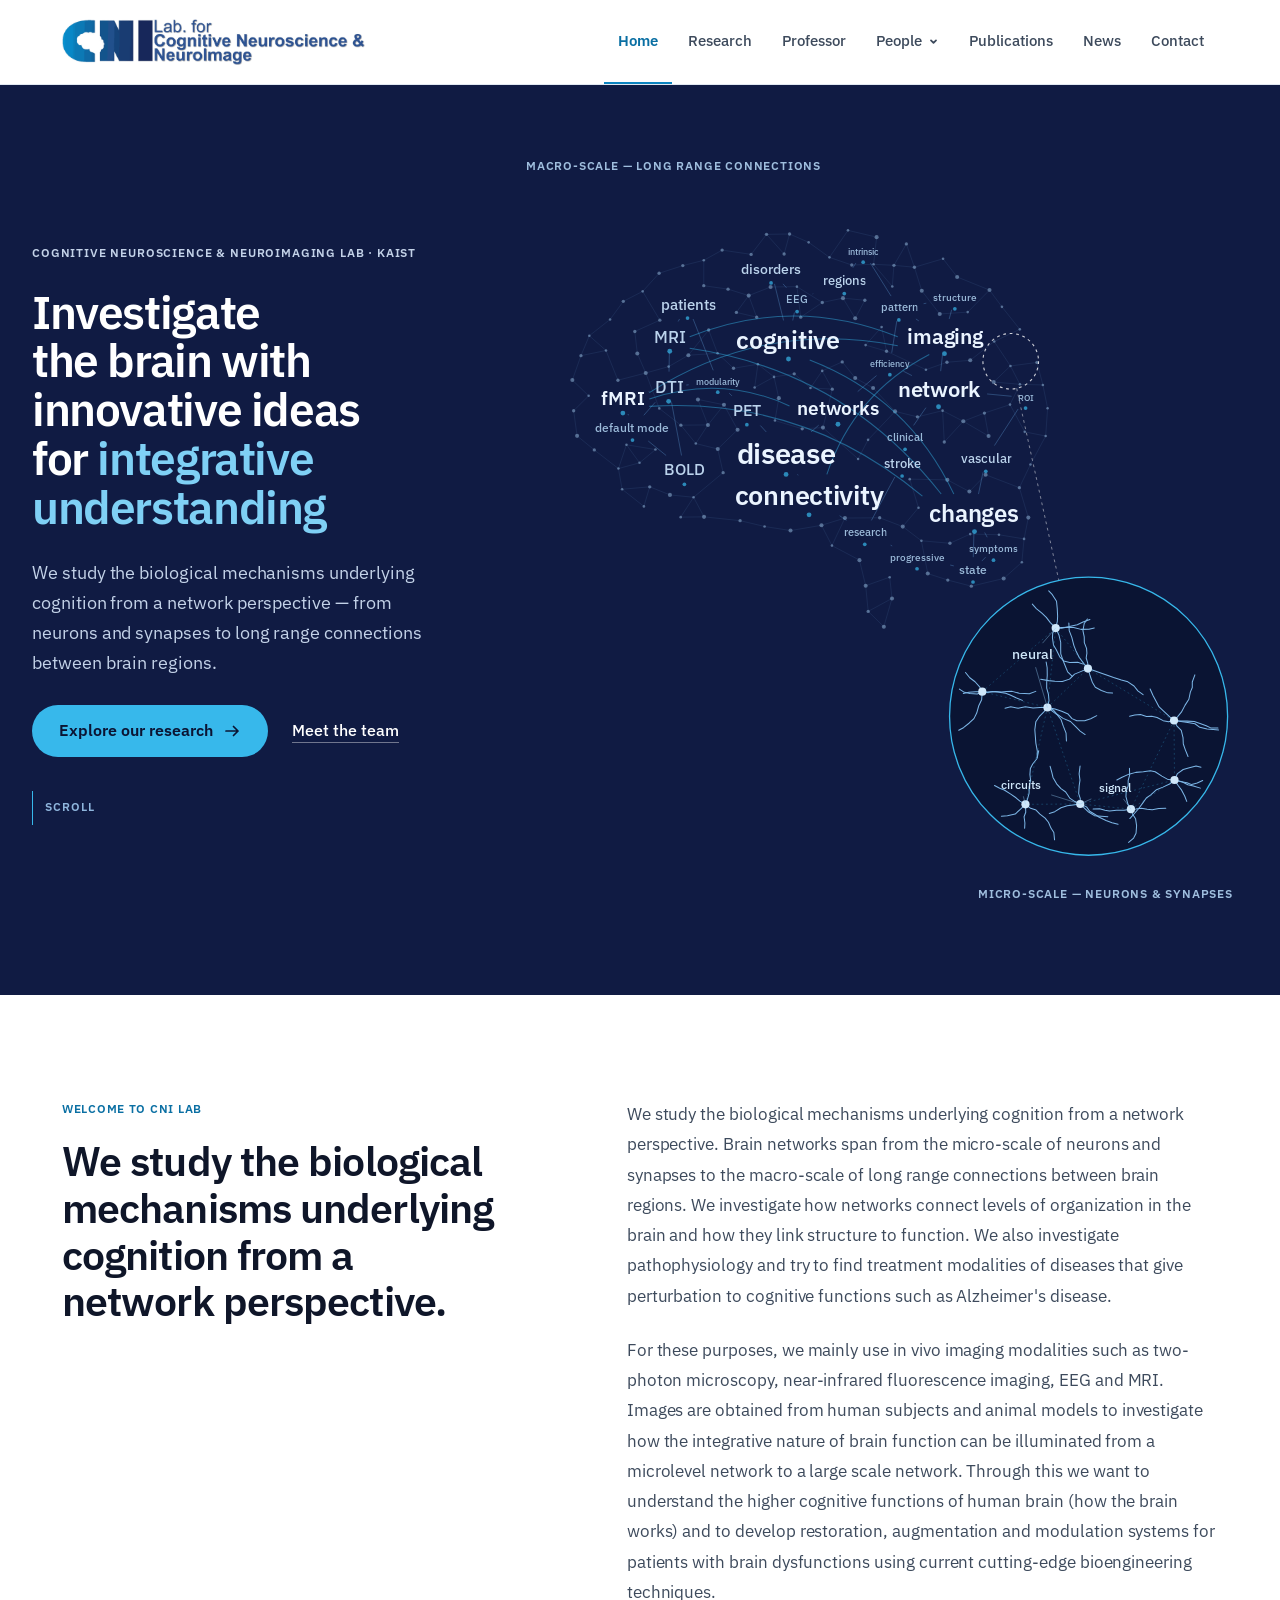
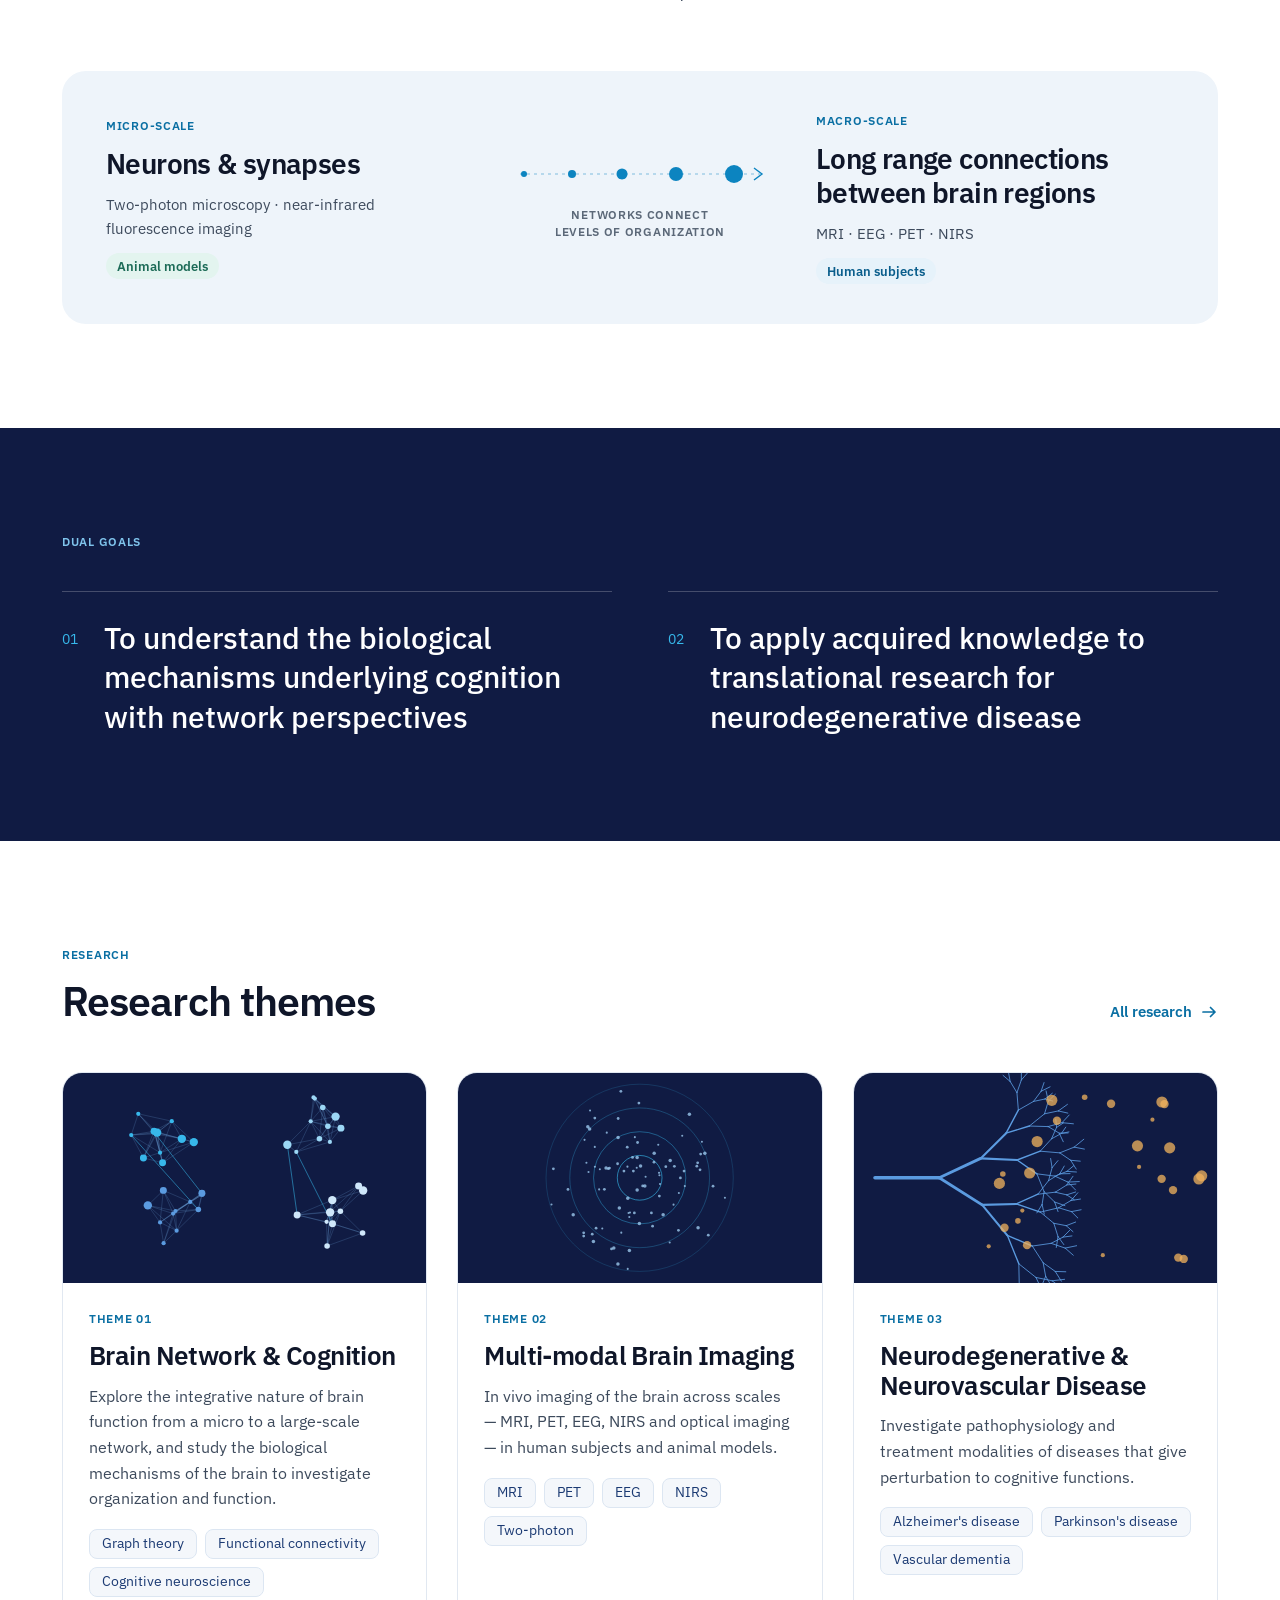
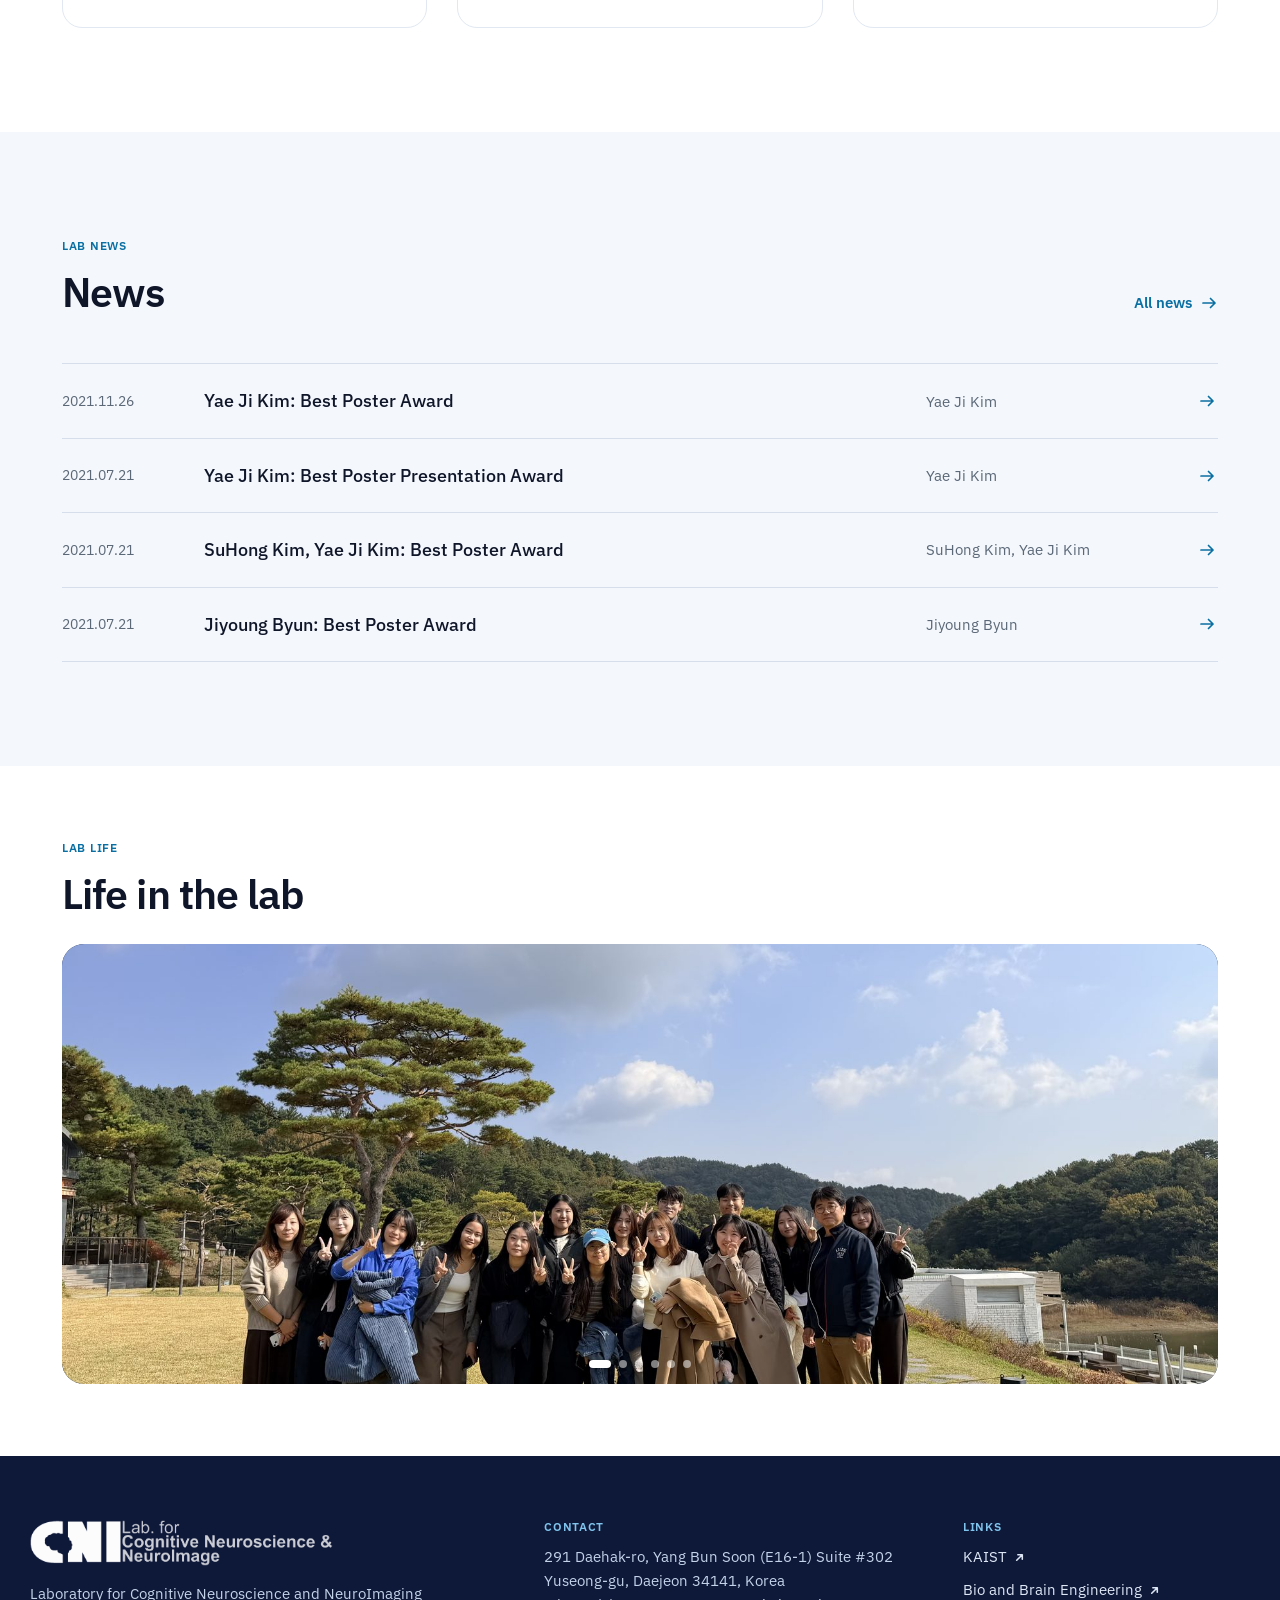
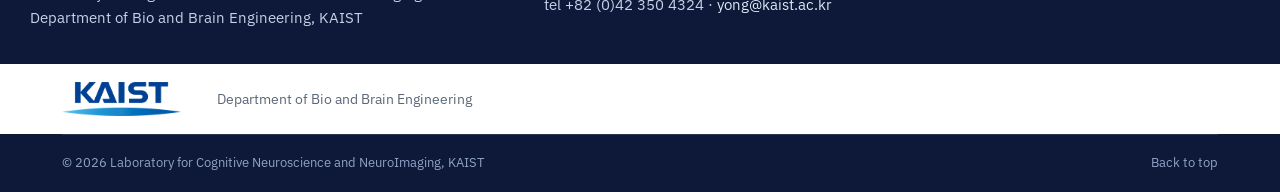
==== commit c7ef6f86: "." ====
--- a/index.html
+++ b/index.html
@@ -1009,17 +1009,17 @@
 <a class="link-arrow" href="news.html">All news<svg aria-hidden="true" viewBox="0 0 18 18"><path d="M3 9h12M10.5 4.5 15 9l-4.5 4.5"/></svg></a>
 </div>
 <div class="news-rows"><a class="news-row" href="news.html">
-<span class="date">2021.11.26</span><span class="chip chip--award">Award</span>
-<span class="t">[2021 KHBM] Best Poster Award</span><span class="who">Yae Ji Kim</span><svg aria-hidden="true" viewBox="0 0 18 18"><path d="M3 9h12M10.5 4.5 15 9l-4.5 4.5"/></svg>
+<span class="date">2021.11.26</span>
+<span class="t">Yae Ji Kim: Best Poster Award</span><span class="who">Yae Ji Kim</span><svg aria-hidden="true" viewBox="0 0 18 18"><path d="M3 9h12M10.5 4.5 15 9l-4.5 4.5"/></svg>
 </a><a class="news-row" href="news.html">
-<span class="date">2021.07.21</span><span class="chip chip--award">Award</span>
-<span class="t">[2020 KDA] Best Poster Presentation Award</span><span class="who">Yae Ji Kim</span><svg aria-hidden="true" viewBox="0 0 18 18"><path d="M3 9h12M10.5 4.5 15 9l-4.5 4.5"/></svg>
+<span class="date">2021.07.21</span>
+<span class="t">Yae Ji Kim: Best Poster Presentation Award</span><span class="who">Yae Ji Kim</span><svg aria-hidden="true" viewBox="0 0 18 18"><path d="M3 9h12M10.5 4.5 15 9l-4.5 4.5"/></svg>
 </a><a class="news-row" href="news.html">
-<span class="date">2021.07.21</span><span class="chip chip--award">Award</span>
-<span class="t">[2020 KHBM] Best Poster Award</span><span class="who">SuHong Kim, Yae Ji Kim</span><svg aria-hidden="true" viewBox="0 0 18 18"><path d="M3 9h12M10.5 4.5 15 9l-4.5 4.5"/></svg>
+<span class="date">2021.07.21</span>
+<span class="t">SuHong Kim, Yae Ji Kim: Best Poster Award</span><span class="who">SuHong Kim, Yae Ji Kim</span><svg aria-hidden="true" viewBox="0 0 18 18"><path d="M3 9h12M10.5 4.5 15 9l-4.5 4.5"/></svg>
 </a><a class="news-row" href="news.html">
-<span class="date">2021.07.21</span><span class="chip chip--award">Award</span>
-<span class="t">[ASMRM 2020 &amp; ICMRI 2020] Best Poster Award</span><span class="who">Jiyoung Byun</span><svg aria-hidden="true" viewBox="0 0 18 18"><path d="M3 9h12M10.5 4.5 15 9l-4.5 4.5"/></svg>
+<span class="date">2021.07.21</span>
+<span class="t">Jiyoung Byun: Best Poster Award</span><span class="who">Jiyoung Byun</span><svg aria-hidden="true" viewBox="0 0 18 18"><path d="M3 9h12M10.5 4.5 15 9l-4.5 4.5"/></svg>
 </a></div>
 </div>
 </section>
@@ -1035,31 +1035,7 @@
 </div>
 </div>
 </section>
-<section class="section">
-<div class="wrap">
-<div class="join">
-<div class="col-text">
-<p class="eyebrow">Join us</p>
-<h2 class="h-lg">Work with us on brain networks and cognition</h2>
-<p class="body-text ph-block placeholder">[Recruitment text to be written — e.g. who the lab is looking for (MS/PhD students, postdocs, undergraduate researchers), the background or skills expected, and how to apply.]</p>
-</div>
-<div class="join-box">
-<h3 class="h-sm">Open positions</h3>
-<ul class="dot-list">
-<li class="placeholder">[MS / PhD students — description]</li>
-<li class="placeholder">[Postdoctoral researchers — description]</li>
-<li class="placeholder">[Undergraduate research students — description]</li>
-</ul>
-<div class="rule">
-<span>Contact · Prof. Yong Jeong, MD, Ph.D</span>
-<span><a href="mailto:yong@kaist.ac.kr">yong@kaist.ac.kr</a> · +82-(0)42-350-4324</span>
-<span>Department of Bio and Brain Engineering, KAIST</span>
-</div>
-<a class="btn btn--dark btn--sm" href="contact.html">Contact the lab<svg aria-hidden="true" viewBox="0 0 18 18"><path d="M3 9h12M10.5 4.5 15 9l-4.5 4.5"/></svg></a>
-</div>
-</div>
-</div>
-</section>
+
 </main>
 <footer class="site-footer">
 <div class="wrap footer-in">
--- a/assets/css/style.css
+++ b/assets/css/style.css
@@ -135,7 +135,7 @@
 
 /* news rows */
 .news-rows{display:flex;flex-direction:column;border-top:1px solid #D5DEEA}
-.news-row{display:grid;grid-template-columns:120px 132px minmax(0,1fr) 250px 20px;align-items:center;gap:22px;
+.news-row{display:grid;grid-template-columns:120px minmax(0,1fr) 250px 20px;align-items:center;gap:22px;
   padding:24px 0;border-bottom:1px solid #D5DEEA;color:var(--ink)}
 .news-row:hover{background:rgba(255,255,255,.6)}
 .news-row .date{font-family:var(--mono);font-size:14px;color:var(--muted)}
@@ -539,10 +539,8 @@
 .news-thumb.has-img{height:168px;overflow:hidden;display:grid;grid-auto-flow:column;grid-auto-columns:1fr;
   grid-template-rows:100%;gap:3px;padding:10px;box-sizing:border-box}
 .news-thumb.has-img img{width:100%;height:100%;max-height:100%;object-fit:contain;display:block;min-width:0;min-height:0}
-.news-card[data-news-cat="Conference"] .news-thumb.has-img,
-.news-card[data-news-cat="Lab"] .news-thumb.has-img{padding:0;background:#E6EEF7}
-.news-card[data-news-cat="Conference"] .news-thumb.has-img img,
-.news-card[data-news-cat="Lab"] .news-thumb.has-img img{object-fit:cover}
+.news-thumb--photo.has-img{padding:0;background:#E6EEF7}
+.news-thumb--photo.has-img img{object-fit:contain}
 
 /* lab life slideshow */
 .lablife .section-head{margin-bottom:26px}
@@ -583,3 +581,31 @@
 .pagehead .bedges circle.ring{stroke:#6FA8D8;stroke-width:1;fill:none;opacity:.30}
 .pagehead .bnodes circle.hubdot{fill:var(--sky);opacity:1}
 @media (max-width:700px){.pagehead p:not(.eyebrow){padding-left:14px;font-size:16.5px}}
+
+/* professor photo */
+.pi-photo--img{padding:0;overflow:hidden;background:#E6EEF7}
+.pi-photo--img img{width:100%;height:100%;object-fit:cover;object-position:center 18%;display:block}
+
+/* alumni link column */
+.al-row .link-arrow{font-size:14px}
+.al-row .link-arrow svg{width:11px;height:11px}
+
+/* 이미지 드래그 저장 방지 */
+img{-webkit-user-drag:none;-khtml-user-drag:none;-moz-user-drag:none;user-drag:none}
+
+.news-card .ev{font-size:13.5px;color:var(--muted);line-height:1.5;margin-top:-4px}
+.news-card .ev + .who{font-size:13.5px}
+
+/* news cards: borderless, square corners, transparent background */
+.news-grid{gap:40px 30px}
+.news-card{background:transparent;border:0;border-radius:0;overflow:visible}
+.news-thumb{height:auto;aspect-ratio:3/2;border-radius:0;background:transparent;
+  border:1px solid var(--line)}
+.news-thumb.has-img{height:auto;aspect-ratio:3/2;border-radius:0;padding:14px;
+  background:transparent;border:1px solid var(--line)}
+.news-thumb--award{background:transparent}
+.news-thumb--photo.has-img{padding:14px;background:transparent}
+.news-card .bd{padding:16px 0 0;gap:9px}
+.news-card h3{font-size:18.5px;line-height:1.38}
+.news-card .news-meta{margin-bottom:2px}
+@media (max-width:700px){.news-grid{gap:34px 22px}}
